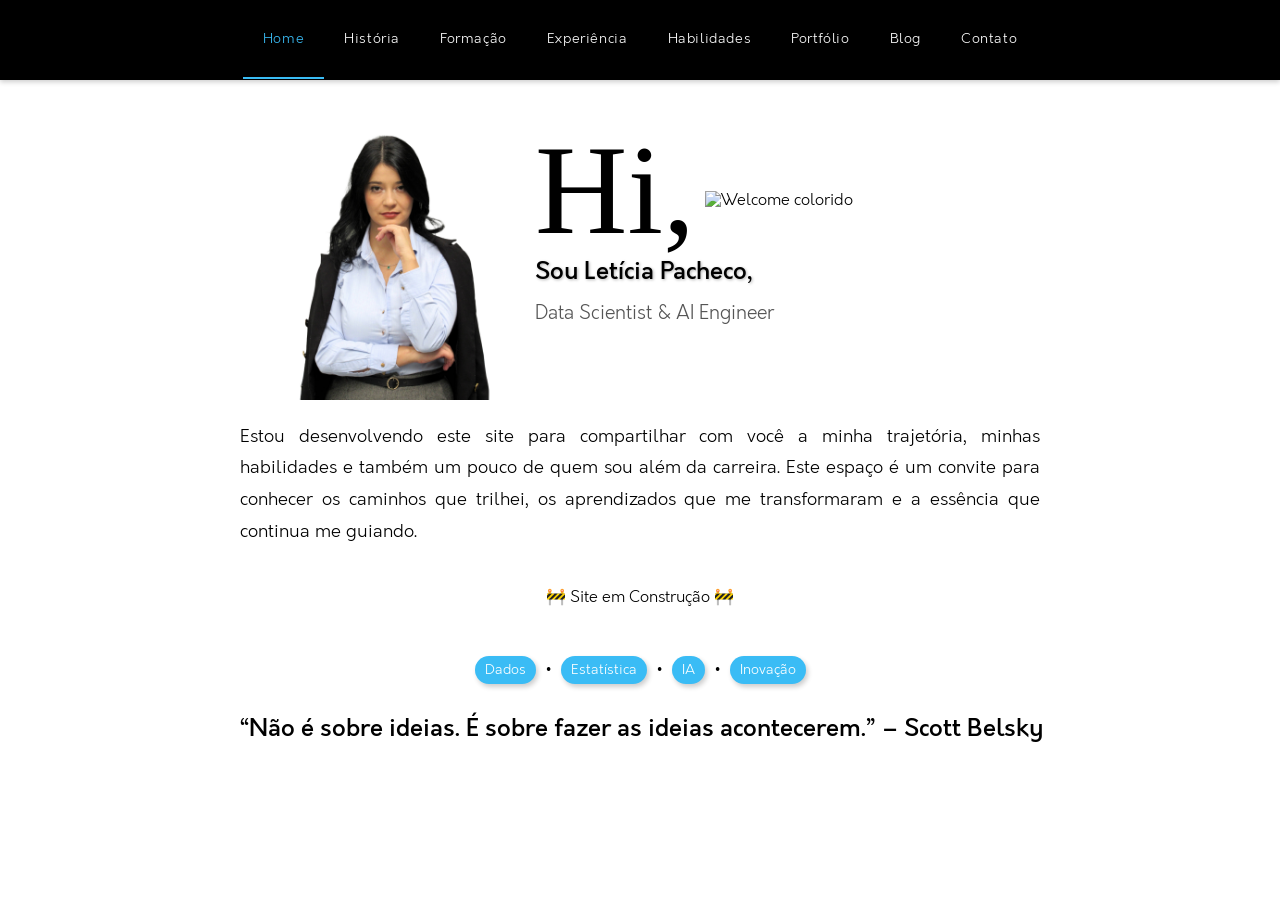
==== index.html @ 3ecb457d "Update index.html" ====
<!-- [base64]
        ESTRUTURAÇÃO DO SITE
[base64] -->

<!DOCTYPE html>
<html lang="pt-BR">

<head>
        
    <meta charset="UTF-8">
    <meta name="viewport" content="width=device-width, initial-scale=1.0">
    <title>Letícia Pacheco - lpdata.ai</title>
    <link rel="stylesheet" href="css/styles.css">
    <link rel="stylesheet" href="https://cdnjs.cloudflare.com/ajax/libs/font-awesome/6.0.0-beta3/css/all.min.css">
          
        <!-- Google tag (gtag.js) -->
    <script async src="https://www.googletagmanager.com/gtag/js?id=G-R2FP5EM13W"></script>
    <script>
          window.dataLayer = window.dataLayer || [];
          function gtag(){dataLayer.push(arguments);}
          gtag('js', new Date());
        
          gtag('config', 'G-R2FP5EM13W');
    </script>
        
</head>
    
<!-- [base64]
        ESTRUTURAÇÃO DAS ABAS
[base64] -->
    
<body>
    <main class="main-content-area">
        
        <header class="tab-nav">
            <nav>
                <ul role="tablist">
                    <li><a href="#inicio" role="tab" class="active-tab" data-tab="inicio">Home</a></li>
                    <li><a href="#historia" role="tab" data-tab="historia">História</a></li>
                    <li><a href="#formacao" role="tab" data-tab="formacao">Formação</a></li>
                    <li><a href="#trajetoria" role="tab" data-tab="trajetoria">Experiência</a></li>
                    <li><a href="#tech-stack" role="tab" data-tab="tech-stack">Habilidades</a></li>
                    <li><a href="#portfolio" role="tab" data-tab="portfolio">Portfólio</a></li>
                    <li><a href="#insights" role="tab" data-tab="insights">Blog</a></li>
                    <li><a href="#contato" role="tab" data-tab="contato">Contato</a></li>
                </ul>
            </nav>
        </header>

<!-- [base64]
        SEÇÃO HOME
[base64] -->
        
<section id="inicio" role="tabpanel" class="content-section active-content">
    <div class="section-inner">
        
        <div class="home-hero-layout">
            
            <div class="hero-left-col">
                <img src="images/homesemfundo.jpeg" alt="Letícia Pacheco" class="my-profile-pic">
            </div>

            <div class="hero-right-col">
                <div class="hero-main-greeting">
                    <h2 class="hero-title">Hi,</h2>
                    <img src="images/welcome.gif" alt="Welcome colorido" class="welcome-gif">
                </div>

                <p class="hero-subtitle">
                    Sou Letícia Pacheco,
                </p>
                <p class="hero-role">
                    Data Scientist & AI Engineer
                </p>
            </div>

        </div> 
            <p class="hero-description">
            Estou desenvolvendo este site para compartilhar com você a minha trajetória, minhas habilidades e também um pouco de quem sou além da carreira. 
            Este espaço é um convite para conhecer os caminhos que trilhei, os aprendizados que me transformaram e a essência que continua me guiando.
            </p>

            <P>🚧 Site em Construção 🚧</P>
        
        <div class="highlights">
            <span>Dados</span> • <span>Estatística</span> • <span>IA</span> • <span>Inovação</span>
            <h3 id="frase-do-dia">Carregando frase...</h3>
        </div>

    </div>
</section>
        
<!-- [base64]
        SEÇÃO HISTÓRIA
[base64] -->
        
        <section id="historia" role="tabpanel" class="content-section">
            <div class="section-inner">
                <div class="title-box">
                    <h2>História & Propósito</h2>                    
                </div>
                <div class="content-box">
                    <p>Nasci em uma realidade desafiadora, filha de mãe solteira que trabalhou a vida toda como operadora de caixa. Foi com ela que aprendi, desde cedo, o valor do esforço, da perseverança e da dignidade em cada conquista, por menor que fosse. Não havia atalhos, mas sempre havia coragem e determinação. Cresci entendendo que o caminho não seria fácil, mas que o conhecimento poderia ser a chave para abrir portas que antes pareciam inalcançáveis.</p>
                    <p>Minha primeira grande escolha foi a Engenharia Civil. Eu queria compreender as estruturas e construir o sonho das pessoas. Foram anos de muito esforço, de aprendizado intenso e de superação de limites que eu mesma não imaginava que existiriam e que eu conseguiria ultrapassar. Naquele período, descobri que a disciplina e a resiliência são tão importantes quanto o conhecimento técnico.</p>
                    <img src="images/historia1.jpg" alt="Desfile 7 de Setembro - 1999" class="image-floated img-float-left" id="foto-infancia">
                    <p>Mas a vida é feita de ciclos, e eu compreendi que aquela etapa, por mais significativa que fosse, não era meu ponto final. Dentro de mim crescia o desejo de explorar algo maior, algo que fosse além de cálculos e projetos físicos. Eu queria compreender o invisível, aquilo que não se vê a olho nu, mas que tem o poder de mover sociedades inteiras: os dados.</p>
                    <p>Foi assim que decidi recomeçar. Fiz a transição de carreira e depois de um tempo iniciei uma nova graduação em Estatística e Ciência de Dados, escolhendo trilhar um caminho ainda mais desafiador. Não foi uma decisão simple, exige humildade reconhecer que é hora de começar do zero, quando tantos já esperam que você se acomode ao que conquistou depois de tantos anos. Mas eu sabia que esse era o passo necessário para alinhar minha vida ao meu verdadeiro propósito.</p>
                    <p>Hoje, ao olhar para trás, vejo que minha história não é apenas sobre carreiras ou diplomas, mas sobre coragem. A coragem de assumir riscos, de acreditar na intuição e de não permitir que a voz dos outros abafasse a minha. Decidi diariamente investir em mim e me comprometer com o futuro que quero construir. Cada queda se transformou em aprendizado, cada dificuldade em combustível, cada escolha em uma nova chance de evolução.</p>
                    <p>Meu propósito é transformar dados e inteligência artificial em instrumentos de evolução contínua. Acredito que a tecnologia só faz sentido quando serve às pessoas, quando abre portas e gera impacto humano real. Quero que cada análise seja mais do que um número, que cada algoritmo seja mais do que uma equação: que sejam ferramentas capazes de mudar destinos.</p>
                    <img src="images/IMG_1171.JPG" alt="Oradora dos Formandos - 2020" class="image-floated img-float-right" id="foto-formatura">
                    <p>Minha visão de futuro é clara: viver em um mundo em que a ciência e a inovação estejam a serviço de algo maior, ajudando a construir sociedades mais justas, humanas e sustentáveis. Acredito que a IA não deve ser um privilégio de poucos, mas uma aliada da coletividade, capaz de reduzir desigualdades e criar novas possibilidades para todos.</p>
                    <p>Essa é a minha jornada até aqui: filha de uma mulher forte, formada pela disciplina da engenharia e guiada pela curiosidade infinita e o desejo de aprender todos os dias. Minha história é sobre não aceitar limites impostos, sobre acreditar que sempre é tempo de recomeçar e sobre sonhar com um futuro em que a tecnologia e o ser humano caminham lado a lado. E se há algo que desejo deixar registrado é: faça o que pode, com o que tem, onde estiver e NUNCA desista.</p>
                </div>     
            </div>
        </section>

<!-- [base64]
        SEÇÃO FORMAÇÃO
[base64] -->
        
        <section id="formacao" role="tabpanel" class="content-section">
            <div class="section-inner">
                <div class="job-history">
                    <h3 class="section-title">Linha do Tempo Acadêmica</h3>
                        <div class="timeline-container">
                            
                            <article class="expandable-item">
                                <div class="summary">
                                    <div class="logo-container">
                                        <img src="images/logoufpr.png" alt="Logo da UFPR">
                                    </div>
                                    <div class="info-container">
                                        <div>
                                            <h4>Bacharelado em Estatística e Ciência de Dados</h4>
                                            <p class="periodo">Universidade Federal do Paraná (UFPR) · 2025 – 2029 (previsão)</p>
                                            <P><strong>Status: </strong>em andamento</P>
                                        </div>
                                        <button class="expand-btn">+ Saiba mais</button>
                                    </div>
                                </div>
                                <div class="details">
                                    <div class="expanded-content">
                                        <h4>📚 Disciplinas de Destaque</h4>
                                        <ul>
                                            <li>Modelos de Regressão Linear</li>
                                            <li>Estatística Multivariada</li>
                                            <li>Séries Temporais e Modelos Dinâmicos</li>
                                            <li>Inferência Estatística</li>
                                            <li>Teoria da Probabilidade</li>
                                            <li>Visualização de Dados</li>
                                        </ul>
                                        <h4>🔬 Iniciação Científica e Pesquisas</h4> 
                                        <ul>
                                                <li class="text-justify">Modelo preditivo de evasão estudantil: Modelagem do risco de evasão com base em padrões de desempenho e engajamento estudantil.
                                                Resultados orientam políticas institucionais de permanência e apoio educacional.</li>
                                                <li class="text-justify">Modelo financeiro da inflação nos alimentos x pobreza mundial: Análise multirregional do impacto da inflação de alimentos sobre a pobreza.
                                                Modelos de regressão e séries temporais projetam tendências econômicas e desigualdades emergentes.</li>
                                                <li class="text-justify">Modelo preditivo de áreas de risco na Amazônia: Desenvolvimento de modelo estatístico e de machine learning para estimar o avanço do desmatamento ilegal.
                                                Integra dados ambientais, socioeconômicos e climáticos para prever zonas críticas de vulnerabilidade.</li>                                            
                                        </ul>
                                        <h4>🌍 Extensão Universitária</h4>
                                        <ul>
                                            <li>Liga Acadêmica - Liga de Data Science (LDS) 03/2025-atual</li>
                                            <li>Projeto Fórmula 03/2025-10/2025</li>
                                        </ul>
                                    </div>
                                </div>
                            </article>
                            <article class="expandable-item">
                                <div class="summary">
                                    <div class="logo-container">
                                        <img src="images/logoufpr.png" alt="Logo da UFPR">
                                    </div>
                                    <div class="info-container">
                                        <div>
                                            <h4>Machine Learning - Disciplina Isolada no Mestrado em Ciência de Dados</h4>
                                            <p class="periodo">Universidade Federal do Paraná (UFPR) · 2025 – 2025</p>
                                            <P><strong>Status: </strong>concluído</P>
                                            <p><i>Candidata ao ingresso no mestrado em 2026</i></p>
                                        </div>
                                        <button class="expand-btn">+ Saiba mais</button>
                                    </div>
                                </div>
                                <div class="details">
                                    <div class="expanded-content">
                                        <h4>🔬 Produção Ciêntifica em Desenvolvimento na Disciplina</h4>
                                        <p>Impacto da Inflação de Alimentos na Pobreza Global</p>
                                        <p class="text-justify">O estudo que investiga como a inflação de alimentos influencia o aumento da pobreza mundial nos últimos dez anos, utilizando dados do Banco Mundial.
                                                Serão aplicadas técnicas de aprendizado supervisionado, como Regressão Linear Múltipla, Regressão Logística, Árvore de Decisão e Random Forest,
                                                com validação cruzada e métricas de desempenho (R², RMSE, AUC e F1-score). O modelo permitirá estimar o impacto direto da inflação
                                                sobre a pobreza e prever a tendência global para o próximo ano, destacando países e regiões mais vulneráveis a choques de preços.</p>
                                    </div>
                                </div>
                            </article>
                            <article class="expandable-item">
                                <div class="summary">
                                    <div class="logo-container">
                                        <img src="images/logoharvard.png" alt="Logo da UFPR">
                                    </div>
                                    <div class="info-container">
                                        <div>
                                            <h4>Harvard Aspire Leaders Program</h4>
                                            <p class="periodo">Aspire Institute · 2025-2025</p>
                                            <P><strong>Status: </strong>concluído</P>
                                        </div>
                                        <button class="expand-btn">+ Saiba mais</button>
                                    </div>
                                </div>
                                <div class="details">
                                    <div class="expanded-content">
                                        <h4>🎓 Sobre o Programa</h4>
                                        <p class="text-justify">O programa é uma iniciativa global criada por ex-alunos de Harvard que reúne jovens de diferentes países com o propósito de desenvolver
                                                lideranças conscientes e inclusivas. Durante o programa, vivi uma imersão transformadora em autoconhecimento, inteligência emocional, comunicação
                                                e pensamento crítico, além de desenvolver habilidades de liderança colaborativa e networking internacional. As mentorias e os desafios propostos
                                                me ajudaram a compreender meu papel como agente de impacto social e a aprimorar minha capacidade de analisar problemas complexos,
                                                tomar decisões éticas e liderar com empatia. Também aprofundei meu inglês e ampliei minha visão sobre diversidade, equidade e propósito profissional.
                                                O Aspire me mostrou que liderança não é apenas sobre resultados, mas sobre inspirar, ouvir e transformar realidades por meio do conhecimento e da ação.</p>
                                    </div>
                                </div>
                            </article>
                            <article class="expandable-item">
                                <div class="summary">
                                    <div class="logo-container">
                                        <img src="images/logoipog.jpeg" alt="Logo da UFPR">
                                    </div>
                                    <div class="info-container">
                                        <div>
                                            <h4>MBA em Projeto, Desempenho e Construção de Estruturas e Fundações</h4>
                                            <p class="periodo">IPOG · 2021 – 2022</p>
                                            <P><strong>Status: </strong>concluído</P>
                                        </div>
                                        <button class="expand-btn">+ Saiba mais</button>
                                    </div>
                                </div>
                                <div class="details">
                                    <div class="expanded-content">
                                        <h4>🎓 Sobre o Programa</h4>
                                        <p class="text-justify">O MBA formou uma base sólida em análise estrutural,
                                                dimensionamento e modelagem computacional, com foco em desempenho técnico, eficiência e automação de processos construtivos.
                                                O curso integrou software de cálculo, compatibilização de projetos e controle tecnológico, fortalecendo a
                                                capacidade de análise, simulação e tomada de decisão baseada em dados técnicos.</p>  
                                    </div>
                                </div>
                            </article>
                            <article class="expandable-item">
                                <div class="summary">
                                    <div class="logo-container">
                                        <img src="images/logounesc.png" alt="Logo da UFPR">
                                    </div>
                                    <div class="info-container">
                                        <div>
                                            <h4>Bacharelado em Engenharia Civil</h4>
                                            <p class="periodo">Universidade do Extremo Sul Catarinense (UNESC) · 2014 – 2020</p>
                                            <P><strong>Status: </strong>concluído</P>
                                        </div>
                                        <button class="expand-btn">+ Saiba mais</button>
                                    </div>
                                </div>
                                <div class="details">
                                    <div class="expanded-content">
                                            
                                        <h4>📚 Disciplinas de Destaque</h4>
                                        <ul>
                                            <li>Empreendendorismo</li>
                                            <li>Matemática Financeira</li>
                                            <li>Pontes</li>
                                            <li>Planejamento e Controle de Obras</li>
                                        </ul>
                                            
                                <!--======================================================================================================
                                                                           PRODUÇÃO ACADÊMICA
                                ======================================================================================================== -->
                                            
                                        <h4>📝 Produção Acadêmica</h4>
                                        <ul>
                                 <!-- Produção 01  -->
                                                 <li class="text-justify">ROCHA, L. P. R.; WANDERLIND, A.; VITO, M.. Análise da Resistência em Dobras de Chapas de Aço Acima dos Limites da NBR14762:2010.
                                                        TCC - Trabalho de Conclusão de Curso. , 2020</li>                                               
                                 <!-- Produção 02  -->                                                
                                                <li class="text-justify"> SANGALETTI, J. L.; ROCHA, L. P. R.; CAUDURO, F.; MULLER, C. R.. Estudo comparativo de propriedades físicas e mecânicas
                                                        de amostras de solo coletadas em Criciúma/SC e Içara/SC. Revista Técnico-Científica de Engenharia Civil UNESC. v.1, p.34, 2019.</li>
                                 <!-- Produção 03  -->
                                                <li class="text-justify">MULLER, C. R.; KOPPE, J. C.; CAUDURO, F.; ROCHA, L. P. R.. Aspectos Relacionados à Segurança de Barragens de Rejeitos de Mineração: Uma Revisão Conceitual.
                                                        XIX Congresso Brasileiro de Mecânica dos Solos e Engenharia Geotécnica - COBRAMSEG 2018. , 2018</li>



                                                
                                        </ul>
                                            
                                        <h4>🔬 Iniciação Científica e Pesquisas</h4>
                                        <ul>
                                                <li class="text-justify">Bolsista de Iniciação Cientifica PIBIC - Nov. de 2015 a Jul. de 2016 – Planejamento e Gestão Territorial (Análise de Precipitação Pluvial)</li>
                                                <li class="text-justify"> Bolsista de Iniciação Cientifica PIC 170 - Mar de 2018 a Jul. 2019 – Estudo de Rupturas de Barragens de Rejeito de Mineração</li>
                                        </ul>
                                        <h4>🌍 Extensão Universitária</h4>
                                        <ul>
                                                <li>Bolsista do Programa de Extensão - Jun. 2018 a Jul. 2020 – Popularização Científica e Tecnológica</li>
                                                <li class="text-justify">Monitora das disciplinas de: Álgebra Linear, Fundamentos Matemáticos, Física I e II, Cálculo I e II, Cálculo Numérico,
                                                    Mecânica Geral I, Resistência dos Materiais I e II, Concreto Armado II e Estruturas Metálicas</li>
                                                <li>Liga Acadêmica de Empreendendorismo - LET's 2014 - 2015</li>
                                        </ul>
                                        <h4>🤝 Atividades Acadêmicas</h4>
                                        <ul>
                                                <li>Secretária do Centro Acadêmico de Engenharia Civil</li>
                                                <li>Secretária e Vice-Presidente do Diretório Central dos Estudantes</li>
                                                <li>Representante dos cursos de Ciências, Engenharias e Tecnologia na câmara de administração e finanças</li>
                                                <li>Representante do Curso de Engenharia Civil UNESC no CREA JR SC</li>
                                                <li>Fundadora e Secretária do SENGE Jovem SC</li>
                                        </ul> 
                                        <h4>🏆 Reconhecimentos & Destaques</h4>
                                        <ul>
                                                <li>Oradora dos Formandos de Engenharia 2020/01</li>
                                                <li>3º Lugar no concurso estadual de Pontes em Palito de Picolés UNIVALE 2015</li>
                                        </ul>
                                    </div>
                                </div>
                            </article>
                        </div>
                </div>
<div class="job-history publications">
    <h3 class="section-title">Produções Científicas & Publicações</h3>
                    <div class="timeline-container">
                        <!-- PUBLICAÇÃO 1 -->
                        <article class="expandable-item">
                            <div class="summary">
                                <div class="logo-container">
                                    <!-- Ícone (Font Awesome) no lugar de logo -->
                                    <i class="fa-solid fa-book-open logo-icon" aria-hidden="true"></i>
                                </div>
                                <div class="info-container">
                                    <div>
                                        <h4 class="peso-medio">Análise da Resistência em Dobras de Chapas de Aço Acima dos Limites da NBR14762:2010.</h4>
                                        <p class="texto-p">
                                            <strong>Autores:</strong> ROCHA, L. P. R.; WANDERLIND, A.; VITO, M.<br>
                                            <strong>Situação:</strong> Concluso (TCC - Trabalho de Conclusão de Curso.)<br>
                                            <strong>Ano:</strong> 2020
                                        </p>
                                    </div>
                                    <button class="expand-btn">+ Saiba mais</button>
                                </div>
                            </div>
                            <div class="details" aria-hidden="true">
                                <div class="expanded-content">
                                    <!-- Coloque aqui resumo/abstract, links, DOI, PDF, etc. -->
                                    <p>[Resumo/abstract da publicação ou link para o trabalho]</p>
                                </div>
                            </div>
                        </article>
                
                        <!-- PUBLICAÇÃO 2 -->
                        <article class="expandable-item">
                            <div class="summary">
                                <div class="logo-container">
                                    <i class="fa-solid fa-book-open logo-icon" aria-hidden="true"></i>
                                </div>
                                <div class="info-container">
                                    <div>
                                        <h4 class="peso-medio">Estudo comparativo de propriedades físicas e mecânicas de amostras de solo coletadas em Criciúma/SC e Içara/SC.</h4>
                                        <p class="texto-p">
                                            <strong>Autores:</strong> SANGALETTI, J. L.; ROCHA, L. P. R.; CAUDURO, F.; MULLER, C. R.<br>
                                            <strong>Situação:</strong> Publicado — Revista Técnico-Científica de Engenharia Civil UNESC, v.1, p.34.<br>
                                            <strong>Ano:</strong> 2019
                                        </p>
                                    </div>
                                    <button class="expand-btn">+ Saiba mais</button>
                                </div>
                            </div>
                            <div class="details" aria-hidden="true">
                                <div class="expanded-content">
                                    <p>[Resumo/abstract da publicação ou link para a revista]</p>
                                </div>
                            </div>
                        </article>
                    </div>
                </div>
            </div>
        </section>

<!-- [base64]
        SEÇÃO EXPERIÊNCIA
[base64] -->
        
        <section id="trajetoria" role="tabpanel" class="content-section">
          <div class="section-inner">
            <h2 class="section-title">Trajetória Profissional</h2>
        
            <div class="timeline-container">
        
              <!-- EXPERIÊNCIA 1 -->
              <article class="expandable-item">
                <div class="summary">
                  <div class="logo-container">
                    <img src="images/positivo_logo.png" alt="Logo Grupo Positivo">
                  </div>
                  <div class="info-container">
                    <div>
                      <h4>Cientista de Dados</h4>
                      <p class="periodo">Grupo Positivo · 06/2025 - Atual</p>
                    </div>
                    <button class="expand-btn">+ Saiba mais</button>
                  </div>
                </div>
                <div class="details">
                  <div class="expanded-content">
                    <p class="text-justify">No Grupo Positivo, atuo como Cientista de Dados liderando todo o ciclo de vida da informação, desde a estruturação de processos de coleta até a entrega de inteligência aplicada à tomada de decisão. Minha responsabilidade abrange o gerenciamento completo do ciclo de vida de modelos de machine learning, onde projeto fluxos de ingestão a partir de múltiplas fontes institucionais. Utilizo o GitLab para o versionamento de projetos e automação de pipelines de treinamento e deploy, garantindo padronização, rastreabilidade e governança de dados e modelos através do Unity Catalog.

                                                Minha rotina envolve a arquitetura de bases e a implementação de automações em todos os níveis, além de realizar processos rigorosos de limpeza, transformação e feature engineering. Na frente de modelagem, desenvolvo modelos preditivos de classificação (como árvores, ensembles e regressão logística), séries temporais e clustering. Para garantir a eficácia desses modelos, aplico técnicas para lidar com desbalanceamento extremo, como SMOTE, undersampling e oversampling, e realizo a otimização de hiperparâmetros via Grid Search, Random Search e Optuna, além da calibração de thresholds para alinhar as predições às necessidades do negócio.

                                        No dia a dia, utilizo o MLflow para o tracking e registro de experimentos, permitindo um versionamento de modelos baseado em uma análise criteriosa de métricas de avaliação como AUC, Precision, Recall, F1 e KS. Atuo diretamente no Model Serving para o deploy em produção, criando integrações via APIs e monitorando a performance contínua. Complemento essa atuação técnica com Business Intelligence em Qlik Sense, Power BI e Tableau, traduzindo resultados complexos em insights claros. 
                    📌 Projeto de destaque: idealizei e estou desenvolvendo o RetenX, modelo preditivo de evasão estudantil que integra estatística, ciência de dados e inteligência artificial. A solução gera scores explicáveis de risco individual, antecipando padrões de evasão e orientando ações de intervenção. O RetenX consolidou-se como um ecossistema que combina governança, explicabilidade e visualizações em tempo real, tornando-se um pilar estratégico institucional.</p>
                    <p><strong>Palavras-chave:</strong> modelagem preditiva, MLOps, arquitetura de dados, machine learning.</p>
                  </div>
                </div>
              </article>
        
              <!-- EXPERIÊNCIA 2 -->
              <article class="expandable-item">
                <div class="summary">
                  <div class="logo-container">
                    <img src="images/m3.png" alt="Logo Engenharia Malinowski">
                  </div>
                  <div class="info-container">
                    <div>
                      <h4>Consultora de Engenharia & Ciência de Dados</h4>
                      <p class="periodo">Engenharia Malinowski · 09/2019 - 05/2025</p>
                    </div>
                    <button class="expand-btn">+ Saiba mais</button>
                  </div>
                </div>
                <div class="details">
                  <div class="expanded-content">
                    <p class="text-justify">Minha trajetória como consultora terceirizada foi marcada por uma imersão profunda em diversos segmentos do mercado, desde o varejo e o setor industrial até áreas de tecnologia. Essa versatilidade me permitiu dominar o ciclo de dados de ponta a ponta em cenários extremamente heterogêneos. Atuei não apenas como técnica, mas como uma facilitadora estratégica, sendo responsável por conduzir projetos que transformavam ambientes de dados caóticos em arquiteturas escaláveis e prontas para a tomada de decisão. Desenvolvi e implementei pipelines de ingestão e transformação complexos utilizando Python, R, SQL e PySpark, garantindo que o fluxo da informação fosse fluido e confiável para sustentar modelos de larga escala.

Para lidar com essa diversidade de clientes, especializei-me em arquiteturas multi-cloud, entregando soluções sob medida em ambientes AWS, Azure e Google Cloud Platform. Em cada projeto, o desafio era diferente: em alguns contextos, utilizei ferramentas de virtualização de dados como Denodo para integrar silos de informação de forma ágil sem a necessidade de migrações custosas; em outros, o foco era a otimização de armazenamento e performance em Teradata, onde lidei com volumes massivos de dados históricos para grandes corporações. Meu trabalho envolvia desde a modelagem de data lakes e data warehouses até a garantia de que cada etapa do processo estivesse em conformidade com a LGPD e as melhores práticas de governança e rastreabilidade.

O que mais me motiva nessa atuação é a capacidade de elevar a maturidade analítica das empresas. Para isso, mergulhei em análises estatísticas avançadas e estudos de viabilidade que iam além do código, buscando entender a dor real do negócio. Trabalhei lado a lado com times de engenharia, marketing e experiência do cliente, traduzindo necessidades operacionais em camadas de consumo de dados eficientes. Além de estruturar toda a engenharia por trás do dado, finalizava o ciclo com a criação de dashboards executivos e operacionais em Power BI e Tableau, transformando dados brutos em ativos visuais que orientavam o conselho administrativo e as frentes de operação. Essa experiência consolidou minha visão de que a ciência de dados só é plena quando une rigor técnico, escalabilidade tecnológica e um profundo impacto nos resultados da organização..</p>
                    <p><strong>Palavras-chave:</strong> estatística, cloud computing, data lake & warehouses, governança de dados.</p>
                  </div>
                </div>
              </article>
        
              <!-- EXPERIÊNCIA 3 -->
              <article class="expandable-item">
                <div class="summary">
                  <div class="logo-container">
                    <img src="images/background.jpg" alt="Logo Engenharia Civil">
                  </div>
                  <div class="info-container">
                    <div>
                      <h4>Background (Carreira em Engenharia Civil)</h4>
                      <p class="periodo">Engenharia Civil · 2014 - 2024</p>
                    </div>
                    <button class="expand-btn">+ Saiba mais</button>
                  </div>
                </div>
                <div class="details">
                  <div class="expanded-content">
                    <p class="text-justify">Minha trajetória profissional começou cedo, passando por funções de garçonete a auxiliar contábil, que me ensinaram disciplina, responsabilidade e a importância do atendimento ao cliente. Essas vivências iniciais foram fundamentais para desenvolver maturidade profissional, resiliência e adaptabilidade, além de me proporcionarem diferentes visões de mercado e gestão de pessoas.
                    Na universidade, iniciei pesquisas e projetos acadêmicos que ampliaram minha capacidade técnica e analítica, ao mesmo tempo em que consolidava minha carreira na engenharia civil. Foram 10 anos de atuação contínua, nos quais evoluí de funções técnicas a posições de liderança, assumindo responsabilidades como gestora de área e líder direta de equipes.
                    Entre as experiências mais marcantes, destaco minha passagem pela Engenharia Castanhel, onde participei do fechamento de contratos de grande relevância, envolvendo obras de alto porte que exigiam precisão técnica, visão estratégica e habilidade de negociação. Posteriormente, na Pasqualotto & GT, atuei como engenheira de planejamento em alguns dos maiores edifícios residenciais da América Latina. Ao longo dessa trajetória, ultrapassei a marca de 1 milhão de m² em orçamento e planejamento de obras, consolidando experiência em projetos de grande escala que exigiam organização exemplar, controle rigoroso de prazos e custos, alinhamento de equipes multidisciplinares e aplicação de metodologias ágeis.
                    Essa vivência me proporcionou domínio em gestão de projetos e equipes, liderança estratégica, negociação, documentação técnica e tomada de decisão em cenários desafiadores. Carrego comigo uma visão sistêmica construída ao longo dessa trajetória e a capacidade de estruturar processos, coordenar equipes e transformar desafios em resultados de excelência.
                    Hoje aplico essa bagagem como diferencial na minha atuação na área de dados e IA, unindo disciplina técnica, clareza na comunicação e visão estratégica para gerar impacto real nos negócios.</p>
                    <p><strong>Palavras-chave:</strong> liderança multidisciplinar, metodologias ágeis, visão sistêmica, gestão de prazos e recursos.</p>
                  </div>
                </div>
              </article>
        
            </div>
        
            <!-- EXPERIÊNCIAS ACADÊMICAS -->
            <h2 class="section-title">Experiências Acadêmicas & Voluntariados</h2>
            <div class="timeline-container">
              <article class="expandable-item">
                <div class="summary">
                  <div class="logo-container">
                    <img src="images/extensao.JPG" alt="Logo UNESC">
                  </div>
                  <div class="info-container">
                    <div>
                      <h4>Bolsista de Extensão - Projeto de Popularização Científica e Tecnológica</h4>
                      <p class="periodo">UNESC · 2018 - 2020</p>
                    </div>
                  </div>
                </div>
              </article>
        
              <article class="expandable-item">
                <div class="summary">
                  <div class="logo-container">
                    <img src="images/cnpq.png" alt="Logo UNESC">
                  </div>
                  <div class="info-container">
                    <div>
                      <h4>Bolsista de Pesquisa Científica (CNPq) - Ruptura de Barragem de Rejeitos de Mineração</h4>
                      <p class="periodo">UNESC · 2017 - 2018</p>
                    </div>
                  </div>
                </div>
              </article>
        
              <article class="expandable-item">
                <div class="summary">
                  <div class="logo-container">
                    <img src="images/cnpq.png" alt="Logo UNESC">
                  </div>
                  <div class="info-container">
                    <div>
                      <h4>Bolsista de Pesquisa Científica (CNPq) - Pesquisa Planejamento e Gestão Territorial</h4>
                      <p class="periodo">UNESC · 2015 - 2016</p>
                    </div>
                  </div>
                </div>
              </article>
            </div>
        
            <!-- CLIENTES -->
            <h2 class="section-title">Conheça alguns dos meus clientes</h2>
            <div class="clients-grid">
              <img src="images/logo_castanhel.png" alt="Cliente 1">
              <img src="images/logo_apae.png" alt="Cliente 2">
              <img src="images/logo_ccl.png" alt="Cliente 3">
              <img src="images/logo_cocal.jpg" alt="Cliente 4">
              <img src="images/logo_hype.png" alt="Cliente 5">
              <img src="images/logo_madero.jpg" alt="Cliente 6">
              <img src="images/logo_mindset.png" alt="Cliente 7">
              <img src="images/logo_pgt.png" alt="Cliente 8">
              <img src="images/logo_unesc.png" alt="Cliente 9">
              <img src="images/logo_unicinco.jpg" alt="Cliente 10">
            </div>
          </div>
        </section>


<!-- [base64]
        SEÇÃO HABILIDADES
[base64] -->
        
        <section id="tech-stack" role="tabpanel" class="content-section">
          <div class="section-inner">
            <h2 class="section-title">Tech Stack</h2>
        
            <div class="tech-grid">
              <div class="tech-category">
                <h3>Linguagens</h3>
                <img src="images/linguagens_teste.png" alt="Gráfico de habilidades em linguagens" class="skill-image">
              </div>
        
              <div class="tech-category">
                <h3>Cloud & Infra</h3>
                <img src="images/linguagens_teste.png" alt="Gráfico de habilidades em Cloud e Infraestrutura" class="skill-image">
              </div>
        
              <div class="tech-category">
                <h3>Estatística & ML</h3>
                <img src="images/linguagens_teste.png" alt="Gráfico de habilidades em Estatística e Machine Learning" class="skill-image">
              </div>
        
              <div class="tech-category">
                <h3>Automação & Workflow</h3>
                <img src="images/linguagens_teste.png" alt="Gráfico de habilidades em Automação e Workflow" class="skill-image">
              </div>
        
              <div class="tech-category">
                <h3>Visualização de Dados</h3>
                <img src="images/linguagens_teste.png" alt="Gráfico de habilidades em Visualização de Dados" class="skill-image">
              </div>
        
              <div class="tech-category">
                <h3>Ferramentas Ágeis</h3>
                <img src="images/linguagens_teste.png" alt="Gráfico de habilidades em Ferramentas Ágeis" class="skill-image">
              </div>
        
              <div class="tech-category">
                <h3>Idiomas</h3>
                <img src="images/linguagens_teste.png" alt="Gráfico de habilidades em Idiomas" class="skill-image">
              </div>
        
              <div class="tech-category">
                <h3>Conhecimentos Diversos</h3>
                <img src="images/linguagens_teste.png" alt="Gráfico de habilidades em Conhecimentos Diversos" class="skill-image">
              </div>
            </div>
        
                <div class="certifications-content">
                  <h3 class="section-title">Certificações & Reconhecimentos</h3>
                
                  <div class="certification-container">
                    
                    <!-- CARD 1 -->
                    <div class="cert-card">
                      <img src="images/certificadoelasnaiaavancado.jpeg" alt="Certificado Elas na IA Avançado" class="cert-image">
                      <div class="cert-info">
                        <h3 class="cert-title">Programa de Mentoria Elas na IA Avançado</h3>
                        <h4 class="cert-institution">Microsoft + WoMakersCode</h4>
                        <p class="cert-description">
                          Mentoria intensiva em Inteligência Artificial aplicada, com foco em Azure AI, OpenAI e automações com IA generativa.  
                          Abordagem prática com criação de pipelines e integração de modelos de visão computacional e linguagem natural.
                        </p>
                      </div>
                    </div>
                
                    <!-- CARD 2 -->
                    <div class="cert-card">
                      <img src="images/certificadoelasnaiaavancado.jpeg" alt="Certificação Microsoft AI-102" class="cert-image">
                      <div class="cert-info">
                        <h3 class="cert-title">Microsoft Certified: AI-102</h3>
                        <h4 class="cert-institution">Microsoft Azure</h4>
                        <p class="cert-description">
                          Certificação de Engenharia de Inteligência Artificial que valida habilidades em design e deployment de soluções com Azure Cognitive Services, Azure Bot Service e Azure OpenAI.
                        </p>
                      </div>
                    </div>
                
                    <!-- CARD 3 -->
                    <div class="cert-card">
                      <img src="images/certificadoelasnaiaavancado.jpeg" alt="Certificação Microsoft AI-900" class="cert-image">
                      <div class="cert-info">
                        <h3 class="cert-title">Microsoft Certified: AI-900</h3>
                        <h4 class="cert-institution">Microsoft Azure</h4>
                        <p class="cert-description">
                          Fundamentos de Inteligência Artificial e Machine Learning com foco em conceitos, workloads e responsabilidades éticas em IA.
                        </p>
                      </div>
                    </div>

                  </div>
                </div>
 
          </div>
        </section>

<!-- [base64]
        SEÇÃO PORTFÓLIO
[base64] -->
        <section id="portfolio" role="tabpanel" class="content-section">
          <div class="section-inner">
            <h2 class="section-title">Projetos & Portfólio</h2>
        
            <div class="portfolio-list">
        
              <!-- RetenX -->
              <article class="portfolio-item">
                <div class="pi-logo"><i class="fa-solid fa-chart-line" aria-hidden="true"></i></div>
                <div class="pi-body">
                  <h3 class="pi-title">RetenX</h3>
                  <p class="pi-row"><strong>Problema:</strong> Alta evasão estudantil e pouca visibilidade preditiva de risco.</p>
                  <p class="pi-row"><strong>Solução:</strong> Modelo de ML com variáveis acadêmicas e comportamentais, dashboards explicativos e alertas automáticos.</p>
                  <p class="pi-row"><strong>Impacto:</strong> Redução de 32% na evasão em unidades-piloto e priorização eficiente de atendimentos.</p>
                  <p class="pi-row pi-tools"><strong>Ferramentas usadas:</strong> Python, SQL Server, Qlik Sense, Azure ML, Power Automate, Pandas, Scikit-Learn.</p>
                </div>
              </article>
        
              <!-- ReconeX -->
              <article class="portfolio-item">
                <div class="pi-logo"><i class="fa-solid fa-share-nodes" aria-hidden="true"></i></div>
                <div class="pi-body">
                  <h3 class="pi-title">ReconeX</h3>
                  <p class="pi-row"><strong>Problema:</strong> Registros de NPS sem rastreabilidade e retrabalhos em transferências.</p>
                  <p class="pi-row"><strong>Solução:</strong> Integração omnichannel com SharePoint Lists, automações e dashboards de SLA.</p>
                  <p class="pi-row"><strong>Impacto:</strong> −45% no tempo médio de resposta e aumento no índice de satisfação.</p>
                  <p class="pi-row pi-tools"><strong>Ferramentas usadas:</strong> Power Automate, Qlik Sense, SharePoint, Python, Excel Online.</p>
                </div>
              </article>
               
            </div>
          </div>
        </section>

<!-- [base64]
        SEÇÃO BLOG
[base64] -->
        
        <section id="insights" role="tabpanel" class="content-section">
          <div class="section-inner">
            <h2 class="section-title">Insights & Conteúdo</h2>
        
            <div class="content-posts">
        
              <!-- POST 1 (mídia à direita) -->
              <article class="blog-card">
                <div class="blog-text">
                  <h3 class="blog-title">Como a Inteligência Artificial está moldando o futuro do trabalho</h3>
                  <p class="blog-description">
                    A IA já está transformando setores inteiros — de finanças à educação — com automação, análise de dados e personalização em escala.
                    Nesta publicação, analiso os impactos da adoção massiva de IA nas profissões do futuro e como se preparar para esse novo cenário.
                  </p>
                  <a href="https://www.linkedin.com/in/leticia-pacheco-data-and-ai-engineer/" target="_blank" class="blog-link">Ler mais no LinkedIn →</a>
                </div>
                <div class="blog-media">
                  <img src="images/post_ai_trabalho.jpg" alt="IA e futuro do trabalho" class="blog-image">
                </div>
              </article>
        
              <!-- POST 2 (mídia à esquerda automaticamente por CSS) -->
              <article class="blog-card">
                <div class="blog-text">
                  <h3 class="blog-title">Modelos Preditivos na Prática: do Dataset ao Insight</h3>
                  <p class="blog-description">
                    Compartilho meu processo de construção de modelos preditivos reais — da coleta e limpeza de dados até a explicabilidade de resultados.
                    Exemplos práticos em Python e R, aplicados a cenários reais de negócios.
                  </p>
                  <a href="https://github.com/lpdata" target="_blank" class="blog-link">Ver projeto no GitHub →</a>
                </div>
                <div class="blog-media">
                  <img src="images/post_ml_modelos.jpg" alt="Machine Learning e Modelos Preditivos" class="blog-image">
                </div>
              </article>
        
              <!-- POST 3 (mídia à direita novamente) -->
              <article class="blog-card">
                <div class="blog-text">
                  <h3 class="blog-title">Visualização de Dados: contar histórias com clareza</h3>
                  <p class="blog-description">
                    Gráficos são mais que ilustrações — são ferramentas de comunicação. Princípios de design, percepção e storytelling
                    visual aplicados a dashboards de impacto.
                  </p>
                  <a href="https://lpdata.ai" target="_blank" class="blog-link">Explorar visualizações →</a>
                </div>
                <div class="blog-media">
                  <video class="blog-video" controls poster="images/post_viz_thumb.jpg">
                    <source src="videos/visualizacao_dados.mp4" type="video/mp4">
                    Seu navegador não suporta vídeo.
                  </video>
                </div>
              </article>
        
            </div>
          </div>
        </section>


<!-- [base64]
        SEÇÃO GALERIA
[base64] -->
            
        <section id="galeria" role="tabpanel" class="content-section">
            <div class="section-inner">
                <div class="under-construction">
                    <p>Esta seção está em construção. Volte em breve para novidades!</p>
                    <img src="images/pg_construção.gif" alt="Seção em construção" class="construction-gif">
                </div>
            </div>
        </section>

<!-- [base64]
        SEÇÃO ALÉM DA CARREIRA
[base64] -->
            
        <section id="hobbies" role="tabpanel" class="content-section">
            <div class="section-inner">
                <div class="under-construction">
                    <p>Esta seção está em construção. Volte em breve para novidades!</p>
                    <img src="images/pg_construção.gif" alt="Seção em construção" class="construction-gif">
                </div>
            </div>
        </section>

        <section id="contato" role="tabpanel" class="content-section">
            <div class="section-inner">
                <h2 class="section-title">Contato</h2>
                <p class="texto-g peso-medio">Estou aberta a novas oportunidades, projetos e colaborações. Sinta-se à vontade para entrar em contato através dos canais abaixo.</p>
                
                <div class="contact-grid">
                    <div class="contact-item">
                        <i class="fa-solid fa-envelope"></i>
                        <h4>E-mail</h4>
                        <a href="mailto:leticia.pacheco@ufpr.br">leticia.pacheco@ufpr.br</a>
                    </div>
                    <div class="contact-item">
                        <i class="fa-brands fa-whatsapp"></i>
                        <h4>WhatsApp</h4>
                        <a href="https://wa.me/5541997324694" target="_blank" rel="noopener noreferrer">+55 (41) 99732-4694</a>
                    </div>
                    <div class="contact-item">
                        <i class="fa-brands fa-linkedin"></i>
                        <h4>LinkedIn</h4>
                        <a href="https://www.linkedin.com/in/leticia-pacheco-data-and-ai-engineer/" target="_blank" rel="noopener noreferrer">/leticia-pacheco-data-and-ai-engineer</a>
                    </div>
                    <div class="contact-item">
                        <i class="fa-brands fa-github"></i>
                        <h4>GitHub</h4>
                        <a href="https://github.com/lpdata" target="_blank" rel="noopener noreferrer">/lpdata</a>
                    </div>
                </div>

                <div class="resume-download">
                    <h3>Currículo</h3>
                    <p>Para um resumo detalhado da minha trajetória profissional e acadêmica, faça o download do meu currículo completo.</p>
                    <a href="seu-curriculo.pdf" class="button-download" download>
                        <i class="fa-solid fa-download"></i>
                        Baixar Currículo (PDF)
                    </a>
                </div>
            </div>
        </section>
        
    </main>
    <script src="js/script.js"></script>
</body>
</html>
---- css/styles.css ----
/*===============================================================================================
  DECLARAÇÃO DA FONTE EXTERNA 'ORKNEY'
=================================================================================================*/

/* --- Variação: Normal (Peso 400) --- */
@font-face {
    font-family: 'Orkney'; /* Define o nome da família da fonte para ser usado no CSS. */
    src: url('../fonts/Orkney Regular.woff2') format('woff2'), /* Caminho para o arquivo da fonte no formato woff2 (mais moderno e comprimido). */
         url('../fonts/Orkney Regular.woff') format('woff'); /* Caminho para o arquivo da fonte no formato woff (maior compatibilidade). */
    font-weight: 400; /* Associa este arquivo de fonte ao peso 'normal'. */
    font-style: normal; /* Associa este arquivo ao estilo 'normal' (não itálico). */
}
/* --- Variação: Itálico (Peso 400) --- */
@font-face {
    font-family: 'Orkney'; /* Mesmo nome de família para agrupar as variações. */
    src: url('../fonts/Orkney Regular Italic.woff2') format('woff2'),
         url('../fonts/Orkney Regular Italic.woff') format('woff');
    font-weight: 400; /* Associa ao peso 'normal'. */
    font-style: italic; /* Associa ao estilo 'itálico'. */
}
/* --- Variação: Médio (Peso 500) --- */
@font-face {
    font-family: 'Orkney';
    src: url('../fonts/Orkney Medium.woff2') format('woff2'),
         url('../fonts/Orkney Medium.woff') format('woff');
    font-weight: 500; /* Associa ao peso 'médio'. */
    font-style: normal;
}
/* --- Variação: Médio Itálico (Peso 500) --- */
@font-face {
    font-family: 'Orkney';
    src: url('../fonts/Orkney Medium Italic.woff2') format('woff2'),
         url('../fonts/Orkney Medium Italic.woff') format('woff');
    font-weight: 500;
    font-style: italic;
}
/* --- Variação: Leve (Peso 300) --- */
@font-face {
    font-family: 'Orkney';
    src: url('../fonts/Orkney Light.woff2') format('woff2'),
         url('../fonts/Orkney Light.woff') format('woff');
    font-weight: 300; /* Associa ao peso 'leve' (light). */
    font-style: normal;
}
/* --- Variação: Leve Itálico (Peso 300) --- */
@font-face {
    font-family: 'Orkney';
    src: url('../fonts/Orkney Light Italic.woff2') format('woff2'),
         url('../fonts/Orkney Light Italic.woff') format('woff');
    font-weight: 300;
    font-style: italic;
}
/* --- Variação: Negrito (Peso 700) --- */
@font-face {
    font-family: 'Orkney';
    src: url('../fonts/Orkney Bold.woff2') format('woff2'),
         url('../fonts/Orkney Bold.woff') format('woff');
    font-weight: 700; /* Associa ao peso 'negrito' (bold). */
    font-style: normal;
}
/* --- Variação: Negrito Itálico (Peso 700) --- */
@font-face {
    font-family: 'Orkney';
    src: url('../fonts/Orkney Bold Italic.woff2') format('woff2'),
         url('../fonts/Orkney Bold Italic.woff') format('woff');
    font-weight: 700;
    font-style: italic;
}

/*===============================================================================================
  DEFINIÇÃO DAS VARIÁVEIS DE CORES 
=================================================================================================*/
:root { /* Seletor que representa a raiz do documento (o <html>), onde as variáveis globais são declaradas. */
    --color-stark: #FFFFFF; /* Define a variável '--color-stark' para a cor branca. */
    --color-void: #000000; /* Define a variável '--color-void' para a cor preta. */
    --color-azul-forte: #3abcf5; /* Define a variável '--color-azul-forte' para um tom de azul. */
    --color-azul-cyan: #3abcf5; /* Define a variável '--color-azul-cyan' para o mesmo tom de azul. */
    --color-jewl: #3abcf5; /* Define a variável '--color-jewl' para o mesmo tom de azul. */
    --color-cinza-escuro: #000000; /* Define a variável '--color-cinza-escuro' para a cor preta. */
}

/*===============================================================================================
  DEFINIÇÃO DE ESTILOS GERAIS E BODY
=================================================================================================*/
body {
    font-family: 'Orkney', sans-serif; /* Define 'Orkney' como a fonte principal e 'sans-serif' como alternativa. */
    font-weight: 300; /* Define o peso da fonte padrão como 'leve'. */
    margin: 0; /* Remove a margem padrão do navegador para o body. */
    padding: 0; /* Remove o preenchimento padrão do navegador para o body. */
    background-color: var(--color-stark); /* Usa a variável de cor branca para o fundo do site. */
    color: var(--color-void); /* Usa a variável de cor preta para o texto padrão do site. */
}

/* --- Estilo Padrão para Links --- */
a {
    color: var(--color-azul-cyan); /* Define a cor padrão de todos os links usando a variável azul. */
    text-decoration: none; /* Remove o sublinhado padrão dos links. */
    transition: color 0.3s ease; /* Adiciona uma transição suave de 0.3s para a mudança de cor. */
}

/* --- Estilo de Links ao Passar o Mouse (Hover) --- */
a:hover {
    color: var(--color-azul-forte); /* Altera a cor do link ao passar o mouse. */
}

/*===============================================================================================
  DEFINIÇÃO DO SISTEMA DE TIPOGRAFIA
=================================================================================================*/

/* --- Estilo para Parágrafos --- */
p {
    font-size: 1rem; /* Define o tamanho da fonte (1rem = tamanho da fonte raiz, geralmente 16px). */
    font-weight: 300; /* Define o peso da fonte como 'leve'. */
    line-height: 1.7; /* Define a altura da linha para 1.7 vezes o tamanho da fonte, melhorando a legibilidade. */
    margin-bottom: 20px; /* Adiciona um espaço de 20px abaixo de cada parágrafo. */
}

/* --- Estilos para Títulos --- */
h1 { font-size: 2.5rem;  font-weight: 400; line-height: 1.2; margin-bottom: 0.5rem; }
h2 { font-size: 2rem;    font-weight: 700; line-height: 1.3; margin-bottom: 1rem; }
h3 { font-size: 1.5rem;  font-weight: 500; line-height: 1.4; margin-bottom: 0.75rem; }
h4 { font-size: 1.25rem; font-weight: 500; line-height: 1.4; margin-bottom: 0.5rem; }
h5 { font-size: 1rem;    font-weight: 700; line-height: 1.5; margin-bottom: 0.25rem; text-transform: uppercase; letter-spacing: 0.5px; }
h6 { font-size: 0.9rem;  font-weight: 700; line-height: 1.5; margin-bottom: 0.25rem; color: #555; }

/* --- Classes Utilitárias de Tamanho de Texto --- */
.texto-gg { font-size: 3rem; line-height: 1.1; } /* Classe para texto extra-grande. */
.texto-g  { font-size: 1.25rem; } /* Classe para texto grande. */
.texto-p  { font-size: 0.9rem; } /* Classe para texto pequeno. */
.texto-pp { font-size: 0.8rem; } /* Classe para texto extra-pequeno. */

/* --- Classes Utilitárias de Peso de Fonte --- */
.peso-leve   { font-weight: 300; } /* Classe para forçar o peso leve. */
.peso-normal { font-weight: 400; } /* Classe para forçar o peso normal. */
.peso-medio  { font-weight: 500; } /* Classe para forçar o peso médio. */
.peso-negrito{ font-weight: 700; } /* Classe para forçar o peso negrito. */

/* --- Classes Utilitárias de Estilo de Texto --- */
.texto-italico { font-style: italic; } /* Classe para forçar o estilo itálico. */
.texto-maiusculo { text-transform: uppercase; letter-spacing: 1px; } /* Classe para transformar o texto em maiúsculas e adicionar espaçamento. */
.text-justify { text-align: justify; } /*classe para texto justificado. */

/*===============================================================================================
 LAYOUT DA PÁGINA ÚNICA
=================================================================================================*/
.main-content-area {
    flex-grow: 1; /* Permite que esta área cresça para ocupar o espaço disponível, útil em layouts flex. */
}

/*===============================================================================================
  CONFIGURAÇÃO DO SISTEMA DE NAVEGAÇÃO POR ABAS (MENU SUPERIOR)
=================================================================================================*/

/* --- Container da Barra de Navegação --- */
.tab-nav {
    background-color: var(--color-void); /* Define a cor de fundo preta para a barra. */
    position: sticky; /* Faz a barra de navegação "grudar" no topo da tela ao rolar a página. */
    top: 0; /* Define a posição 'grudenta' no topo da viewport. */
    width: 100%; /* Faz a barra ocupar toda a largura da tela. */
    z-index: 1000; /* Garante que a barra fique na frente de outros elementos da página. */
    box-shadow: 0 2px 5px rgba(0,0,0,0.2); /* Adiciona uma sombra sutil abaixo da barra. */
}

/* --- Lista de Itens do Menu --- */
.tab-nav ul {
    list-style: none; /* Remove os marcadores (bolinhas) da lista. */
    margin: 0; /* Remove a margem externa da lista. */
    padding: 0; /* Remove o preenchimento interno da lista. */
    display: flex; /* Transforma a lista em um container flex, alinhando os itens horizontalmente. */
    justify-content: center; /* Centraliza os itens do menu horizontalmente. */
    overflow-x: auto; /* Permite a rolagem horizontal caso os itens não caibam na tela (em telas pequenas). */
    white-space: nowrap; /* Impede que os itens do menu quebrem para a linha de baixo. */
}

/* --- Links Individuais do Menu --- */
.tab-nav ul li a {
    display: block; /* Transforma o link em um bloco para que o padding funcione corretamente. */
    padding: 30px 20px; /* Adiciona espaçamento interno (30px em cima/baixo, 20px nos lados). */
    color: var(--color-stark); /* Define a cor do texto como branca. */
    font-weight: 350; /* Define um peso de fonte entre leve e normal. */
    font-size: 0.88rem; /* Define um tamanho de fonte um pouco menor que o padrão. */
    letter-spacing: 0.6px; /* Adiciona um leve espaçamento entre as letras. */
    border-bottom: 3px solid transparent; /* Cria uma borda inferior transparente para a animação. */
    transition: background-color 0.3s, border-bottom 0.3s, color 0.3s; /* Animação suave para as mudanças de estilo. */
}

/* --- Efeito ao Passar o Mouse nos Links do Menu --- */
.tab-nav ul li a:hover {
    background-color: var(--color-cinza-escuro); /* Muda a cor de fundo ao passar o mouse. */
    color: var(--color-azul-cyan); /* Muda a cor do texto para azul ao passar o mouse. */
}

/* --- Estilo do Link da Aba Ativa --- */
.tab-nav ul li a.active-tab {
    background-color: transparent; /* Garante que o fundo da aba ativa seja transparente. */
    border-bottom: 2.5px solid var(--color-azul-cyan); /* Adiciona uma linha azul sólida na parte inferior. */
    color: var(--color-azul-cyan); /* Muda a cor do texto da aba ativa para azul. */
}

/*===============================================================================================
   SEÇÕES DE CONTEÚDO E COMPONENTES
=================================================================================================*/

/* --- Estilo Base das Seções de Conteúdo --- */
.content-section {
    display: none; /* Esconde todas as seções por padrão. */
    background-color: transparent; /* Fundo transparente. */
    padding: 15px 40px; /* Espaçamento interno (15px em cima/baixo, 40px nos lados). */
}

/* --- Estilo da Seção de Conteúdo Ativa --- */
.content-section.active-content {
    display: block; /* Mostra a seção que tem a classe 'active-content'. */
}

/* --- Container Interno das Seções --- */
.section-inner {
    max-width: 900px; /* Limita a largura máxima do conteúdo a 900px. */
    margin: 0 auto; /* Centraliza o container horizontalmente na página. */
}

/* --- Estilo dos Títulos Principais de Seção --- */
.section-title {
    font-family: 'Orkney'; /* Define a fonte. */
    font-weight: 600; /* Define um peso de fonte semi-negrito. */
    font-size: 2rem; /* Define o tamanho da fonte. */
    color: var(--color-void); /* Define a cor do texto como preta. */
    background-color: transparent; /* Garante um fundo transparente. */
    text-align: left; /* Alinha o texto à esquerda. */
    display: block; /* Garante que o elemento ocupe toda a largura disponível. */
    margin-bottom: 30px; /* Adiciona um espaço abaixo do título. */
    text-shadow: 2px 2px 5px rgba(0, 0, 0, 0.15); /* Adiciona uma sombra sutil ao texto. */
}

/* --- Estilo para Títulos Internos (Sub-títulos) --- */
.internal-title {
    background-color: transparent; /* Fundo transparente. */
    padding: 0; /* Remove o preenchimento. */
    margin-top: 1em; /* Adiciona um espaço acima do título. */
}

/* --- Estilo para as Tags de Destaque (Highlights) --- */
.highlights span {
    display: inline-block; /* Permite aplicar padding e margin corretamente. */
    background-color: var(--color-cinza-escuro); /* Cor de fundo preta. */
    color: var(--color-stark); /* Cor do texto branca. */
    padding: 5px 10px; /* Espaçamento interno. */
    border-radius: 20px; /* Deixa as bordas completamente arredondadas (formato de pílula). */
    margin: 5px; /* Espaço externo entre as tags. */
    font-size: 0.9em; /* Tamanho da fonte um pouco menor. */
}

/* --- Estilo Comum para Caixas de Conteúdo (Cards) --- */
.job-history article, .tech-block, .project-card, .certification-item, .expandable-item {
    padding: 15px; /* Espaçamento interno. */
    border-radius: 8px; /* Cantos arredondados. */
    margin-bottom: 20px; /* Espaço abaixo de cada card. */
}

/* --- Estilo Específico para Cards de Histórico e Itens Expansíveis --- */
.job-history article, .expandable-item {
    background-color: #FFFFFF; /* Fundo branco para criar o efeito de "caixa". */
    border: 1px solid #e0e0e0; /* Borda cinza sutil. */
    border-radius: 8px; /* Mantém os cantos arredondados. */
    padding: 15px; /* Espaçamento interno. */
    margin-bottom: 25px; /* Espaço abaixo dos cards. */
    box-shadow: 0 6px 12px rgba(0, 0, 0, 0.1); /* Sombra para dar profundidade e efeito 3D. */
    transition: box-shadow 0.3s ease, transform 0.3s ease; /* Animação suave para a sombra e a transformação. */
}

/* --- Efeito Hover para os Cards --- */
.job-history article:hover, .expandable-item:hover {
    transform: translateY(-3px); /* Move o card 3 pixels para cima ao passar o mouse. */
    box-shadow: 0 6px 15px rgba(0, 0, 0, 0.12); /* Aumenta a sombra para um efeito de "elevação". */
}

/* --- Estilo para Cards de Projeto --- */
.project-card {
    border-left: 4px solid var(--color-azul-cyan); /* Adiciona uma borda azul à esquerda para destaque. */
}

/* --- Estilo para o Texto de Período/Data --- */
.periodo {
    color: var(--color-void); /* Cor do texto preta. */
    font-style: italic; /* Estilo de fonte itálico. */
    margin-top: -10px; /* Margem superior negativa para aproximar do título acima. */
}

/* --- Botão "Saiba Mais" / "Fechar" --- */
.expand-btn {
    background-color: var(--color-azul-forte); /* Cor de fundo azul. */
    color: var(--color-stark); /* Cor do texto branca. */
    border: none; /* Remove a borda padrão. */
    padding: 10px 15px; /* Espaçamento interno. */
    border-radius: 5px; /* Cantos levemente arredondados. */
    cursor: pointer; /* Muda o cursor para uma "mãozinha" para indicar que é clicável. */
    font-size: 0.9em; /* Tamanho da fonte. */
    transition: background-color 0.3s; /* Animação suave na mudança de cor de fundo. */
    margin-top: 10px; /* Espaço acima do botão. */
}

/* --- Efeito Hover para o Botão "Saiba Mais" --- */
.expand-btn:hover {
    background-color: var(--color-azul-cyan); /* Escurece a cor de fundo ao passar o mouse. */
}

/* --- Container dos Detalhes Expansíveis --- */
.details {
    overflow: hidden; /* Esconde o conteúdo que transborda a altura do elemento. */
    max-height: 0; /* Define a altura máxima como 0, escondendo o conteúdo. */
    transition: max-height 0.5s ease-out, padding 0.5s ease-out; /* Animação suave para a altura e o padding. */
}

/* --- Classe para Mostrar os Detalhes --- */
.details.visible {
    max-height: 1000px; /* Define uma altura máxima grande o suficiente para revelar todo o conteúdo. */
    padding-top: 15px; /* Adiciona um espaçamento no topo quando o conteúdo está visível. */
}

/*===============================================================================================
   ESTILOS PARA A SEÇÃO HOME
=================================================================================================*/

/* --- Importação de Fonte para o Título Principal "Hi," --- */
@import url('https://fonts.googleapis.com/css2?family=Playfair+Display:wght@400&display=swap');

/* --- Layout Principal da Seção Home (Foto + Texto) --- */
.home-hero-layout {
    display: flex; /* Ativa o layout flexbox, colocando os itens lado a lado. */
    align-items: center; /* Alinha a foto e o texto verticalmente ao centro. */
    gap: 40px; /* Cria um espaço de 40px entre a foto e o bloco de texto. */
    margin-bottom: 30px; /* Adiciona um espaço abaixo do layout principal. */
}

/* --- Coluna da Esquerda (Foto) --- */
.hero-left-col {
    flex-shrink: 0; /* Impede que a coluna da foto encolha. */
    width: 200px; /* Define uma largura fixa para a coluna da foto. */
    text-align: center; /* Centraliza o conteúdo (a foto). */
    position: relative; /* Ativa o posicionamento relativo para mover a foto. */
    top: 38px; /* Empurra a coluna da foto 38px para baixo. */
}

/* --- Foto de Perfil --- */
.my-profile-pic {
    width: 100%; /* Faz a imagem ocupar 100% da largura do seu container (.hero-left-col). */
    height: auto; /* Mantém a proporção da imagem. */
    display: block; /* Remove espaços extras abaixo da imagem. */
    margin-left: auto; /* Centraliza horizontalmente. */
    margin-right: auto; /* Centraliza horizontalmente. */
}

/* --- Coluna da Direita (Texto) --- */
.hero-right-col {
    flex-grow: 1; /* Permite que a coluna de texto cresça para ocupar o espaço restante. */
    display: flex; /* Ativa o flexbox para os itens dentro desta coluna. */
    flex-direction: column; /* Empilha os itens verticalmente. */
    justify-content: center; /* Centraliza os itens verticalmente. */
}

/* --- Container da Saudação Principal ("Hi," + GIF) --- */
.hero-main-greeting {
    display: flex; /* Alinha o "Hi," e o GIF lado a lado. */
    align-items: center; /* Alinha verticalmente ao centro. */
    gap: 10px; /* Espaço entre o "Hi," e o GIF. */
    margin-bottom: -2px; /* Margem negativa para aproximar o subtítulo. */
}

/* --- Título "Hi," --- */
.hero-title {
    font-family: 'Playfair Display', serif; /* Usa a fonte serifada importada. */
    font-size: 8rem; /* Tamanho de fonte bem grande. */
    font-weight: 400; /* Peso normal. */
    margin: 0; /* Remove todas as margens. */
    line-height: 1; /* Altura de linha compacta. */
    color: var(--color-void); /* Cor preta. */
    padding: 0; /* Remove todo o preenchimento. */
}

/* --- GIF "Welcome" --- */
.welcome-gif {
    width: 280px; /* Largura do GIF. */
    height: auto; /* Altura automática para manter proporção. */
    position: relative; /* Ativa o posicionamento relativo. */
    top: 10px; /* Desloca o GIF 10px para baixo. */
    left: 0; /* Posição horizontal inicial. */
}

/* --- Subtítulo (Nome) --- */
.hero-subtitle {
    font-family: 'Orkney', sans-serif; /* Fonte padrão. */
    font-size: 1.5rem; /* Tamanho da fonte. */
    font-weight: 500; /* Peso médio. */
    margin: 0; /* Remove margens. */
    color: var(--color-void); /* Cor preta. */
    text-shadow: 1px 1px 3px rgba(0, 0, 0, 0.3); /* Sombra suave no texto. */
}

/* --- Cargo (Data Scientist & AI Engineer) --- */
.hero-role {
    font-family: 'Orkney', sans-serif; /* Fonte padrão. */
    font-size: 1.2rem; /* Tamanho da fonte. */
    font-weight: 300; /* Peso leve. */
    margin: 5px 0 0 0; /* Adiciona uma pequena margem no topo. */
    color: #555; /* Cor cinza escuro. */
}

/* --- Parágrafo de Descrição na Home --- */
.hero-description {
    font-family: 'Orkney', sans-serif; /* Fonte padrão. */
    font-size: 1.1rem; /* Tamanho da fonte. */
    font-weight: 300; /* Peso leve. */
    line-height: 1.8; /* Altura da linha aumentada para melhor legibilidade. */
    margin-top: 30px; /* Espaço acima do parágrafo. */
    max-width: 800px; /* Largura máxima do parágrafo. */
    margin-left: 0; /* Remove margem à esquerda. */
    text-align: justify; /* Alinha o texto nas duas margens (esquerda e direita). */
}

/* --- Container das Tags de Destaque --- */
.highlights {
    text-align: center; /* Centraliza o conteúdo (as tags). */
    margin-top: 20px; /* Espaço acima do container. */
}

/* --- Estilo das Tags de Destaque --- */
.highlights span {
    display: inline-block; /* Permite aplicar estilos de bloco. */
    background-color: var(--color-azul-forte); /* Fundo azul. */
    color: var(--color-stark); /* Texto branco. */
    padding: 5px 10px; /* Espaçamento interno. */
    border-radius: 20px; /* Bordas arredondadas. */
    margin: 5px; /* Espaçamento externo. */
    font-size: 0.9em; /* Tamanho da fonte. */
    font-weight: 350; /* Peso de fonte. */
    box-shadow: 2px 3px 5px rgba(0, 0, 0, 0.2); /* Sombra para dar volume. */
}

/* --- Correção de Espaçamento no Topo da Seção Home --- */
#inicio.content-section {
    padding-top: 15px; /* Reduz o espaçamento superior padrão para esta seção específica. */
}

/* --- Força a Centralização do Conteúdo na Home --- */
#inicio .section-inner {
    display: flex; /* Ativa o flexbox. */
    flex-direction: column; /* Empilha os itens verticalmente. */
    align-items: center; /* Centraliza todos os itens filhos horizontalmente. */
}

/* --- Ajuste no Parágrafo de Descrição --- */
.hero-description {
    text-align: justify; /* Mantém o alinhamento justificado. */
}

/*===============================================================================================
   ESTILOS PARA A SEÇÃO HISTÓRIA
=================================================================================================*/

/* --- Estilo Comum para as Caixas de Título e Conteúdo --- */
.content-box {
    background-color: #ffffff; /* Fundo branco. */
    border-radius: 8px; /* Cantos arredondados. */
    box-shadow: 0 8px 20px rgba(0, 0, 0, 0.1); /* Sombra para dar profundidade. */
}

/* --- Caixa do Conteúdo --- */
.content-box {
    padding: 15px; /* Espaçamento interno. */
    color: #000000; /* Cor do texto preta. */
    justify-content: justify; /* Justifica o conteúdo (não é uma propriedade válida aqui, mas a intenção é clara). */
}

/*--formatação especifica de texto para seção história*/

#historia .content-box {
    text-align: justify;
}

/* --- Correção para Layouts com "Float" (Clearfix) --- */
.content-box::after {
    content: ""; /* Adiciona um pseudo-elemento vazio. */
    display: table; /* Cria um novo contexto de formatação. */
    clear: both; /* Limpa os elementos flutuantes (float) anteriores. */
}

/* --- Estilo Base para Imagens Flutuantes --- */
.image-floated {
    border: 5px solid white; /* Borda branca grossa. */
    box-shadow: 0 4px 12px rgba(0, 0, 0, 0.25); /* Sombra para destacar a imagem. */
    border-radius: 6px; /* Cantos levemente arredondados. */
}

/* --- Tamanho da Foto da Infância --- */
#foto-infancia {
    max-width: 145px; /* Largura máxima da imagem. */
}

/* --- Tamanho da Foto da Formatura --- */
#foto-formatura {
    max-width: 250px; /* Largura máxima da imagem. */
}

/* --- Classe para Flutuar Imagem à Esquerda --- */
.img-float-left {
    float: left; /* Faz a imagem flutuar à esquerda do texto. */
    margin: 5px 20px 10px 0; /* Define as margens (topo, direita, baixo, esquerda). */
}

/* --- Classe para Flutuar Imagem à Direita --- */
.img-float-right {
    float: right; /* Faz a imagem flutuar à direita do texto. */
    margin: 5px 0 10px 20px; /* Define as margens. */
}

/* --- Correção Clearfix para a Seção História --- */
#historia .section-inner::after {
    content: "";
    display: table;
    clear: both;
}

/*===============================================================================================
   ESTILOS PARA A SEÇÃO FORMAÇÃO 
=================================================================================================*/

/* --- Container da Linha do Tempo --- */
#formacao .timeline-container {
    position: relative; /* Ativa o posicionamento relativo para a linha vertical. */
    padding-left: 30px; /* Cria espaço à esquerda para a linha e o ícone. */
}

/* --- Linha Vertical da Timeline --- */
#formacao .timeline-container::before {
    content: ''; /* Adiciona um pseudo-elemento vazio. */
    position: absolute; /* Posiciona a linha em relação ao .timeline-container. */
    left: 5px;   /* Distância da borda esquerda. */
    top: 0;      /* Começa no topo do container. */
    bottom: 0;   /* Termina no final do container. */
    width: 2px; /* Espessura da linha. */
    background-color: var(--color-azul-forte); /* Cor da linha. */
    border-radius: 1px; /* Arredonda as pontas da linha. */
}

/* --- Layout Flex para o Resumo da Formação (Logo + Texto) --- */
#formacao .summary {
    display: flex; /* Ativa o layout flexbox. */
    align-items: center; /* Alinha o logo e o texto verticalmente. */
    gap: 20px; /* Espaço entre o logo e o texto. */
}

/* --- Container do Logo --- */
.logo-container {
    flex-shrink: 0; /* Impede que o container do logo encolha. */
}

/* --- Imagem do Logo --- */
.logo-container img {
    width: 60px; /* Largura fixa para os logos. */
    height: auto; /* Mantém a proporção da imagem. */
    display: block; /* Remove espaços extras. */
}

/* --- Container de Informações (Texto + Botão) --- */
.info-container {
    flex-grow: 1; /* Permite que este container cresça. */
    display: flex; /* Ativa o flexbox. */
    justify-content: space-between; /* Empurra o texto para a esquerda e o botão para a direita. */
    align-items: center; /* Alinha verticalmente ao centro. */
    gap: 20px; /* Espaço mínimo entre o texto e o botão. */
}

/* --- Estilo do Botão "Saiba Mais" na Seção Formação --- */
#formacao .expand-btn {
    background-color: var(--color-azul-forte); /* Fundo azul. */
    color: #ffffff; /* Texto branco. */
    border: none; /* Sem borda. */
    padding: 10px 15px; /* Espaçamento interno. */
    border-radius: 5px; /* Cantos arredondados. */
    cursor: pointer; /* Cursor de mão. */
    font-size: 0.9em; /* Tamanho da fonte. */
    font-weight: 500; /* Peso médio. */
    white-space: nowrap; /* Impede que o texto do botão quebre linha. */
    margin: 0; /* Remove margens. */
    box-shadow: 0 5px 10px rgba(0, 0, 0, 0.20); /* Sombra para profundidade. */
    transition: all 0.2s ease-in-out; /* Animação suave para todas as propriedades. */
}

/* --- Efeito Hover para o Botão "Saiba Mais" --- */
#formacao .expand-btn:hover {
    background-color: var(--color-azul-cyan); /* Muda a cor de fundo. */
    transform: translateY(-2px); /* Efeito de elevação. */
    box-shadow: 0 8px 16px rgba(0, 0, 0, 0.4); /* Aumenta a sombra. */
}

/* Modificações para atender área de publicações */

.publications .timeline-container {
    position: relative;
    padding-left: 30px;
}

.publications .timeline-container::before {
    content: '';
    position: absolute;
    left: 5px;
    top: 0;
    bottom: 0;
    width: 2px;
    background-color: var(--color-azul-forte);
    border-radius: 1px;
}

.publications .summary {
    display: flex;
    align-items: center;
    gap: 20px;
}

.publications .logo-container {
    flex-shrink: 0;
    display: grid;
    place-items: center;
    width: 60px;
    height: 60px;
    border: 1px solid #e0e0e0;
    border-radius: 50%;
    background: #fff;
    box-shadow: 0 4px 10px rgba(0,0,0,0.08);
}

.publications .logo-icon {
    font-size: 26px;
    line-height: 1;
    color: var(--color-azul-forte);
}

.publications .info-container {
    flex-grow: 1;
    display: flex;
    justify-content: space-between;
    align-items: center;
    gap: 20px;
}

.publications .expand-btn {
    background-color: var(--color-azul-forte);
    color: #ffffff;
    border: none;
    padding: 10px 15px;
    border-radius: 5px;
    cursor: pointer;
    font-size: 0.9em;
    font-weight: 500;
    white-space: nowrap;
    margin: 0;
    box-shadow: 0 5px 10px rgba(0, 0, 0, 0.20);
    transition: all 0.2s ease-in-out;
}

.publications .expand-btn:hover {
    background-color: var(--color-azul-cyan);
    transform: translateY(-2px);
    box-shadow: 0 8px 16px rgba(0,0,0,0.4);
}

/* Responsivo */
@media (max-width: 800px) {
    .publications .info-container {
        flex-direction: column;
        align-items: flex-start;
        gap: 10px;
    }
}

/* ===============================================================================================
   EXPERIÊNCIA 
=================================================================================================*/

#trajetoria .timeline-container {
  position: relative;
  padding-left: 30px;
}

#trajetoria .timeline-container::before {
  content: '';
  position: absolute;
  left: 5px;
  top: 0;
  bottom: 0;
  width: 2px;
  background-color: var(--color-azul-forte);
  border-radius: 1px;
}

#trajetoria .summary {
  display: flex;
  align-items: center;
  gap: 20px;
}

#trajetoria .logo-container {
  flex-shrink: 0;
}

#trajetoria .logo-container img {
  width: 60px;
  height: auto;
  display: block;
}

#trajetoria .info-container {
  flex-grow: 1;
  display: flex;
  justify-content: space-between;
  align-items: center;
  gap: 20px;
}

#trajetoria .expand-btn {
  background-color: var(--color-azul-forte);
  color: #fff;
  border: none;
  padding: 10px 15px;
  border-radius: 5px;
  cursor: pointer;
  font-size: 0.9em;
  font-weight: 500;
  box-shadow: 0 5px 10px rgba(0,0,0,0.2);
  transition: all 0.2s ease-in-out;
}

#trajetoria .expand-btn:hover {
  background-color: var(--color-azul-cyan);
  transform: translateY(-2px);
}

/* CLIENTES — grid de logos */
.clients-grid {
  display: grid;
  grid-template-columns: repeat(5, 1fr);
  gap: 25px;
  justify-items: center;
  margin-top: 40px;
}

.clients-grid img {
  max-width: 120px;
  height: auto;
  opacity: 0.9;
  transition: transform 0.3s, opacity 0.3s;
}

.clients-grid img:hover {
  transform: scale(1.08);
  opacity: 1;
}

/* ===============================================================================================
   SEÇÃO HABILIDADES 
=================================================================================================*/

.tech-grid {
  display: grid;
  grid-template-columns: repeat(2, 1fr); /* duas colunas fixas */
  gap: 50px 60px; /* espaço entre linhas e colunas */
  margin-top: 40px;
  align-items: start;
}

.tech-category {
  text-align: center;
  background-color: #ffffff;
  border-radius: 12px;
  box-shadow: 0 6px 12px rgba(0,0,0,0.1);
  padding: 25px;
  transition: transform 0.3s ease, box-shadow 0.3s ease;
}

.tech-category:hover {
  transform: translateY(-4px);
  box-shadow: 0 10px 20px rgba(0,0,0,0.12);
}

.tech-category h3 {
  font-weight: 600;
  font-size: 1.25rem;
  color: var(--color-void);
  margin-bottom: 15px;
}

.skill-image {
  width: 100%;
  max-width: 400px; /* evita que estoure */
  height: auto;
  border-radius: 10px;
  box-shadow: 0 4px 8px rgba(0,0,0,0.15);
  transition: transform 0.2s ease;
}

.skill-image:hover {
  transform: scale(1.03);
}

/* CERTIFICAÇÕES & RECONHECIMENTOS */

.certification-container {
  display: flex;
  flex-direction: column;
  gap: 30px;
  margin-top: 30px;
}

/* --- Card principal --- */
.cert-card {
  display: flex;
  align-items: center;
  gap: 30px;
  background-color: #ffffff;
  border-radius: 12px;
  box-shadow: 0 6px 12px rgba(0,0,0,0.1);
  padding: 25px;
  transition: transform 0.3s ease, box-shadow 0.3s ease;
}

.cert-card:hover {
  transform: translateY(-4px);
  box-shadow: 0 10px 20px rgba(0,0,0,0.15);
}

/* --- Imagem do certificado --- */
.cert-image {
  width: 45%;
  border-radius: 10px;
  box-shadow: 0 3px 8px rgba(0,0,0,0.1);
  transition: transform 0.2s ease;
}

.cert-image:hover {
  transform: scale(1.02);
}

/* --- Bloco de texto à direita --- */
.cert-info {
  flex: 1;
  display: flex;
  flex-direction: column;
  justify-content: center;
  text-align: left;
}

.cert-title {
  font-size: 1.25rem;
  font-weight: 700;
  color: #e91e63; /* rosa forte */
  margin-bottom: 8px;
}

.cert-institution {
  font-size: 1rem;
  font-weight: 500;
  color: #26a69a; /* verde suave */
  margin-bottom: 12px;
}

.cert-description {
  font-size: 1rem;
  font-weight: 400;
  line-height: 1.6;
  color: #333;
  border-left: 4px solid #3abcf5; /* linha azul lateral */
  padding-left: 15px;
  text-align: justify;
}

/* ===============================================================================================
   PORTFÓLIO 
=================================================================================================*/
/* ===================== PORTFÓLIO (tab oficial #portfolio) ===================== */

/* lista em 1 coluna */
#portfolio .portfolio-list{
  display:flex;
  flex-direction:column;
  gap:24px;
  margin-top:16px;
}

/* card único, limpo (um retângulo só) */
#portfolio .portfolio-item{
  display:flex;
  align-items:flex-start;
  gap:18px;
  background:#fff;
  border-radius:12px;
  box-shadow:0 6px 12px rgba(0,0,0,.10);
  border:1px solid rgba(226,232,240,.6);
  padding:20px 22px;
  transition:transform .25s ease, box-shadow .25s ease;
}
#portfolio .portfolio-item:hover{
  transform:translateY(-3px);
  box-shadow:0 10px 20px rgba(0,0,0,.14);
}

/* ícone circular centralizado */
#portfolio .pi-logo{
  width:60px;height:60px;border-radius:50%;
  display:flex;align-items:center;justify-content:center;
  background:#f5f9ff;border:1px solid #e2e8f0;
  flex-shrink:0;
}
#portfolio .pi-logo i{font-size:22px;color:var(--color-azul-forte,#1976d2);}

/* corpo do card */
#portfolio .pi-body{flex:1;}

/* título do projeto em AZUL */
#portfolio .pi-title{
  margin:0 0 6px 0;
  font-size:1.15rem;
  font-weight:800;
  color:var(--color-azul-forte,#1976d2);
  letter-spacing:.2px;
}

/* badge ao lado do título (neutro) */
#portfolio .pi-badge{
  margin-left:6px;
  font-size:.92rem;
  font-weight:600;
  color:#616161;
  opacity:.95;
}

/* linhas de texto */
#portfolio .pi-row{
  margin:.35rem 0;
  font-size:1rem;
  color:#333;
  text-align:justify;
  line-height:1.65;
}
#portfolio .pi-row strong{font-weight:800;color:#111;}
#portfolio .pi-tools{opacity:.97;margin-top:6px;}

/* responsivo */
@media (max-width:900px){
  #portfolio .portfolio-item{padding:18px;}
  #portfolio .pi-logo{width:54px;height:54px;}
  #portfolio .pi-title{font-size:1.08rem;}
}
@media (max-width:520px){
  #portfolio .portfolio-item{gap:14px;}
  #portfolio .pi-logo{width:50px;height:50px;}
  #portfolio .pi-title{font-size:1.04rem;}
  #portfolio .pi-badge{font-size:.88rem;}
}

/* ===============================================================================================
   SEÇÃO DE CONTEUDO BLOG 
=================================================================================================*/

.content-posts {
  display: flex;
  flex-direction: column;
  gap: 40px;
  margin-top: 30px;
}

.blog-card {
  display: flex;
  align-items: center;
  justify-content: space-between;
  gap: 30px;
  background-color: #ffffff;
  border-radius: 12px;
  box-shadow: 0 6px 12px rgba(0,0,0,0.1);
  padding: 30px;
  transition: transform 0.3s ease, box-shadow 0.3s ease;
}

.blog-card:hover {
  transform: translateY(-4px);
  box-shadow: 0 10px 20px rgba(0,0,0,0.15);
}

/* --- zigue-zague: cards pares invertem a direção --- */
.content-posts .blog-card:nth-child(even) {
  flex-direction: row-reverse;
}

/* --- texto --- */
.blog-text {
  flex: 1;
  text-align: left;
}

.blog-title {
  font-size: 1.3rem;
  font-weight: 700;
  color: #f7b801; /* amarelo */
  margin-bottom: 12px;
}

.blog-description {
  font-size: 1rem;
  color: #333;
  line-height: 1.7;
  margin-bottom: 20px;
  text-align: justify;
}

/* --- link (laranja) --- */
.blog-link {
  display: inline-block;
  font-weight: 600;
  color: #ff6f00;
  text-decoration: none;
  transition: color 0.2s ease;
}
.blog-link:hover { color: #e65100; text-decoration: underline; }

/* --- mídia (imagem/vídeo) --- */
.blog-media {
  width: 40%;
  flex-shrink: 0;
  display: flex;
  justify-content: center;
  align-items: center;
}
.blog-image, .blog-video {
  width: 100%;
  border-radius: 10px;
  box-shadow: 0 3px 10px rgba(0,0,0,0.15);
}

/*===============================================================================================
   ESTILOS PARA SEÇÃO DE CONTATO
=================================================================================================*/

/* --- Grid de Contatos --- */
.contact-grid {
    display: grid; /* Ativa o layout de grid. */
    grid-template-columns: repeat(auto-fit, minmax(250px, 1fr)); /* Cria colunas responsivas: cada uma terá no mínimo 250px e elas se ajustarão automaticamente. */
    gap: 30px; /* Espaço de 30px entre os itens do grid. */
    margin-top: 40px; /* Espaço acima do grid. */
    text-align: center; /* Centraliza o texto dentro de cada item. */
}

/* --- Item Individual de Contato --- */
.contact-item {
    background-color: rgba(255, 255, 255, 0.5); /* Fundo branco semi-transparente. */
    padding: 25px; /* Espaçamento interno. */
    border-radius: 8px; /* Cantos arredondados. */
    border: 1px solid #ddd; /* Borda cinza clara. */
    transition: transform 0.3s ease, box-shadow 0.3s ease; /* Animação suave para elevação e sombra. */
}

/* --- Efeito Hover no Item de Contato --- */
.contact-item:hover {
    transform: translateY(-5px); /* Efeito de elevação ao passar o mouse. */
    box-shadow: 0 4px 15px rgba(0,0,0,0.1); /* Sombra mais pronunciada no hover. */
}

/* --- Ícone do Item de Contato --- */
.contact-item i {
    font-size: 2.5rem; /* Tamanho grande para o ícone. */
    color: var(--color-azul-forte); /* Cor azul para o ícone. */
    margin-bottom: 15px; /* Espaço abaixo do ícone. */
}

/* --- Título (h4) do Item de Contato --- */
.contact-item h4 {
    margin-bottom: 5px; /* Espaço abaixo do título. */
}

/* --- Link do Item de Contato --- */
.contact-item a {
    font-weight: 500; /* Peso de fonte médio para o link. */
}

/* --- Seção de Download do Currículo --- */
.resume-download {
    text-align: center; /* Centraliza o conteúdo. */
    margin-top: 60px; /* Espaço acima da seção. */
    padding-top: 30px; /* Espaçamento interno no topo. */
    border-top: 1px solid #ccc; /* Linha cinza para separar a seção. */
}

/* --- Botão de Download --- */
.button-download {
    display: inline-block; /* Permite aplicar padding e margin. */
    background-color: var(--color-azul-forte); /* Fundo azul. */
    color: var(--color-stark); /* Texto branco. */
    padding: 12px 25px; /* Espaçamento interno. */
    border-radius: 5px; /* Cantos arredondados. */
    text-decoration: none; /* Remove sublinhado. */
    font-weight: 700; /* Texto em negrito. */
    margin-top: 10px; /* Espaço acima do botão. */
    transition: background-color 0.3s ease, transform 0.2s ease; /* Animação suave. */
}

/* --- Efeito Hover no Botão de Download --- */
.button-download:hover {
    background-color: var(--color-void); /* Muda o fundo para preto. */
    transform: translateY(-2px); /* Efeito de elevação. */
}

/* --- Ícone dentro do Botão de Download --- */
.button-download i {
    margin-right: 8px; /* Adiciona espaço à direita do ícone. */
}

/*=====================================
  MEDIA QUERIES PARA RESPONSIVIDADE (MOBILE)
=====================================*/
@media (max-width: 800px) {
    /* --- Ajuste no Padding das Seções --- */
    .content-section {
        padding: 40px 20px; /* Aumenta o padding vertical e diminui o horizontal. */
    }
    /* --- Ajuste na Barra de Navegação --- */
    .tab-nav ul {
        justify-content: flex-start; /* Alinha os itens do menu à esquerda. */
        padding-left: 10px; /* Adiciona um pequeno padding à esquerda. */
    }
    /* --- Ajuste nos Links do Menu --- */
    .tab-nav ul li a {
        padding: 12px 15px; /* Diminui o padding para os links caberem melhor. */
        font-size: 0.9em; /* Diminui o tamanho da fonte. */
    }
    /* --- Layout da Seção Home para Mobile --- */
    .home-hero-layout {
        flex-direction: column; /* Empilha a foto e o texto verticalmente. */
        align-items: center; /* Centraliza os itens. */
        text-align: center; /* Centraliza todo o texto. */
        gap: 30px; /* Define o espaço entre a foto e o texto. */
    }
    /* --- Ajuste na Coluna da Foto --- */
    .hero-left-col {
        width: 80px; /* Diminui o tamanho da foto. */
    }
    /* --- Ajuste na Coluna de Texto --- */
    .hero-right-col {
        align-items: center; /* Centraliza o conteúdo. */
    }
    /* --- Ajuste na Saudação Principal --- */
    .hero-main-greeting {
        flex-direction: row; /* Mantém "Hi" e o GIF lado a lado. */
        flex-wrap: wrap; /* Permite que quebre a linha se não couber. */
        justify-content: center; /* Centraliza. */
        gap: 8px; /* Diminui o espaço. */
    }
    /* --- Ajuste no Título "Hi," --- */
    .hero-title {
        font-size: 4.5rem; /* Diminui o tamanho da fonte. */
    }
    /* --- Ajuste no GIF "Welcome" --- */
    .welcome-gif {
        width: 180px; /* Diminui o tamanho do GIF. */
        top: 0; /* Reseta o posicionamento. */
        left: 0; /* Reseta o posicionamento. */
    }
    /* --- Ajuste no Subtítulo e Cargo --- */
    .hero-subtitle, .hero-role {
        font-size: 1.2rem; /* Ajusta o tamanho da fonte. */
        text-align: center; /* Centraliza o texto. */
    }
    /* --- Ajuste no Parágrafo de Descrição --- */
    .hero-description {
        font-size: 1.05rem; /* Diminui o tamanho da fonte. */
        text-align: center; /* Centraliza o texto. */
    }
    /* --- Ajuste nas Imagens Flutuantes da História --- */
    .image-floated {
        float: none; /* Remove a flutuação da imagem. */
        display: block; /* Transforma a imagem em um bloco. */
        margin: 20px auto; /* Centraliza a imagem horizontalmente e adiciona espaço vertical. */
        max-width: 80%; /* Limita a largura da imagem. */
    }
    /* --- Ajuste na Seção Formação --- */
    #formacao .summary {
        gap: 15px; /* Diminui o espaço entre o logo e o texto. */
    }
    
    .logo-container img {
        width: 50px; /* Diminui o tamanho dos logos. */
    }

  @media (max-width: 900px) {
    .cert-card {
      flex-direction: column;
      align-items: center;
      text-align: center;
      padding: 20px;
    }
  
    .cert-image {
      width: 100%;
      max-width: 500px;
    }
  
    .cert-info {
      text-align: center;
    }
  
    .cert-description {
      border-left: none;
      border-top: 3px solid #3abcf5;
      padding-top: 10px;
    }
  
  @media (max-width: 900px) {
    .tech-grid {
      grid-template-columns: 1fr;
      gap: 35px;
    }
 
  @media (max-width: 900px) {
    .blog-card,
    .content-posts .blog-card:nth-child(even) {
      flex-direction: column; /* no mobile vira coluna para todos */
    }
    .blog-media { width: 100%; }
    .blog-text { text-align: center; }
  }

  @media (max-width: 900px) {
    .clients-grid {
      grid-template-columns: repeat(3, 1fr);
    }
  
    #trajetoria .info-container {
      flex-direction: column;
      align-items: flex-start;
    }
  

}
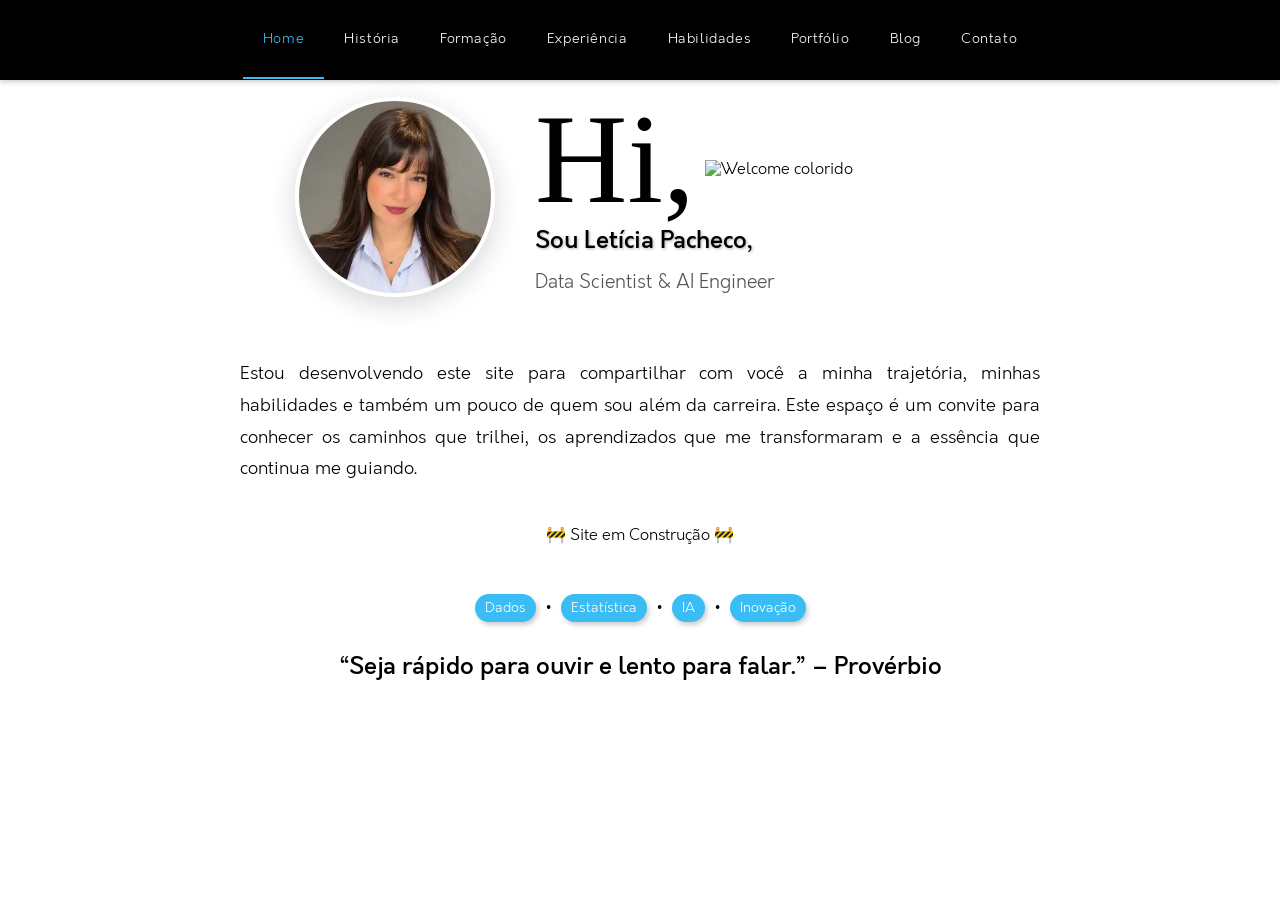
==== commit 9b0fc0cf: "Atualiza foto profissional da Home com avatar circular responsivo" ====
--- a/index.html
+++ b/index.html
@@ -57,7 +57,7 @@
         <div class="home-hero-layout">
             
             <div class="hero-left-col">
-                <img src="images/homesemfundo.jpeg" alt="Letícia Pacheco" class="my-profile-pic">
+                <img src="images/foto-profissional-2026.webp" alt="Foto profissional de Letícia Pacheco" class="my-profile-pic" width="320" height="320" fetchpriority="high">
             </div>
 
             <div class="hero-right-col">
--- a/css/styles.css
+++ b/css/styles.css
@@ -334,20 +334,27 @@
 
 /* --- Coluna da Esquerda (Foto) --- */
 .hero-left-col {
-    flex-shrink: 0; /* Impede que a coluna da foto encolha. */
-    width: 200px; /* Define uma largura fixa para a coluna da foto. */
-    text-align: center; /* Centraliza o conteúdo (a foto). */
-    position: relative; /* Ativa o posicionamento relativo para mover a foto. */
-    top: 38px; /* Empurra a coluna da foto 38px para baixo. */
-}
-
-/* --- Foto de Perfil --- */
+    flex-shrink: 0;
+    width: 200px;
+    text-align: center;
+    position: relative;
+    top: 0;
+}
+
+/* --- Foto de Perfil (recorte circular estilo LinkedIn) --- */
 .my-profile-pic {
-    width: 100%; /* Faz a imagem ocupar 100% da largura do seu container (.hero-left-col). */
-    height: auto; /* Mantém a proporção da imagem. */
-    display: block; /* Remove espaços extras abaixo da imagem. */
-    margin-left: auto; /* Centraliza horizontalmente. */
-    margin-right: auto; /* Centraliza horizontalmente. */
+    display: block;
+    width: 100%;
+    height: auto;
+    aspect-ratio: 1 / 1;
+    object-fit: cover;
+    object-position: center 35%;
+    border-radius: 50%;
+    box-sizing: border-box;
+    border: 4px solid #ffffff;
+    box-shadow: 0 8px 28px rgba(0, 0, 0, 0.16);
+    margin-left: auto;
+    margin-right: auto;
 }
 
 /* --- Coluna da Direita (Texto) --- */
@@ -1139,7 +1146,7 @@
     }
     /* --- Ajuste na Coluna da Foto --- */
     .hero-left-col {
-        width: 80px; /* Diminui o tamanho da foto. */
+        width: 150px; /* Mantém o retrato legível em telas menores. */
     }
     /* --- Ajuste na Coluna de Texto --- */
     .hero-right-col {
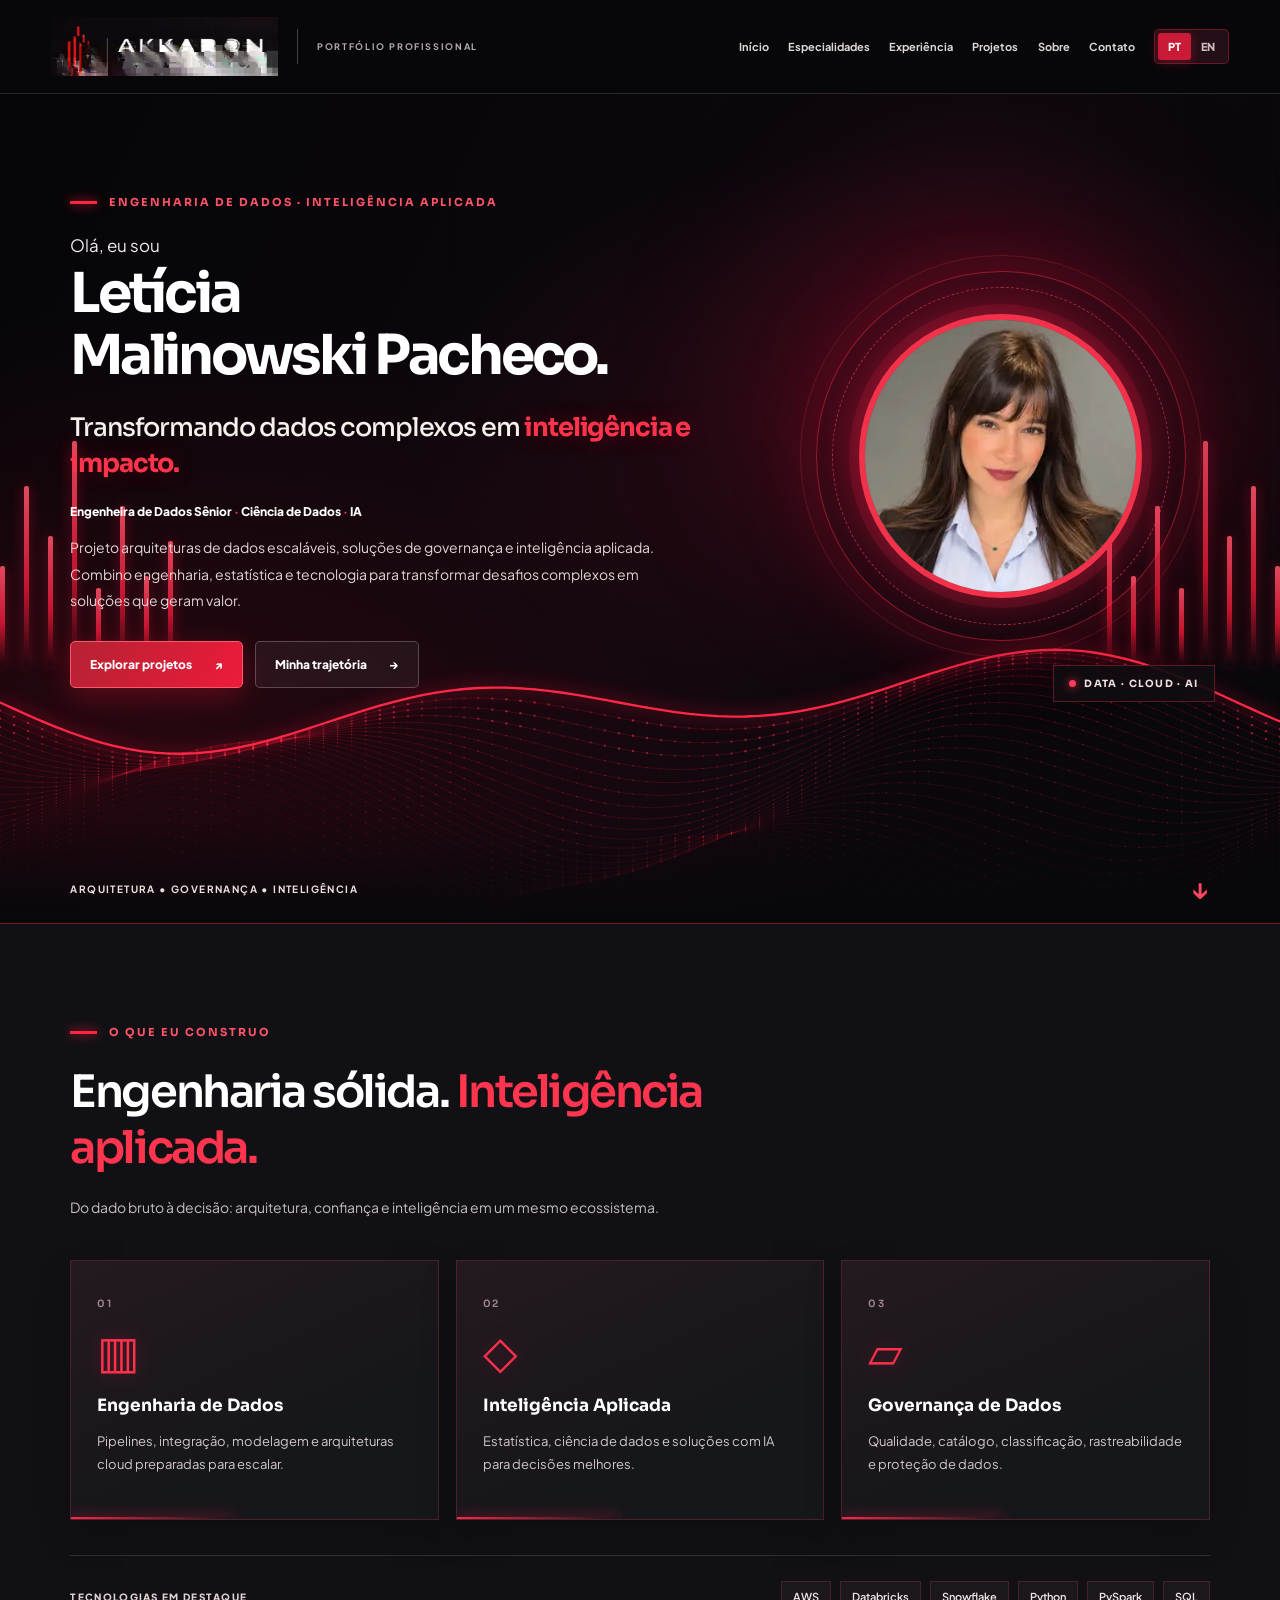
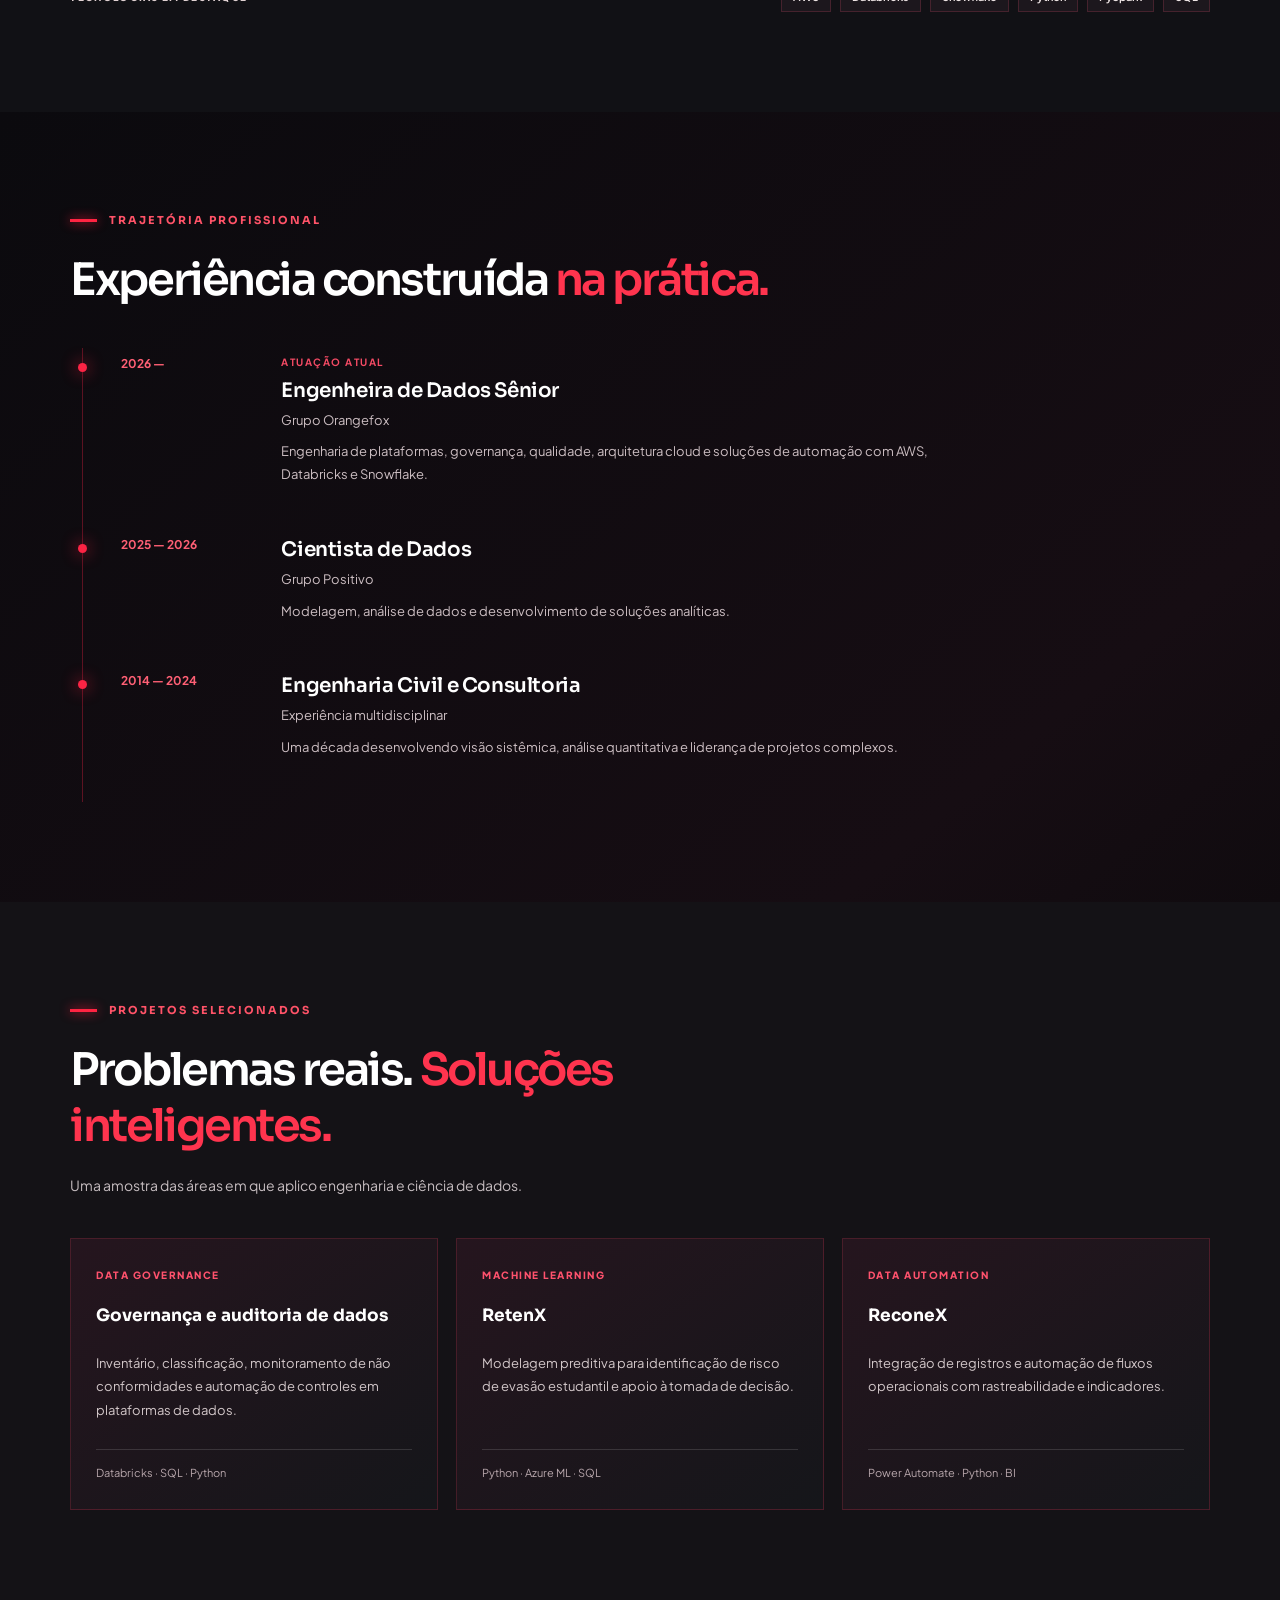
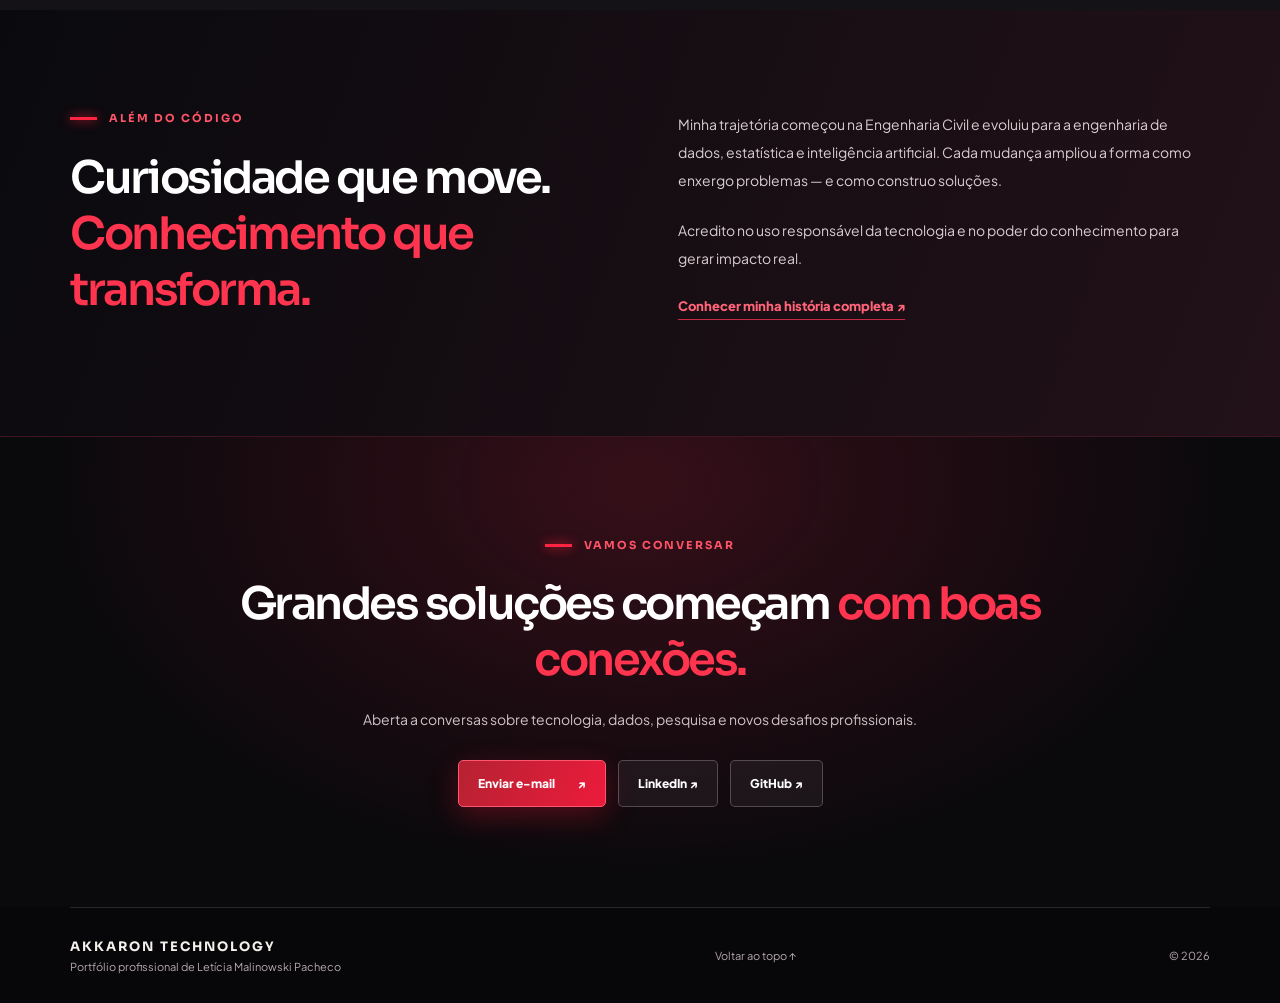
==== commit 00cdd912: "Nova Home Akkaron PT EN" ====
--- a/index.html
+++ b/index.html
@@ -1,801 +1,70 @@
-<!-- [base64]
-        ESTRUTURAÇÃO DO SITE
-[base64] -->
-
-<!DOCTYPE html>
+<!doctype html>
 <html lang="pt-BR">
-
 <head>
-        
-    <meta charset="UTF-8">
-    <meta name="viewport" content="width=device-width, initial-scale=1.0">
-    <title>Letícia Pacheco - lpdata.ai</title>
-    <link rel="stylesheet" href="css/styles.css">
-    <link rel="stylesheet" href="https://cdnjs.cloudflare.com/ajax/libs/font-awesome/6.0.0-beta3/css/all.min.css">
-          
-        <!-- Google tag (gtag.js) -->
-    <script async src="https://www.googletagmanager.com/gtag/js?id=G-R2FP5EM13W"></script>
-    <script>
-          window.dataLayer = window.dataLayer || [];
-          function gtag(){dataLayer.push(arguments);}
-          gtag('js', new Date());
-        
-          gtag('config', 'G-R2FP5EM13W');
-    </script>
-        
+<meta charset="UTF-8">
+<meta name="viewport" content="width=device-width,initial-scale=1">
+<meta name="theme-color" content="#09090d">
+<meta name="description" content="Letícia Malinowski Pacheco — Engenharia de Dados Sênior, arquiteturas cloud, governança e inteligência aplicada.">
+<meta property="og:type" content="website"><meta property="og:title" content="Letícia Malinowski Pacheco | Akkaron Technology">
+<meta property="og:description" content="Engenharia de Dados. Inteligência Aplicada.">
+<meta property="og:image" content="https://lpdata.github.io/images/foto-profissional-2026.webp">
+<title>Letícia Malinowski Pacheco | Akkaron Technology</title>
+<link rel="preconnect" href="https://fonts.googleapis.com"><link rel="preconnect" href="https://fonts.gstatic.com" crossorigin>
+<link href="https://fonts.googleapis.com/css2?family=Sora:wght@400;500;600;700;800&family=Plus+Jakarta+Sans:wght@400;500;600;700;800&display=swap" rel="stylesheet">
+<link rel="stylesheet" href="css/akkaron.css">
+<script defer src="js/akkaron.js"></script>
 </head>
-    
-<!-- [base64]
-        ESTRUTURAÇÃO DAS ABAS
-[base64] -->
-    
 <body>
-    <main class="main-content-area">
-        
-        <header class="tab-nav">
-            <nav>
-                <ul role="tablist">
-                    <li><a href="#inicio" role="tab" class="active-tab" data-tab="inicio">Home</a></li>
-                    <li><a href="#historia" role="tab" data-tab="historia">História</a></li>
-                    <li><a href="#formacao" role="tab" data-tab="formacao">Formação</a></li>
-                    <li><a href="#trajetoria" role="tab" data-tab="trajetoria">Experiência</a></li>
-                    <li><a href="#tech-stack" role="tab" data-tab="tech-stack">Habilidades</a></li>
-                    <li><a href="#portfolio" role="tab" data-tab="portfolio">Portfólio</a></li>
-                    <li><a href="#insights" role="tab" data-tab="insights">Blog</a></li>
-                    <li><a href="#contato" role="tab" data-tab="contato">Contato</a></li>
-                </ul>
-            </nav>
-        </header>
-
-<!-- [base64]
-        SEÇÃO HOME
-[base64] -->
-        
-<section id="inicio" role="tabpanel" class="content-section active-content">
-    <div class="section-inner">
-        
-        <div class="home-hero-layout">
-            
-            <div class="hero-left-col">
-                <img src="images/foto-profissional-2026.webp" alt="Foto profissional de Letícia Pacheco" class="my-profile-pic" width="320" height="320" fetchpriority="high">
-            </div>
-
-            <div class="hero-right-col">
-                <div class="hero-main-greeting">
-                    <h2 class="hero-title">Hi,</h2>
-                    <img src="images/welcome.gif" alt="Welcome colorido" class="welcome-gif">
-                </div>
-
-                <p class="hero-subtitle">
-                    Sou Letícia Pacheco,
-                </p>
-                <p class="hero-role">
-                    Data Scientist & AI Engineer
-                </p>
-            </div>
-
-        </div> 
-            <p class="hero-description">
-            Estou desenvolvendo este site para compartilhar com você a minha trajetória, minhas habilidades e também um pouco de quem sou além da carreira. 
-            Este espaço é um convite para conhecer os caminhos que trilhei, os aprendizados que me transformaram e a essência que continua me guiando.
-            </p>
-
-            <P>🚧 Site em Construção 🚧</P>
-        
-        <div class="highlights">
-            <span>Dados</span> • <span>Estatística</span> • <span>IA</span> • <span>Inovação</span>
-            <h3 id="frase-do-dia">Carregando frase...</h3>
-        </div>
-
+<a class="skip-link" href="#main" data-pt="Ir para o conteúdo" data-en="Skip to content">Ir para o conteúdo</a>
+<header class="site-header" id="topo">
+  <a class="official-logo" href="#inicio" aria-label="Akkaron Technology — Home"><img src="images/akkaron-logo-oficial.webp" alt="AKKARON TECHNOLOGY" width="640" height="168"></a>
+  <span class="brand-divider" aria-hidden="true"></span><span class="brand-context" data-pt="PORTFÓLIO PROFISSIONAL" data-en="PROFESSIONAL PORTFOLIO">PORTFÓLIO PROFISSIONAL</span>
+  <nav class="main-nav" id="mainNav" aria-label="Navegação principal">
+    <a href="#inicio" data-pt="Início" data-en="Home">Início</a>
+    <a href="#especialidades" data-pt="Especialidades" data-en="Expertise">Especialidades</a>
+    <a href="#experiencia" data-pt="Experiência" data-en="Experience">Experiência</a>
+    <a href="#projetos" data-pt="Projetos" data-en="Projects">Projetos</a>
+    <a href="#sobre" data-pt="Sobre" data-en="About">Sobre</a>
+    <a href="#contato" data-pt="Contato" data-en="Contact">Contato</a>
+  </nav>
+  <div class="header-tools"><div class="language-selector" role="group" aria-label="Language / Idioma"><button class="lang-option active" type="button" data-lang="pt" aria-pressed="true">PT</button><button class="lang-option" type="button" data-lang="en" aria-pressed="false">EN</button></div><button class="menu-toggle" id="menuToggle" type="button" aria-controls="mainNav" aria-expanded="false" aria-label="Abrir menu"><span></span><span></span><span></span></button></div>
+</header>
+<main id="main">
+<section class="hero" id="inicio" aria-labelledby="hero-title">
+  <div class="hero-glow"></div><div class="bars bars-left" aria-hidden="true"><i></i><i></i><i></i><i></i><i></i><i></i><i></i><i></i></div><div class="bars bars-right" aria-hidden="true"><i></i><i></i><i></i><i></i><i></i><i></i><i></i><i></i></div>
+  <div class="hero-inner container">
+    <div class="hero-copy">
+      <p class="eyebrow" data-pt="ENGENHARIA DE DADOS · INTELIGÊNCIA APLICADA" data-en="DATA ENGINEERING · APPLIED INTELLIGENCE">ENGENHARIA DE DADOS · INTELIGÊNCIA APLICADA</p>
+      <p class="hero-intro" data-pt="Olá, eu sou" data-en="Hello, I'm">Olá, eu sou</p>
+      <h1 id="hero-title">Letícia <span>Malinowski Pacheco.</span></h1>
+      <p class="hero-tagline" data-pt="Transformando dados complexos em <strong>inteligência e impacto.</strong>" data-en="Turning complex data into <strong>intelligence and impact.</strong>">Transformando dados complexos em <strong>inteligência e impacto.</strong></p>
+      <p class="hero-role" data-pt="Engenheira de Dados Sênior <span>·</span> Ciência de Dados <span>·</span> IA" data-en="Senior Data Engineer <span>·</span> Data Science <span>·</span> AI">Engenheira de Dados Sênior <span>·</span> Ciência de Dados <span>·</span> IA</p>
+      <p class="hero-description" data-pt="Projeto arquiteturas de dados escaláveis, soluções de governança e inteligência aplicada. Combino engenharia, estatística e tecnologia para transformar desafios complexos em soluções que geram valor." data-en="I design scalable data architectures, governance solutions and applied intelligence. I combine engineering, statistics and technology to turn complex challenges into solutions that deliver value.">Projeto arquiteturas de dados escaláveis, soluções de governança e inteligência aplicada. Combino engenharia, estatística e tecnologia para transformar desafios complexos em soluções que geram valor.</p>
+      <div class="hero-actions"><a class="button button-primary" href="#projetos"><span data-pt="Explorar projetos" data-en="Explore projects">Explorar projetos</span><span aria-hidden="true">↗</span></a><a class="button button-outline" href="#experiencia"><span data-pt="Minha trajetória" data-en="My experience">Minha trajetória</span><span aria-hidden="true">→</span></a></div>
     </div>
+    <div class="hero-portrait"><div class="portrait-rings"><div class="portrait-frame"><img src="images/foto-profissional-2026.webp" alt="Letícia Malinowski Pacheco" width="320" height="320" fetchpriority="high"></div></div><div class="portrait-caption"><span class="status-dot"></span>DATA · CLOUD · AI</div></div>
+  </div>
+  <canvas id="dataWave" class="data-wave" aria-hidden="true"></canvas><div class="wave-edge"></div>
+  <div class="hero-bottom container"><span data-pt="ARQUITETURA • GOVERNANÇA • INTELIGÊNCIA" data-en="ARCHITECTURE • GOVERNANCE • INTELLIGENCE">ARQUITETURA • GOVERNANÇA • INTELIGÊNCIA</span><a href="#especialidades" aria-label="Scroll down">↓</a></div>
 </section>
-        
-<!-- [base64]
-        SEÇÃO HISTÓRIA
-[base64] -->
-        
-        <section id="historia" role="tabpanel" class="content-section">
-            <div class="section-inner">
-                <div class="title-box">
-                    <h2>História & Propósito</h2>                    
-                </div>
-                <div class="content-box">
-                    <p>Nasci em uma realidade desafiadora, filha de mãe solteira que trabalhou a vida toda como operadora de caixa. Foi com ela que aprendi, desde cedo, o valor do esforço, da perseverança e da dignidade em cada conquista, por menor que fosse. Não havia atalhos, mas sempre havia coragem e determinação. Cresci entendendo que o caminho não seria fácil, mas que o conhecimento poderia ser a chave para abrir portas que antes pareciam inalcançáveis.</p>
-                    <p>Minha primeira grande escolha foi a Engenharia Civil. Eu queria compreender as estruturas e construir o sonho das pessoas. Foram anos de muito esforço, de aprendizado intenso e de superação de limites que eu mesma não imaginava que existiriam e que eu conseguiria ultrapassar. Naquele período, descobri que a disciplina e a resiliência são tão importantes quanto o conhecimento técnico.</p>
-                    <img src="images/historia1.jpg" alt="Desfile 7 de Setembro - 1999" class="image-floated img-float-left" id="foto-infancia">
-                    <p>Mas a vida é feita de ciclos, e eu compreendi que aquela etapa, por mais significativa que fosse, não era meu ponto final. Dentro de mim crescia o desejo de explorar algo maior, algo que fosse além de cálculos e projetos físicos. Eu queria compreender o invisível, aquilo que não se vê a olho nu, mas que tem o poder de mover sociedades inteiras: os dados.</p>
-                    <p>Foi assim que decidi recomeçar. Fiz a transição de carreira e depois de um tempo iniciei uma nova graduação em Estatística e Ciência de Dados, escolhendo trilhar um caminho ainda mais desafiador. Não foi uma decisão simple, exige humildade reconhecer que é hora de começar do zero, quando tantos já esperam que você se acomode ao que conquistou depois de tantos anos. Mas eu sabia que esse era o passo necessário para alinhar minha vida ao meu verdadeiro propósito.</p>
-                    <p>Hoje, ao olhar para trás, vejo que minha história não é apenas sobre carreiras ou diplomas, mas sobre coragem. A coragem de assumir riscos, de acreditar na intuição e de não permitir que a voz dos outros abafasse a minha. Decidi diariamente investir em mim e me comprometer com o futuro que quero construir. Cada queda se transformou em aprendizado, cada dificuldade em combustível, cada escolha em uma nova chance de evolução.</p>
-                    <p>Meu propósito é transformar dados e inteligência artificial em instrumentos de evolução contínua. Acredito que a tecnologia só faz sentido quando serve às pessoas, quando abre portas e gera impacto humano real. Quero que cada análise seja mais do que um número, que cada algoritmo seja mais do que uma equação: que sejam ferramentas capazes de mudar destinos.</p>
-                    <img src="images/IMG_1171.JPG" alt="Oradora dos Formandos - 2020" class="image-floated img-float-right" id="foto-formatura">
-                    <p>Minha visão de futuro é clara: viver em um mundo em que a ciência e a inovação estejam a serviço de algo maior, ajudando a construir sociedades mais justas, humanas e sustentáveis. Acredito que a IA não deve ser um privilégio de poucos, mas uma aliada da coletividade, capaz de reduzir desigualdades e criar novas possibilidades para todos.</p>
-                    <p>Essa é a minha jornada até aqui: filha de uma mulher forte, formada pela disciplina da engenharia e guiada pela curiosidade infinita e o desejo de aprender todos os dias. Minha história é sobre não aceitar limites impostos, sobre acreditar que sempre é tempo de recomeçar e sobre sonhar com um futuro em que a tecnologia e o ser humano caminham lado a lado. E se há algo que desejo deixar registrado é: faça o que pode, com o que tem, onde estiver e NUNCA desista.</p>
-                </div>     
-            </div>
-        </section>
-
-<!-- [base64]
-        SEÇÃO FORMAÇÃO
-[base64] -->
-        
-        <section id="formacao" role="tabpanel" class="content-section">
-            <div class="section-inner">
-                <div class="job-history">
-                    <h3 class="section-title">Linha do Tempo Acadêmica</h3>
-                        <div class="timeline-container">
-                            
-                            <article class="expandable-item">
-                                <div class="summary">
-                                    <div class="logo-container">
-                                        <img src="images/logoufpr.png" alt="Logo da UFPR">
-                                    </div>
-                                    <div class="info-container">
-                                        <div>
-                                            <h4>Bacharelado em Estatística e Ciência de Dados</h4>
-                                            <p class="periodo">Universidade Federal do Paraná (UFPR) · 2025 – 2029 (previsão)</p>
-                                            <P><strong>Status: </strong>em andamento</P>
-                                        </div>
-                                        <button class="expand-btn">+ Saiba mais</button>
-                                    </div>
-                                </div>
-                                <div class="details">
-                                    <div class="expanded-content">
-                                        <h4>📚 Disciplinas de Destaque</h4>
-                                        <ul>
-                                            <li>Modelos de Regressão Linear</li>
-                                            <li>Estatística Multivariada</li>
-                                            <li>Séries Temporais e Modelos Dinâmicos</li>
-                                            <li>Inferência Estatística</li>
-                                            <li>Teoria da Probabilidade</li>
-                                            <li>Visualização de Dados</li>
-                                        </ul>
-                                        <h4>🔬 Iniciação Científica e Pesquisas</h4> 
-                                        <ul>
-                                                <li class="text-justify">Modelo preditivo de evasão estudantil: Modelagem do risco de evasão com base em padrões de desempenho e engajamento estudantil.
-                                                Resultados orientam políticas institucionais de permanência e apoio educacional.</li>
-                                                <li class="text-justify">Modelo financeiro da inflação nos alimentos x pobreza mundial: Análise multirregional do impacto da inflação de alimentos sobre a pobreza.
-                                                Modelos de regressão e séries temporais projetam tendências econômicas e desigualdades emergentes.</li>
-                                                <li class="text-justify">Modelo preditivo de áreas de risco na Amazônia: Desenvolvimento de modelo estatístico e de machine learning para estimar o avanço do desmatamento ilegal.
-                                                Integra dados ambientais, socioeconômicos e climáticos para prever zonas críticas de vulnerabilidade.</li>                                            
-                                        </ul>
-                                        <h4>🌍 Extensão Universitária</h4>
-                                        <ul>
-                                            <li>Liga Acadêmica - Liga de Data Science (LDS) 03/2025-atual</li>
-                                            <li>Projeto Fórmula 03/2025-10/2025</li>
-                                        </ul>
-                                    </div>
-                                </div>
-                            </article>
-                            <article class="expandable-item">
-                                <div class="summary">
-                                    <div class="logo-container">
-                                        <img src="images/logoufpr.png" alt="Logo da UFPR">
-                                    </div>
-                                    <div class="info-container">
-                                        <div>
-                                            <h4>Machine Learning - Disciplina Isolada no Mestrado em Ciência de Dados</h4>
-                                            <p class="periodo">Universidade Federal do Paraná (UFPR) · 2025 – 2025</p>
-                                            <P><strong>Status: </strong>concluído</P>
-                                            <p><i>Candidata ao ingresso no mestrado em 2026</i></p>
-                                        </div>
-                                        <button class="expand-btn">+ Saiba mais</button>
-                                    </div>
-                                </div>
-                                <div class="details">
-                                    <div class="expanded-content">
-                                        <h4>🔬 Produção Ciêntifica em Desenvolvimento na Disciplina</h4>
-                                        <p>Impacto da Inflação de Alimentos na Pobreza Global</p>
-                                        <p class="text-justify">O estudo que investiga como a inflação de alimentos influencia o aumento da pobreza mundial nos últimos dez anos, utilizando dados do Banco Mundial.
-                                                Serão aplicadas técnicas de aprendizado supervisionado, como Regressão Linear Múltipla, Regressão Logística, Árvore de Decisão e Random Forest,
-                                                com validação cruzada e métricas de desempenho (R², RMSE, AUC e F1-score). O modelo permitirá estimar o impacto direto da inflação
-                                                sobre a pobreza e prever a tendência global para o próximo ano, destacando países e regiões mais vulneráveis a choques de preços.</p>
-                                    </div>
-                                </div>
-                            </article>
-                            <article class="expandable-item">
-                                <div class="summary">
-                                    <div class="logo-container">
-                                        <img src="images/logoharvard.png" alt="Logo da UFPR">
-                                    </div>
-                                    <div class="info-container">
-                                        <div>
-                                            <h4>Harvard Aspire Leaders Program</h4>
-                                            <p class="periodo">Aspire Institute · 2025-2025</p>
-                                            <P><strong>Status: </strong>concluído</P>
-                                        </div>
-                                        <button class="expand-btn">+ Saiba mais</button>
-                                    </div>
-                                </div>
-                                <div class="details">
-                                    <div class="expanded-content">
-                                        <h4>🎓 Sobre o Programa</h4>
-                                        <p class="text-justify">O programa é uma iniciativa global criada por ex-alunos de Harvard que reúne jovens de diferentes países com o propósito de desenvolver
-                                                lideranças conscientes e inclusivas. Durante o programa, vivi uma imersão transformadora em autoconhecimento, inteligência emocional, comunicação
-                                                e pensamento crítico, além de desenvolver habilidades de liderança colaborativa e networking internacional. As mentorias e os desafios propostos
-                                                me ajudaram a compreender meu papel como agente de impacto social e a aprimorar minha capacidade de analisar problemas complexos,
-                                                tomar decisões éticas e liderar com empatia. Também aprofundei meu inglês e ampliei minha visão sobre diversidade, equidade e propósito profissional.
-                                                O Aspire me mostrou que liderança não é apenas sobre resultados, mas sobre inspirar, ouvir e transformar realidades por meio do conhecimento e da ação.</p>
-                                    </div>
-                                </div>
-                            </article>
-                            <article class="expandable-item">
-                                <div class="summary">
-                                    <div class="logo-container">
-                                        <img src="images/logoipog.jpeg" alt="Logo da UFPR">
-                                    </div>
-                                    <div class="info-container">
-                                        <div>
-                                            <h4>MBA em Projeto, Desempenho e Construção de Estruturas e Fundações</h4>
-                                            <p class="periodo">IPOG · 2021 – 2022</p>
-                                            <P><strong>Status: </strong>concluído</P>
-                                        </div>
-                                        <button class="expand-btn">+ Saiba mais</button>
-                                    </div>
-                                </div>
-                                <div class="details">
-                                    <div class="expanded-content">
-                                        <h4>🎓 Sobre o Programa</h4>
-                                        <p class="text-justify">O MBA formou uma base sólida em análise estrutural,
-                                                dimensionamento e modelagem computacional, com foco em desempenho técnico, eficiência e automação de processos construtivos.
-                                                O curso integrou software de cálculo, compatibilização de projetos e controle tecnológico, fortalecendo a
-                                                capacidade de análise, simulação e tomada de decisão baseada em dados técnicos.</p>  
-                                    </div>
-                                </div>
-                            </article>
-                            <article class="expandable-item">
-                                <div class="summary">
-                                    <div class="logo-container">
-                                        <img src="images/logounesc.png" alt="Logo da UFPR">
-                                    </div>
-                                    <div class="info-container">
-                                        <div>
-                                            <h4>Bacharelado em Engenharia Civil</h4>
-                                            <p class="periodo">Universidade do Extremo Sul Catarinense (UNESC) · 2014 – 2020</p>
-                                            <P><strong>Status: </strong>concluído</P>
-                                        </div>
-                                        <button class="expand-btn">+ Saiba mais</button>
-                                    </div>
-                                </div>
-                                <div class="details">
-                                    <div class="expanded-content">
-                                            
-                                        <h4>📚 Disciplinas de Destaque</h4>
-                                        <ul>
-                                            <li>Empreendendorismo</li>
-                                            <li>Matemática Financeira</li>
-                                            <li>Pontes</li>
-                                            <li>Planejamento e Controle de Obras</li>
-                                        </ul>
-                                            
-                                <!--======================================================================================================
-                                                                           PRODUÇÃO ACADÊMICA
-                                ======================================================================================================== -->
-                                            
-                                        <h4>📝 Produção Acadêmica</h4>
-                                        <ul>
-                                 <!-- Produção 01  -->
-                                                 <li class="text-justify">ROCHA, L. P. R.; WANDERLIND, A.; VITO, M.. Análise da Resistência em Dobras de Chapas de Aço Acima dos Limites da NBR14762:2010.
-                                                        TCC - Trabalho de Conclusão de Curso. , 2020</li>                                               
-                                 <!-- Produção 02  -->                                                
-                                                <li class="text-justify"> SANGALETTI, J. L.; ROCHA, L. P. R.; CAUDURO, F.; MULLER, C. R.. Estudo comparativo de propriedades físicas e mecânicas
-                                                        de amostras de solo coletadas em Criciúma/SC e Içara/SC. Revista Técnico-Científica de Engenharia Civil UNESC. v.1, p.34, 2019.</li>
-                                 <!-- Produção 03  -->
-                                                <li class="text-justify">MULLER, C. R.; KOPPE, J. C.; CAUDURO, F.; ROCHA, L. P. R.. Aspectos Relacionados à Segurança de Barragens de Rejeitos de Mineração: Uma Revisão Conceitual.
-                                                        XIX Congresso Brasileiro de Mecânica dos Solos e Engenharia Geotécnica - COBRAMSEG 2018. , 2018</li>
-
-
-
-                                                
-                                        </ul>
-                                            
-                                        <h4>🔬 Iniciação Científica e Pesquisas</h4>
-                                        <ul>
-                                                <li class="text-justify">Bolsista de Iniciação Cientifica PIBIC - Nov. de 2015 a Jul. de 2016 – Planejamento e Gestão Territorial (Análise de Precipitação Pluvial)</li>
-                                                <li class="text-justify"> Bolsista de Iniciação Cientifica PIC 170 - Mar de 2018 a Jul. 2019 – Estudo de Rupturas de Barragens de Rejeito de Mineração</li>
-                                        </ul>
-                                        <h4>🌍 Extensão Universitária</h4>
-                                        <ul>
-                                                <li>Bolsista do Programa de Extensão - Jun. 2018 a Jul. 2020 – Popularização Científica e Tecnológica</li>
-                                                <li class="text-justify">Monitora das disciplinas de: Álgebra Linear, Fundamentos Matemáticos, Física I e II, Cálculo I e II, Cálculo Numérico,
-                                                    Mecânica Geral I, Resistência dos Materiais I e II, Concreto Armado II e Estruturas Metálicas</li>
-                                                <li>Liga Acadêmica de Empreendendorismo - LET's 2014 - 2015</li>
-                                        </ul>
-                                        <h4>🤝 Atividades Acadêmicas</h4>
-                                        <ul>
-                                                <li>Secretária do Centro Acadêmico de Engenharia Civil</li>
-                                                <li>Secretária e Vice-Presidente do Diretório Central dos Estudantes</li>
-                                                <li>Representante dos cursos de Ciências, Engenharias e Tecnologia na câmara de administração e finanças</li>
-                                                <li>Representante do Curso de Engenharia Civil UNESC no CREA JR SC</li>
-                                                <li>Fundadora e Secretária do SENGE Jovem SC</li>
-                                        </ul> 
-                                        <h4>🏆 Reconhecimentos & Destaques</h4>
-                                        <ul>
-                                                <li>Oradora dos Formandos de Engenharia 2020/01</li>
-                                                <li>3º Lugar no concurso estadual de Pontes em Palito de Picolés UNIVALE 2015</li>
-                                        </ul>
-                                    </div>
-                                </div>
-                            </article>
-                        </div>
-                </div>
-<div class="job-history publications">
-    <h3 class="section-title">Produções Científicas & Publicações</h3>
-                    <div class="timeline-container">
-                        <!-- PUBLICAÇÃO 1 -->
-                        <article class="expandable-item">
-                            <div class="summary">
-                                <div class="logo-container">
-                                    <!-- Ícone (Font Awesome) no lugar de logo -->
-                                    <i class="fa-solid fa-book-open logo-icon" aria-hidden="true"></i>
-                                </div>
-                                <div class="info-container">
-                                    <div>
-                                        <h4 class="peso-medio">Análise da Resistência em Dobras de Chapas de Aço Acima dos Limites da NBR14762:2010.</h4>
-                                        <p class="texto-p">
-                                            <strong>Autores:</strong> ROCHA, L. P. R.; WANDERLIND, A.; VITO, M.<br>
-                                            <strong>Situação:</strong> Concluso (TCC - Trabalho de Conclusão de Curso.)<br>
-                                            <strong>Ano:</strong> 2020
-                                        </p>
-                                    </div>
-                                    <button class="expand-btn">+ Saiba mais</button>
-                                </div>
-                            </div>
-                            <div class="details" aria-hidden="true">
-                                <div class="expanded-content">
-                                    <!-- Coloque aqui resumo/abstract, links, DOI, PDF, etc. -->
-                                    <p>[Resumo/abstract da publicação ou link para o trabalho]</p>
-                                </div>
-                            </div>
-                        </article>
-                
-                        <!-- PUBLICAÇÃO 2 -->
-                        <article class="expandable-item">
-                            <div class="summary">
-                                <div class="logo-container">
-                                    <i class="fa-solid fa-book-open logo-icon" aria-hidden="true"></i>
-                                </div>
-                                <div class="info-container">
-                                    <div>
-                                        <h4 class="peso-medio">Estudo comparativo de propriedades físicas e mecânicas de amostras de solo coletadas em Criciúma/SC e Içara/SC.</h4>
-                                        <p class="texto-p">
-                                            <strong>Autores:</strong> SANGALETTI, J. L.; ROCHA, L. P. R.; CAUDURO, F.; MULLER, C. R.<br>
-                                            <strong>Situação:</strong> Publicado — Revista Técnico-Científica de Engenharia Civil UNESC, v.1, p.34.<br>
-                                            <strong>Ano:</strong> 2019
-                                        </p>
-                                    </div>
-                                    <button class="expand-btn">+ Saiba mais</button>
-                                </div>
-                            </div>
-                            <div class="details" aria-hidden="true">
-                                <div class="expanded-content">
-                                    <p>[Resumo/abstract da publicação ou link para a revista]</p>
-                                </div>
-                            </div>
-                        </article>
-                    </div>
-                </div>
-            </div>
-        </section>
-
-<!-- [base64]
-        SEÇÃO EXPERIÊNCIA
-[base64] -->
-        
-        <section id="trajetoria" role="tabpanel" class="content-section">
-          <div class="section-inner">
-            <h2 class="section-title">Trajetória Profissional</h2>
-        
-            <div class="timeline-container">
-        
-              <!-- EXPERIÊNCIA 1 -->
-              <article class="expandable-item">
-                <div class="summary">
-                  <div class="logo-container">
-                    <img src="images/positivo_logo.png" alt="Logo Grupo Positivo">
-                  </div>
-                  <div class="info-container">
-                    <div>
-                      <h4>Cientista de Dados</h4>
-                      <p class="periodo">Grupo Positivo · 06/2025 - Atual</p>
-                    </div>
-                    <button class="expand-btn">+ Saiba mais</button>
-                  </div>
-                </div>
-                <div class="details">
-                  <div class="expanded-content">
-                    <p class="text-justify">No Grupo Positivo, atuo como Cientista de Dados liderando todo o ciclo de vida da informação, desde a estruturação de processos de coleta até a entrega de inteligência aplicada à tomada de decisão. Minha responsabilidade abrange o gerenciamento completo do ciclo de vida de modelos de machine learning, onde projeto fluxos de ingestão a partir de múltiplas fontes institucionais. Utilizo o GitLab para o versionamento de projetos e automação de pipelines de treinamento e deploy, garantindo padronização, rastreabilidade e governança de dados e modelos através do Unity Catalog.
-
-                                                Minha rotina envolve a arquitetura de bases e a implementação de automações em todos os níveis, além de realizar processos rigorosos de limpeza, transformação e feature engineering. Na frente de modelagem, desenvolvo modelos preditivos de classificação (como árvores, ensembles e regressão logística), séries temporais e clustering. Para garantir a eficácia desses modelos, aplico técnicas para lidar com desbalanceamento extremo, como SMOTE, undersampling e oversampling, e realizo a otimização de hiperparâmetros via Grid Search, Random Search e Optuna, além da calibração de thresholds para alinhar as predições às necessidades do negócio.
-
-                                        No dia a dia, utilizo o MLflow para o tracking e registro de experimentos, permitindo um versionamento de modelos baseado em uma análise criteriosa de métricas de avaliação como AUC, Precision, Recall, F1 e KS. Atuo diretamente no Model Serving para o deploy em produção, criando integrações via APIs e monitorando a performance contínua. Complemento essa atuação técnica com Business Intelligence em Qlik Sense, Power BI e Tableau, traduzindo resultados complexos em insights claros. 
-                    📌 Projeto de destaque: idealizei e estou desenvolvendo o RetenX, modelo preditivo de evasão estudantil que integra estatística, ciência de dados e inteligência artificial. A solução gera scores explicáveis de risco individual, antecipando padrões de evasão e orientando ações de intervenção. O RetenX consolidou-se como um ecossistema que combina governança, explicabilidade e visualizações em tempo real, tornando-se um pilar estratégico institucional.</p>
-                    <p><strong>Palavras-chave:</strong> modelagem preditiva, MLOps, arquitetura de dados, machine learning.</p>
-                  </div>
-                </div>
-              </article>
-        
-              <!-- EXPERIÊNCIA 2 -->
-              <article class="expandable-item">
-                <div class="summary">
-                  <div class="logo-container">
-                    <img src="images/m3.png" alt="Logo Engenharia Malinowski">
-                  </div>
-                  <div class="info-container">
-                    <div>
-                      <h4>Consultora de Engenharia & Ciência de Dados</h4>
-                      <p class="periodo">Engenharia Malinowski · 09/2019 - 05/2025</p>
-                    </div>
-                    <button class="expand-btn">+ Saiba mais</button>
-                  </div>
-                </div>
-                <div class="details">
-                  <div class="expanded-content">
-                    <p class="text-justify">Minha trajetória como consultora terceirizada foi marcada por uma imersão profunda em diversos segmentos do mercado, desde o varejo e o setor industrial até áreas de tecnologia. Essa versatilidade me permitiu dominar o ciclo de dados de ponta a ponta em cenários extremamente heterogêneos. Atuei não apenas como técnica, mas como uma facilitadora estratégica, sendo responsável por conduzir projetos que transformavam ambientes de dados caóticos em arquiteturas escaláveis e prontas para a tomada de decisão. Desenvolvi e implementei pipelines de ingestão e transformação complexos utilizando Python, R, SQL e PySpark, garantindo que o fluxo da informação fosse fluido e confiável para sustentar modelos de larga escala.
-
-Para lidar com essa diversidade de clientes, especializei-me em arquiteturas multi-cloud, entregando soluções sob medida em ambientes AWS, Azure e Google Cloud Platform. Em cada projeto, o desafio era diferente: em alguns contextos, utilizei ferramentas de virtualização de dados como Denodo para integrar silos de informação de forma ágil sem a necessidade de migrações custosas; em outros, o foco era a otimização de armazenamento e performance em Teradata, onde lidei com volumes massivos de dados históricos para grandes corporações. Meu trabalho envolvia desde a modelagem de data lakes e data warehouses até a garantia de que cada etapa do processo estivesse em conformidade com a LGPD e as melhores práticas de governança e rastreabilidade.
-
-O que mais me motiva nessa atuação é a capacidade de elevar a maturidade analítica das empresas. Para isso, mergulhei em análises estatísticas avançadas e estudos de viabilidade que iam além do código, buscando entender a dor real do negócio. Trabalhei lado a lado com times de engenharia, marketing e experiência do cliente, traduzindo necessidades operacionais em camadas de consumo de dados eficientes. Além de estruturar toda a engenharia por trás do dado, finalizava o ciclo com a criação de dashboards executivos e operacionais em Power BI e Tableau, transformando dados brutos em ativos visuais que orientavam o conselho administrativo e as frentes de operação. Essa experiência consolidou minha visão de que a ciência de dados só é plena quando une rigor técnico, escalabilidade tecnológica e um profundo impacto nos resultados da organização..</p>
-                    <p><strong>Palavras-chave:</strong> estatística, cloud computing, data lake & warehouses, governança de dados.</p>
-                  </div>
-                </div>
-              </article>
-        
-              <!-- EXPERIÊNCIA 3 -->
-              <article class="expandable-item">
-                <div class="summary">
-                  <div class="logo-container">
-                    <img src="images/background.jpg" alt="Logo Engenharia Civil">
-                  </div>
-                  <div class="info-container">
-                    <div>
-                      <h4>Background (Carreira em Engenharia Civil)</h4>
-                      <p class="periodo">Engenharia Civil · 2014 - 2024</p>
-                    </div>
-                    <button class="expand-btn">+ Saiba mais</button>
-                  </div>
-                </div>
-                <div class="details">
-                  <div class="expanded-content">
-                    <p class="text-justify">Minha trajetória profissional começou cedo, passando por funções de garçonete a auxiliar contábil, que me ensinaram disciplina, responsabilidade e a importância do atendimento ao cliente. Essas vivências iniciais foram fundamentais para desenvolver maturidade profissional, resiliência e adaptabilidade, além de me proporcionarem diferentes visões de mercado e gestão de pessoas.
-                    Na universidade, iniciei pesquisas e projetos acadêmicos que ampliaram minha capacidade técnica e analítica, ao mesmo tempo em que consolidava minha carreira na engenharia civil. Foram 10 anos de atuação contínua, nos quais evoluí de funções técnicas a posições de liderança, assumindo responsabilidades como gestora de área e líder direta de equipes.
-                    Entre as experiências mais marcantes, destaco minha passagem pela Engenharia Castanhel, onde participei do fechamento de contratos de grande relevância, envolvendo obras de alto porte que exigiam precisão técnica, visão estratégica e habilidade de negociação. Posteriormente, na Pasqualotto & GT, atuei como engenheira de planejamento em alguns dos maiores edifícios residenciais da América Latina. Ao longo dessa trajetória, ultrapassei a marca de 1 milhão de m² em orçamento e planejamento de obras, consolidando experiência em projetos de grande escala que exigiam organização exemplar, controle rigoroso de prazos e custos, alinhamento de equipes multidisciplinares e aplicação de metodologias ágeis.
-                    Essa vivência me proporcionou domínio em gestão de projetos e equipes, liderança estratégica, negociação, documentação técnica e tomada de decisão em cenários desafiadores. Carrego comigo uma visão sistêmica construída ao longo dessa trajetória e a capacidade de estruturar processos, coordenar equipes e transformar desafios em resultados de excelência.
-                    Hoje aplico essa bagagem como diferencial na minha atuação na área de dados e IA, unindo disciplina técnica, clareza na comunicação e visão estratégica para gerar impacto real nos negócios.</p>
-                    <p><strong>Palavras-chave:</strong> liderança multidisciplinar, metodologias ágeis, visão sistêmica, gestão de prazos e recursos.</p>
-                  </div>
-                </div>
-              </article>
-        
-            </div>
-        
-            <!-- EXPERIÊNCIAS ACADÊMICAS -->
-            <h2 class="section-title">Experiências Acadêmicas & Voluntariados</h2>
-            <div class="timeline-container">
-              <article class="expandable-item">
-                <div class="summary">
-                  <div class="logo-container">
-                    <img src="images/extensao.JPG" alt="Logo UNESC">
-                  </div>
-                  <div class="info-container">
-                    <div>
-                      <h4>Bolsista de Extensão - Projeto de Popularização Científica e Tecnológica</h4>
-                      <p class="periodo">UNESC · 2018 - 2020</p>
-                    </div>
-                  </div>
-                </div>
-              </article>
-        
-              <article class="expandable-item">
-                <div class="summary">
-                  <div class="logo-container">
-                    <img src="images/cnpq.png" alt="Logo UNESC">
-                  </div>
-                  <div class="info-container">
-                    <div>
-                      <h4>Bolsista de Pesquisa Científica (CNPq) - Ruptura de Barragem de Rejeitos de Mineração</h4>
-                      <p class="periodo">UNESC · 2017 - 2018</p>
-                    </div>
-                  </div>
-                </div>
-              </article>
-        
-              <article class="expandable-item">
-                <div class="summary">
-                  <div class="logo-container">
-                    <img src="images/cnpq.png" alt="Logo UNESC">
-                  </div>
-                  <div class="info-container">
-                    <div>
-                      <h4>Bolsista de Pesquisa Científica (CNPq) - Pesquisa Planejamento e Gestão Territorial</h4>
-                      <p class="periodo">UNESC · 2015 - 2016</p>
-                    </div>
-                  </div>
-                </div>
-              </article>
-            </div>
-        
-            <!-- CLIENTES -->
-            <h2 class="section-title">Conheça alguns dos meus clientes</h2>
-            <div class="clients-grid">
-              <img src="images/logo_castanhel.png" alt="Cliente 1">
-              <img src="images/logo_apae.png" alt="Cliente 2">
-              <img src="images/logo_ccl.png" alt="Cliente 3">
-              <img src="images/logo_cocal.jpg" alt="Cliente 4">
-              <img src="images/logo_hype.png" alt="Cliente 5">
-              <img src="images/logo_madero.jpg" alt="Cliente 6">
-              <img src="images/logo_mindset.png" alt="Cliente 7">
-              <img src="images/logo_pgt.png" alt="Cliente 8">
-              <img src="images/logo_unesc.png" alt="Cliente 9">
-              <img src="images/logo_unicinco.jpg" alt="Cliente 10">
-            </div>
-          </div>
-        </section>
-
-
-<!-- [base64]
-        SEÇÃO HABILIDADES
-[base64] -->
-        
-        <section id="tech-stack" role="tabpanel" class="content-section">
-          <div class="section-inner">
-            <h2 class="section-title">Tech Stack</h2>
-        
-            <div class="tech-grid">
-              <div class="tech-category">
-                <h3>Linguagens</h3>
-                <img src="images/linguagens_teste.png" alt="Gráfico de habilidades em linguagens" class="skill-image">
-              </div>
-        
-              <div class="tech-category">
-                <h3>Cloud & Infra</h3>
-                <img src="images/linguagens_teste.png" alt="Gráfico de habilidades em Cloud e Infraestrutura" class="skill-image">
-              </div>
-        
-              <div class="tech-category">
-                <h3>Estatística & ML</h3>
-                <img src="images/linguagens_teste.png" alt="Gráfico de habilidades em Estatística e Machine Learning" class="skill-image">
-              </div>
-        
-              <div class="tech-category">
-                <h3>Automação & Workflow</h3>
-                <img src="images/linguagens_teste.png" alt="Gráfico de habilidades em Automação e Workflow" class="skill-image">
-              </div>
-        
-              <div class="tech-category">
-                <h3>Visualização de Dados</h3>
-                <img src="images/linguagens_teste.png" alt="Gráfico de habilidades em Visualização de Dados" class="skill-image">
-              </div>
-        
-              <div class="tech-category">
-                <h3>Ferramentas Ágeis</h3>
-                <img src="images/linguagens_teste.png" alt="Gráfico de habilidades em Ferramentas Ágeis" class="skill-image">
-              </div>
-        
-              <div class="tech-category">
-                <h3>Idiomas</h3>
-                <img src="images/linguagens_teste.png" alt="Gráfico de habilidades em Idiomas" class="skill-image">
-              </div>
-        
-              <div class="tech-category">
-                <h3>Conhecimentos Diversos</h3>
-                <img src="images/linguagens_teste.png" alt="Gráfico de habilidades em Conhecimentos Diversos" class="skill-image">
-              </div>
-            </div>
-        
-                <div class="certifications-content">
-                  <h3 class="section-title">Certificações & Reconhecimentos</h3>
-                
-                  <div class="certification-container">
-                    
-                    <!-- CARD 1 -->
-                    <div class="cert-card">
-                      <img src="images/certificadoelasnaiaavancado.jpeg" alt="Certificado Elas na IA Avançado" class="cert-image">
-                      <div class="cert-info">
-                        <h3 class="cert-title">Programa de Mentoria Elas na IA Avançado</h3>
-                        <h4 class="cert-institution">Microsoft + WoMakersCode</h4>
-                        <p class="cert-description">
-                          Mentoria intensiva em Inteligência Artificial aplicada, com foco em Azure AI, OpenAI e automações com IA generativa.  
-                          Abordagem prática com criação de pipelines e integração de modelos de visão computacional e linguagem natural.
-                        </p>
-                      </div>
-                    </div>
-                
-                    <!-- CARD 2 -->
-                    <div class="cert-card">
-                      <img src="images/certificadoelasnaiaavancado.jpeg" alt="Certificação Microsoft AI-102" class="cert-image">
-                      <div class="cert-info">
-                        <h3 class="cert-title">Microsoft Certified: AI-102</h3>
-                        <h4 class="cert-institution">Microsoft Azure</h4>
-                        <p class="cert-description">
-                          Certificação de Engenharia de Inteligência Artificial que valida habilidades em design e deployment de soluções com Azure Cognitive Services, Azure Bot Service e Azure OpenAI.
-                        </p>
-                      </div>
-                    </div>
-                
-                    <!-- CARD 3 -->
-                    <div class="cert-card">
-                      <img src="images/certificadoelasnaiaavancado.jpeg" alt="Certificação Microsoft AI-900" class="cert-image">
-                      <div class="cert-info">
-                        <h3 class="cert-title">Microsoft Certified: AI-900</h3>
-                        <h4 class="cert-institution">Microsoft Azure</h4>
-                        <p class="cert-description">
-                          Fundamentos de Inteligência Artificial e Machine Learning com foco em conceitos, workloads e responsabilidades éticas em IA.
-                        </p>
-                      </div>
-                    </div>
-
-                  </div>
-                </div>
- 
-          </div>
-        </section>
-
-<!-- [base64]
-        SEÇÃO PORTFÓLIO
-[base64] -->
-        <section id="portfolio" role="tabpanel" class="content-section">
-          <div class="section-inner">
-            <h2 class="section-title">Projetos & Portfólio</h2>
-        
-            <div class="portfolio-list">
-        
-              <!-- RetenX -->
-              <article class="portfolio-item">
-                <div class="pi-logo"><i class="fa-solid fa-chart-line" aria-hidden="true"></i></div>
-                <div class="pi-body">
-                  <h3 class="pi-title">RetenX</h3>
-                  <p class="pi-row"><strong>Problema:</strong> Alta evasão estudantil e pouca visibilidade preditiva de risco.</p>
-                  <p class="pi-row"><strong>Solução:</strong> Modelo de ML com variáveis acadêmicas e comportamentais, dashboards explicativos e alertas automáticos.</p>
-                  <p class="pi-row"><strong>Impacto:</strong> Redução de 32% na evasão em unidades-piloto e priorização eficiente de atendimentos.</p>
-                  <p class="pi-row pi-tools"><strong>Ferramentas usadas:</strong> Python, SQL Server, Qlik Sense, Azure ML, Power Automate, Pandas, Scikit-Learn.</p>
-                </div>
-              </article>
-        
-              <!-- ReconeX -->
-              <article class="portfolio-item">
-                <div class="pi-logo"><i class="fa-solid fa-share-nodes" aria-hidden="true"></i></div>
-                <div class="pi-body">
-                  <h3 class="pi-title">ReconeX</h3>
-                  <p class="pi-row"><strong>Problema:</strong> Registros de NPS sem rastreabilidade e retrabalhos em transferências.</p>
-                  <p class="pi-row"><strong>Solução:</strong> Integração omnichannel com SharePoint Lists, automações e dashboards de SLA.</p>
-                  <p class="pi-row"><strong>Impacto:</strong> −45% no tempo médio de resposta e aumento no índice de satisfação.</p>
-                  <p class="pi-row pi-tools"><strong>Ferramentas usadas:</strong> Power Automate, Qlik Sense, SharePoint, Python, Excel Online.</p>
-                </div>
-              </article>
-               
-            </div>
-          </div>
-        </section>
-
-<!-- [base64]
-        SEÇÃO BLOG
-[base64] -->
-        
-        <section id="insights" role="tabpanel" class="content-section">
-          <div class="section-inner">
-            <h2 class="section-title">Insights & Conteúdo</h2>
-        
-            <div class="content-posts">
-        
-              <!-- POST 1 (mídia à direita) -->
-              <article class="blog-card">
-                <div class="blog-text">
-                  <h3 class="blog-title">Como a Inteligência Artificial está moldando o futuro do trabalho</h3>
-                  <p class="blog-description">
-                    A IA já está transformando setores inteiros — de finanças à educação — com automação, análise de dados e personalização em escala.
-                    Nesta publicação, analiso os impactos da adoção massiva de IA nas profissões do futuro e como se preparar para esse novo cenário.
-                  </p>
-                  <a href="https://www.linkedin.com/in/leticia-pacheco-data-and-ai-engineer/" target="_blank" class="blog-link">Ler mais no LinkedIn →</a>
-                </div>
-                <div class="blog-media">
-                  <img src="images/post_ai_trabalho.jpg" alt="IA e futuro do trabalho" class="blog-image">
-                </div>
-              </article>
-        
-              <!-- POST 2 (mídia à esquerda automaticamente por CSS) -->
-              <article class="blog-card">
-                <div class="blog-text">
-                  <h3 class="blog-title">Modelos Preditivos na Prática: do Dataset ao Insight</h3>
-                  <p class="blog-description">
-                    Compartilho meu processo de construção de modelos preditivos reais — da coleta e limpeza de dados até a explicabilidade de resultados.
-                    Exemplos práticos em Python e R, aplicados a cenários reais de negócios.
-                  </p>
-                  <a href="https://github.com/lpdata" target="_blank" class="blog-link">Ver projeto no GitHub →</a>
-                </div>
-                <div class="blog-media">
-                  <img src="images/post_ml_modelos.jpg" alt="Machine Learning e Modelos Preditivos" class="blog-image">
-                </div>
-              </article>
-        
-              <!-- POST 3 (mídia à direita novamente) -->
-              <article class="blog-card">
-                <div class="blog-text">
-                  <h3 class="blog-title">Visualização de Dados: contar histórias com clareza</h3>
-                  <p class="blog-description">
-                    Gráficos são mais que ilustrações — são ferramentas de comunicação. Princípios de design, percepção e storytelling
-                    visual aplicados a dashboards de impacto.
-                  </p>
-                  <a href="https://lpdata.ai" target="_blank" class="blog-link">Explorar visualizações →</a>
-                </div>
-                <div class="blog-media">
-                  <video class="blog-video" controls poster="images/post_viz_thumb.jpg">
-                    <source src="videos/visualizacao_dados.mp4" type="video/mp4">
-                    Seu navegador não suporta vídeo.
-                  </video>
-                </div>
-              </article>
-        
-            </div>
-          </div>
-        </section>
-
-
-<!-- [base64]
-        SEÇÃO GALERIA
-[base64] -->
-            
-        <section id="galeria" role="tabpanel" class="content-section">
-            <div class="section-inner">
-                <div class="under-construction">
-                    <p>Esta seção está em construção. Volte em breve para novidades!</p>
-                    <img src="images/pg_construção.gif" alt="Seção em construção" class="construction-gif">
-                </div>
-            </div>
-        </section>
-
-<!-- [base64]
-        SEÇÃO ALÉM DA CARREIRA
-[base64] -->
-            
-        <section id="hobbies" role="tabpanel" class="content-section">
-            <div class="section-inner">
-                <div class="under-construction">
-                    <p>Esta seção está em construção. Volte em breve para novidades!</p>
-                    <img src="images/pg_construção.gif" alt="Seção em construção" class="construction-gif">
-                </div>
-            </div>
-        </section>
-
-        <section id="contato" role="tabpanel" class="content-section">
-            <div class="section-inner">
-                <h2 class="section-title">Contato</h2>
-                <p class="texto-g peso-medio">Estou aberta a novas oportunidades, projetos e colaborações. Sinta-se à vontade para entrar em contato através dos canais abaixo.</p>
-                
-                <div class="contact-grid">
-                    <div class="contact-item">
-                        <i class="fa-solid fa-envelope"></i>
-                        <h4>E-mail</h4>
-                        <a href="mailto:leticia.pacheco@ufpr.br">leticia.pacheco@ufpr.br</a>
-                    </div>
-                    <div class="contact-item">
-                        <i class="fa-brands fa-whatsapp"></i>
-                        <h4>WhatsApp</h4>
-                        <a href="https://wa.me/5541997324694" target="_blank" rel="noopener noreferrer">+55 (41) 99732-4694</a>
-                    </div>
-                    <div class="contact-item">
-                        <i class="fa-brands fa-linkedin"></i>
-                        <h4>LinkedIn</h4>
-                        <a href="https://www.linkedin.com/in/leticia-pacheco-data-and-ai-engineer/" target="_blank" rel="noopener noreferrer">/leticia-pacheco-data-and-ai-engineer</a>
-                    </div>
-                    <div class="contact-item">
-                        <i class="fa-brands fa-github"></i>
-                        <h4>GitHub</h4>
-                        <a href="https://github.com/lpdata" target="_blank" rel="noopener noreferrer">/lpdata</a>
-                    </div>
-                </div>
-
-                <div class="resume-download">
-                    <h3>Currículo</h3>
-                    <p>Para um resumo detalhado da minha trajetória profissional e acadêmica, faça o download do meu currículo completo.</p>
-                    <a href="seu-curriculo.pdf" class="button-download" download>
-                        <i class="fa-solid fa-download"></i>
-                        Baixar Currículo (PDF)
-                    </a>
-                </div>
-            </div>
-        </section>
-        
-    </main>
-    <script src="js/script.js"></script>
-</body>
-</html>
+<section class="section expertise-section" id="especialidades">
+  <div class="container"><div class="section-heading"><p class="eyebrow" data-pt="O QUE EU CONSTRUO" data-en="WHAT I BUILD">O QUE EU CONSTRUO</p><h2 data-pt="Engenharia sólida. <em>Inteligência aplicada.</em>" data-en="Robust engineering. <em>Applied intelligence.</em>">Engenharia sólida. <em>Inteligência aplicada.</em></h2><p class="section-lead" data-pt="Do dado bruto à decisão: arquitetura, confiança e inteligência em um mesmo ecossistema." data-en="From raw data to decisions: architecture, trust and intelligence in one ecosystem.">Do dado bruto à decisão: arquitetura, confiança e inteligência em um mesmo ecossistema.</p></div>
+  <div class="expertise-grid">
+    <article class="expertise-card"><span class="card-number">01</span><div class="card-symbol">▥</div><h3 data-pt="Engenharia de Dados" data-en="Data Engineering">Engenharia de Dados</h3><p data-pt="Pipelines, integração, modelagem e arquiteturas cloud preparadas para escalar." data-en="Pipelines, integration, modeling and cloud architectures built for scale.">Pipelines, integração, modelagem e arquiteturas cloud preparadas para escalar.</p><div class="card-line"></div></article>
+    <article class="expertise-card"><span class="card-number">02</span><div class="card-symbol">◇</div><h3 data-pt="Inteligência Aplicada" data-en="Applied Intelligence">Inteligência Aplicada</h3><p data-pt="Estatística, ciência de dados e soluções com IA para decisões melhores." data-en="Statistics, data science and AI solutions for better decision-making.">Estatística, ciência de dados e soluções com IA para decisões melhores.</p><div class="card-line"></div></article>
+    <article class="expertise-card"><span class="card-number">03</span><div class="card-symbol">▱</div><h3 data-pt="Governança de Dados" data-en="Data Governance">Governança de Dados</h3><p data-pt="Qualidade, catálogo, classificação, rastreabilidade e proteção de dados." data-en="Quality, cataloging, classification, traceability and data protection.">Qualidade, catálogo, classificação, rastreabilidade e proteção de dados.</p><div class="card-line"></div></article>
+  </div><div class="tech-strip"><span data-pt="TECNOLOGIAS EM DESTAQUE" data-en="SELECTED TECHNOLOGIES">TECNOLOGIAS EM DESTAQUE</span><div><b>AWS</b><b>Databricks</b><b>Snowflake</b><b>Python</b><b>PySpark</b><b>SQL</b></div></div></div>
+</section>
+<section class="section experience-section" id="experiencia"><div class="container"><div class="section-heading"><p class="eyebrow" data-pt="TRAJETÓRIA PROFISSIONAL" data-en="PROFESSIONAL JOURNEY">TRAJETÓRIA PROFISSIONAL</p><h2 data-pt="Experiência construída <em>na prática.</em>" data-en="Experience built <em>in practice.</em>">Experiência construída <em>na prática.</em></h2></div>
+<div class="timeline"><article class="timeline-item"><time>2026 —</time><div><span class="mini-label" data-pt="ATUAÇÃO ATUAL" data-en="CURRENT ROLE">ATUAÇÃO ATUAL</span><h3 data-pt="Engenheira de Dados Sênior" data-en="Senior Data Engineer">Engenheira de Dados Sênior</h3><p>Grupo Orangefox</p><p data-pt="Engenharia de plataformas, governança, qualidade, arquitetura cloud e soluções de automação com AWS, Databricks e Snowflake." data-en="Data platform engineering, governance, quality, cloud architecture and automation solutions with AWS, Databricks and Snowflake.">Engenharia de plataformas, governança, qualidade, arquitetura cloud e soluções de automação com AWS, Databricks e Snowflake.</p></div></article>
+<article class="timeline-item"><time>2025 — 2026</time><div><h3 data-pt="Cientista de Dados" data-en="Data Scientist">Cientista de Dados</h3><p>Grupo Positivo</p><p data-pt="Modelagem, análise de dados e desenvolvimento de soluções analíticas." data-en="Modeling, data analysis and development of analytical solutions.">Modelagem, análise de dados e desenvolvimento de soluções analíticas.</p></div></article>
+<article class="timeline-item"><time>2014 — 2024</time><div><h3 data-pt="Engenharia Civil e Consultoria" data-en="Civil Engineering and Consulting">Engenharia Civil e Consultoria</h3><p data-pt="Experiência multidisciplinar" data-en="Multidisciplinary experience">Experiência multidisciplinar</p><p data-pt="Uma década desenvolvendo visão sistêmica, análise quantitativa e liderança de projetos complexos." data-en="A decade building systems thinking, quantitative analysis and leadership in complex projects.">Uma década desenvolvendo visão sistêmica, análise quantitativa e liderança de projetos complexos.</p></div></article></div></div></section>
+<section class="section projects-section" id="projetos"><div class="container"><div class="section-heading"><p class="eyebrow" data-pt="PROJETOS SELECIONADOS" data-en="SELECTED PROJECTS">PROJETOS SELECIONADOS</p><h2 data-pt="Problemas reais. <em>Soluções inteligentes.</em>" data-en="Real problems. <em>Intelligent solutions.</em>">Problemas reais. <em>Soluções inteligentes.</em></h2><p class="section-lead" data-pt="Uma amostra das áreas em que aplico engenharia e ciência de dados." data-en="A selection of areas where I apply data engineering and data science.">Uma amostra das áreas em que aplico engenharia e ciência de dados.</p></div>
+<div class="project-grid"><article class="project-card"><span class="project-type">DATA GOVERNANCE</span><h3 data-pt="Governança e auditoria de dados" data-en="Data governance and auditing">Governança e auditoria de dados</h3><p data-pt="Inventário, classificação, monitoramento de não conformidades e automação de controles em plataformas de dados." data-en="Inventory, classification, noncompliance monitoring and automated controls across data platforms.">Inventário, classificação, monitoramento de não conformidades e automação de controles em plataformas de dados.</p><span class="tech-label">Databricks · SQL · Python</span></article>
+<article class="project-card"><span class="project-type">MACHINE LEARNING</span><h3>RetenX</h3><p data-pt="Modelagem preditiva para identificação de risco de evasão estudantil e apoio à tomada de decisão." data-en="Predictive modeling to identify student attrition risk and support decision-making.">Modelagem preditiva para identificação de risco de evasão estudantil e apoio à tomada de decisão.</p><span class="tech-label">Python · Azure ML · SQL</span></article>
+<article class="project-card"><span class="project-type">DATA AUTOMATION</span><h3>ReconeX</h3><p data-pt="Integração de registros e automação de fluxos operacionais com rastreabilidade e indicadores." data-en="Record integration and automated operational workflows with traceability and performance indicators.">Integração de registros e automação de fluxos operacionais com rastreabilidade e indicadores.</p><span class="tech-label">Power Automate · Python · BI</span></article></div></div></section>
+<section class="section about-section" id="sobre"><div class="container about-grid"><div><p class="eyebrow" data-pt="ALÉM DO CÓDIGO" data-en="BEYOND THE CODE">ALÉM DO CÓDIGO</p><h2 data-pt="Curiosidade que move. <em>Conhecimento que transforma.</em>" data-en="Driven by curiosity. <em>Transformed by knowledge.</em>">Curiosidade que move. <em>Conhecimento que transforma.</em></h2></div><div><p data-pt="Minha trajetória começou na Engenharia Civil e evoluiu para a engenharia de dados, estatística e inteligência artificial. Cada mudança ampliou a forma como enxergo problemas — e como construo soluções." data-en="My journey began in Civil Engineering and evolved toward data engineering, statistics and artificial intelligence. Each transition broadened how I understand problems — and how I build solutions.">Minha trajetória começou na Engenharia Civil e evoluiu para a engenharia de dados, estatística e inteligência artificial. Cada mudança ampliou a forma como enxergo problemas — e como construo soluções.</p><p data-pt="Acredito no uso responsável da tecnologia e no poder do conhecimento para gerar impacto real." data-en="I believe in responsible technology and the power of knowledge to create meaningful impact.">Acredito no uso responsável da tecnologia e no poder do conhecimento para gerar impacto real.</p><a href="portfolio-2025.html#historia" class="text-link"><span data-pt="Conhecer minha história completa" data-en="Read my full story (Portuguese)">Conhecer minha história completa</span> ↗</a></div></div></section>
+<section class="section contact-section" id="contato"><div class="container contact-inner"><p class="eyebrow" data-pt="VAMOS CONVERSAR" data-en="LET'S CONNECT">VAMOS CONVERSAR</p><h2 data-pt="Grandes soluções começam <em>com boas conexões.</em>" data-en="Great solutions start <em>with meaningful connections.</em>">Grandes soluções começam <em>com boas conexões.</em></h2><p data-pt="Aberta a conversas sobre tecnologia, dados, pesquisa e novos desafios profissionais." data-en="Open to conversations about technology, data, research and new professional opportunities.">Aberta a conversas sobre tecnologia, dados, pesquisa e novos desafios profissionais.</p><div class="hero-actions center"><a class="button button-primary" href="mailto:leticia.pacheco@ufpr.br"><span data-pt="Enviar e-mail" data-en="Send an email">Enviar e-mail</span> ↗</a><a class="button button-outline" href="https://www.linkedin.com/in/leticia-pacheco-data-and-ai-engineer/" target="_blank" rel="noopener noreferrer">LinkedIn ↗</a><a class="button button-outline" href="https://github.com/lpdata" target="_blank" rel="noopener noreferrer">GitHub ↗</a></div></div></section>
+</main>
+<footer class="site-footer container"><div><strong>AKKARON TECHNOLOGY</strong><span data-pt="Portfólio profissional de Letícia Malinowski Pacheco" data-en="Professional portfolio of Letícia Malinowski Pacheco">Portfólio profissional de Letícia Malinowski Pacheco</span></div><a href="#topo" data-pt="Voltar ao topo ↑" data-en="Back to top ↑">Voltar ao topo ↑</a><small>© 2026</small></footer>
+</body></html>
--- a/css/akkaron.css
+++ b/css/akkaron.css
@@ -0,0 +1,5 @@
+:root{--bg:#070709;--panel:#151519;--graphite:#17191d;--wine:#711c2a;--red:#b52232;--hot:#ff2442;--ivory:#f5f2ed;--gray:#aaa5a3;--muted:#c7bfc0}*{box-sizing:border-box}html{scroll-behavior:smooth;scroll-padding-top:94px}body{margin:0;min-width:320px;background:var(--bg);color:var(--ivory);font-family:'Plus Jakarta Sans',Arial,sans-serif}a{color:inherit;text-decoration:none}button{font:inherit;cursor:pointer}button:focus-visible,a:focus-visible{outline:3px solid #ff687d;outline-offset:4px}.skip-link{position:absolute;top:-70px;left:12px;padding:12px;background:#fff;color:#111;z-index:100}.skip-link:focus{top:10px}.container{width:min(1220px,89%);margin-inline:auto}.site-header{height:94px;background:#08080bcc;border-bottom:1px solid #ffffff21;display:flex;align-items:center;gap:19px;padding:8px 4%;position:relative;z-index:10;backdrop-filter:blur(14px)}.official-logo{width:227px;flex:0 0 227px;display:block}.official-logo img{display:block;width:100%;height:auto;mix-blend-mode:screen}.brand-divider{height:35px;width:1px;background:#a9a1a466}.brand-context{font-size:9px;letter-spacing:.18em;color:#b9aeb0;white-space:nowrap;font-weight:700}.main-nav{display:flex;align-items:center;gap:clamp(10px,1.5vw,24px);margin-left:auto}.main-nav a{font-size:11px;font-weight:700;white-space:nowrap;color:#ddd6d7;transition:color .2s}.main-nav a:hover,.main-nav a:focus-visible{color:#ff3a56}.header-tools{display:flex;align-items:center;gap:10px}.language-selector{display:flex;border:1px solid #b5223280;padding:3px;background:#230f17;border-radius:5px}.lang-option{padding:7px 10px;border:0;background:transparent;color:#d2b9bd;font-size:11px;font-weight:800;border-radius:3px}.lang-option.active{background:#c91b35;color:#fff;box-shadow:0 2px 12px #fa163b50}.menu-toggle{display:none;border:1px solid #ffffff44;background:#1b1217;border-radius:5px;width:40px;height:38px;padding:9px}.menu-toggle span{display:block;width:20px;height:2px;background:#fff;margin:4px auto}.hero{min-height:770px;position:relative;isolation:isolate;overflow:hidden;background:radial-gradient(ellipse at 74% 40%,#630c2069,transparent 40%),radial-gradient(ellipse at 10% 75%,#60091a55,transparent 46%),linear-gradient(115deg,#050508,#0d080e 60%,#07070a)}.hero:before{content:"";position:absolute;inset:0;z-index:-1;background:repeating-linear-gradient(90deg,transparent 0 89px,#ffffff05 90px,transparent 91px);mask-image:linear-gradient(90deg,transparent 15%,black);pointer-events:none}.hero-glow{position:absolute;width:380px;height:380px;border-radius:50%;background:#bb123b3e;filter:blur(85px);right:9%;top:12%;pointer-events:none}.hero-inner{display:grid;grid-template-columns:minmax(0,1.25fr) minmax(280px,.75fr);gap:25px;align-items:center;position:relative;z-index:3;padding-top:100px}.hero-copy{padding-bottom:235px}.eyebrow{font-family:Sora,Arial,sans-serif;color:#ff5368;font-size:11px;letter-spacing:.18em;font-weight:700;line-height:1.6;display:flex;align-items:center;gap:12px;margin:0 0 22px}.eyebrow:before{content:"";width:27px;flex:0 0 27px;height:3px;background:#ff2442;box-shadow:0 0 11px #ff1a3a}.hero-intro{color:#f3e9e9;font-size:17px;margin:0 0 7px}.hero h1{font-family:Sora,Arial,sans-serif;font-size:clamp(37px,4.3vw,67px);line-height:1.13;letter-spacing:-.06em;color:white;margin:0 0 23px;font-weight:700}.hero h1 span{display:block;color:#fff}.hero-tagline{font-family:Sora,Arial,sans-serif;font-size:clamp(20px,2vw,30px);letter-spacing:-.045em;font-weight:500;line-height:1.4;margin:0 0 19px;color:#f5f2ed}.hero-tagline strong{color:#ff344c;font-weight:700;text-shadow:0 0 25px #ff173a46}.hero-role{font-size:12px;font-weight:800;color:white;line-height:1.8;margin:0 0 12px}.hero-role span{color:#ff3851}.hero-description{font-size:14px;line-height:1.9;color:#e0d5d5;max-width:605px;margin:0}.hero-actions{display:flex;flex-wrap:wrap;gap:12px;margin-top:27px}.button{border-radius:5px;min-height:47px;padding:13px 19px;display:inline-flex;align-items:center;justify-content:space-between;gap:22px;font-size:12px;font-weight:800;transition:transform .2s,box-shadow .2s,border-color .2s}.button:hover{transform:translateY(-3px)}.button-primary{background:linear-gradient(120deg,#b52232,#ed1b3b);border:1px solid #ff5670;color:white;box-shadow:0 9px 29px #d6143455}.button-primary:hover{box-shadow:0 9px 39px #fa204866}.button-outline{background:#ffffff0d;border:1px solid #b2a3a65e;color:#fff}.button-outline:hover{border-color:#ff6075}.hero-portrait{position:relative;display:flex;align-items:center;justify-content:center;padding-bottom:205px}.portrait-rings{width:min(100%,370px);aspect-ratio:1;border:1px solid #f62d4a7d;border-radius:50%;display:grid;place-items:center;position:relative;background:radial-gradient(circle,#a013292f,transparent 70%);box-shadow:0 0 55px #ae0e2a40,0 0 95px #5e031a33}.portrait-rings:before{content:"";inset:15px;position:absolute;border:1px dashed #fa496a8f;border-radius:50%}.portrait-rings:after{content:"";inset:-17px;position:absolute;border:1px solid #bc263d52;border-radius:50%}.portrait-frame{width:77%;aspect-ratio:1;border-radius:50%;border:6px solid #f1324a;overflow:hidden;z-index:1;box-shadow:0 0 0 10px #fa295522,0 0 45px #fa173a5b;background:#555}.portrait-frame img{width:100%;height:100%;display:block;object-fit:cover;object-position:center 38%}.portrait-caption{position:absolute;bottom:25%;right:-5px;background:#100d11e8;border:1px solid #d32c4666;padding:11px 15px;font:700 10px Sora,Arial,sans-serif;letter-spacing:.13em;color:#f3dfe1;z-index:3}.status-dot{display:inline-block;width:7px;height:7px;border-radius:50%;background:#ff3d5b;box-shadow:0 0 10px #ff3555;margin-right:8px}.data-wave{position:absolute;left:0;bottom:0;width:100%;height:335px;z-index:2;pointer-events:none}.wave-edge{position:absolute;bottom:0;left:0;right:0;height:100px;pointer-events:none;background:linear-gradient(0deg,#08080b,transparent);z-index:2}.hero-bottom{position:absolute;bottom:18px;left:50%;transform:translateX(-50%);display:flex;align-items:center;justify-content:space-between;z-index:4;color:#eee0e0;font-size:10px;font-weight:700;letter-spacing:.14em}.hero-bottom a{font-size:25px;color:#ff4560}.bars{position:absolute;z-index:1;display:flex;align-items:flex-end;gap:19px;bottom:31%;height:230px;opacity:.88;pointer-events:none}.bars-left{left:0}.bars-right{right:0;transform:scaleX(-1)}.bars i{display:block;width:5px;background:linear-gradient(0deg,transparent,#e01634 43%,#ff526a);box-shadow:0 0 14px #ec173b88;border-radius:2px}.bars i:nth-child(1){height:100px}.bars i:nth-child(2){height:180px}.bars i:nth-child(3){height:130px}.bars i:nth-child(4){height:225px}.bars i:nth-child(5){height:78px}.bars i:nth-child(6){height:160px}.bars i:nth-child(7){height:90px}.bars i:nth-child(8){height:125px}.section{padding:100px 0}.expertise-section{background:#111115;border-top:1px solid #711c2a}.section-heading{max-width:730px;margin-bottom:40px}.section h2{font-family:Sora,Arial,sans-serif;font-size:clamp(28px,3.5vw,47px);font-weight:600;line-height:1.25;letter-spacing:-.055em;margin:0 0 18px;color:#fff}.section h2 em{font-style:normal;color:#ff344e}.section-lead{color:#c6bdc0;font-size:14px;line-height:1.9;max-width:650px;margin:0}.expertise-grid{display:grid;grid-template-columns:repeat(3,minmax(0,1fr));gap:17px}.expertise-card{position:relative;padding:29px 26px 26px;min-height:260px;border:1px solid #ad334b55;background:linear-gradient(155deg,#241920 0%,#16171b 65%);box-shadow:0 16px 35px #0003;overflow:hidden;transition:transform .25s,border-color .25s}.expertise-card:hover,.project-card:hover{transform:translateY(-4px);border-color:#f22b4d}.card-number{font:600 10px Sora;letter-spacing:.15em;color:#9f888c}.card-symbol{font-family:Sora,Arial,sans-serif;color:#ff304c;font-size:45px;line-height:1.1;margin:17px 0;text-shadow:0 0 20px #f1224455}.expertise-card h3,.project-card h3{font-family:Sora,Arial,sans-serif;font-size:17px;color:white;line-height:1.35;margin:0 0 12px}.expertise-card p,.project-card p{color:#d2c7c9;font-size:13px;line-height:1.8;margin:0}.card-line{position:absolute;height:2px;width:44%;bottom:0;left:0;background:linear-gradient(90deg,#ff2547,transparent);box-shadow:0 0 14px #fb1c40}.tech-strip{margin-top:35px;display:flex;align-items:center;justify-content:space-between;gap:22px;border-top:1px solid #ffffff21;padding-top:25px}.tech-strip>span{font-size:10px;color:#e1d2d3;letter-spacing:.13em;font-weight:800}.tech-strip>div{display:flex;flex-wrap:wrap;gap:9px}.tech-strip b{font-size:11px;color:#eee5e5;font-weight:600;padding:8px 11px;border:1px solid #a03b5050;background:#1c171d}.experience-section{background:linear-gradient(140deg,#0b0a0e,#160d13 80%,#100b0f)}.timeline{border-left:1px solid #c31d3a6d;margin-left:12px;max-width:900px}.timeline-item{display:grid;grid-template-columns:140px 1fr;gap:20px;position:relative;padding:8px 0 34px 38px}.timeline-item:before{content:"";position:absolute;top:15px;left:-5px;width:9px;height:9px;background:#fb2444;border-radius:50%;box-shadow:0 0 16px #e11d3c}.timeline-item time{color:#ff6075;font-size:12px;font-weight:700}.timeline-item h3{color:white;font:600 20px Sora;letter-spacing:-.02em;margin:0 0 6px}.timeline-item p{color:#ccbec2;font-size:13px;line-height:1.75;margin:0 0 9px}.mini-label{font-size:10px;color:#f64b65;letter-spacing:.15em;font-weight:700;display:block;margin-bottom:10px}.projects-section{background:#141216}.project-grid{display:grid;grid-template-columns:repeat(3,minmax(0,1fr));gap:18px}.project-card{display:flex;flex-direction:column;min-height:272px;gap:12px;border:1px solid #ae31474d;padding:30px 25px;background:linear-gradient(145deg,#25151e,#15161a);transition:transform .25s,border-color .25s}.project-type{font-size:10px;color:#ff526d;letter-spacing:.15em;font-weight:800;margin-bottom:12px}.project-card p{flex:1}.tech-label{font-size:11px;color:#b7a6ab;border-top:1px solid #ffffff22;padding-top:16px}.about-section{background:linear-gradient(110deg,#0a0a0e,#221118)}.about-grid{display:grid;grid-template-columns:1fr 1fr;gap:75px}.about-grid p:not(.eyebrow){font-size:14px;line-height:2;color:#dacdd0;margin:0 0 22px}.text-link{color:#ff6478;font-size:13px;font-weight:800;border-bottom:1px solid #c52b45;padding-bottom:5px}.contact-section{text-align:center;background:radial-gradient(ellipse at 50% 10%,#77172c66,transparent 65%),#0a090c;border-top:1px solid #a22b4259}.contact-inner{max-width:900px}.contact-inner .eyebrow{justify-content:center}.contact-inner h2{max-width:810px;margin-inline:auto}.contact-inner>p:not(.eyebrow){color:#d0c3c6;font-size:14px;line-height:1.9}.center{justify-content:center}.site-footer{padding-block:30px;display:flex;justify-content:space-between;align-items:center;gap:18px;border-top:1px solid #ffffff21}.site-footer>div{display:flex;flex-direction:column;gap:5px}.site-footer strong{font:700 13px Sora;letter-spacing:.15em}.site-footer span,.site-footer a,.site-footer small{font-size:11px;color:#b6a9ad}.site-footer a:hover{color:#ff526b}
+@media(max-width:1100px){.site-header{gap:12px}.official-logo{width:190px;flex-basis:190px}.brand-context{display:none}.brand-divider{display:none}.main-nav{gap:12px}.main-nav a{font-size:10px}.hero-inner{padding-top:80px}.hero-copy{padding-bottom:215px}}
+@media(max-width:800px){html{scroll-padding-top:76px}.site-header{height:76px;padding:8px 5%}.official-logo{width:185px;flex-basis:185px}.menu-toggle{display:block}.main-nav{display:none;position:absolute;top:76px;left:0;right:0;margin:0;padding:20px 6% 25px;background:#151015;border-bottom:1px solid #f2395270;flex-direction:column;align-items:stretch;gap:0;box-shadow:0 15px 35px #0008}.main-nav.open{display:flex}.main-nav a{padding:12px;font-size:13px}.header-tools{margin-left:auto}.hero{min-height:unset}.hero-inner{grid-template-columns:1fr;gap:28px;padding-top:58px}.hero-copy{padding-bottom:0}.hero-portrait{padding-bottom:235px}.portrait-rings{width:min(68vw,300px)}.hero h1{font-size:clamp(36px,7vw,60px)}.bars{bottom:25%;opacity:.53}.bars i{width:3px}.data-wave{height:240px}.expertise-grid,.project-grid{grid-template-columns:1fr}.expertise-card,.project-card{min-height:unset}.tech-strip{flex-direction:column;align-items:flex-start}.section{padding:76px 0}.about-grid{grid-template-columns:1fr;gap:14px}.hero-bottom{bottom:10px}.timeline-item{grid-template-columns:100px 1fr}.site-footer{flex-wrap:wrap}}
+@media(max-width:460px){.official-logo{width:150px;flex-basis:150px}.lang-option{padding:7px 8px}.site-header{gap:7px}.header-tools{gap:7px}.hero-inner{padding-top:43px}.eyebrow{font-size:9px;letter-spacing:.12em}.hero-intro{font-size:14px}.hero h1{font-size:37px}.hero-tagline{font-size:20px}.hero-role{font-size:11px}.hero-description{font-size:12px}.portrait-rings{width:230px}.hero-portrait{padding-bottom:220px}.portrait-caption{right:0;bottom:38%}.bars{gap:12px;opacity:.35}.hero-bottom{font-size:8px}.timeline-item{grid-template-columns:1fr;gap:10px;padding-left:24px}.timeline-item h3{font-size:17px}.section h2{font-size:29px}.expertise-card{padding:23px}.site-footer strong{font-size:11px}}
+@media(prefers-reduced-motion:reduce){html{scroll-behavior:auto}*,*:before,*:after{animation:none!important;transition:none!important}}
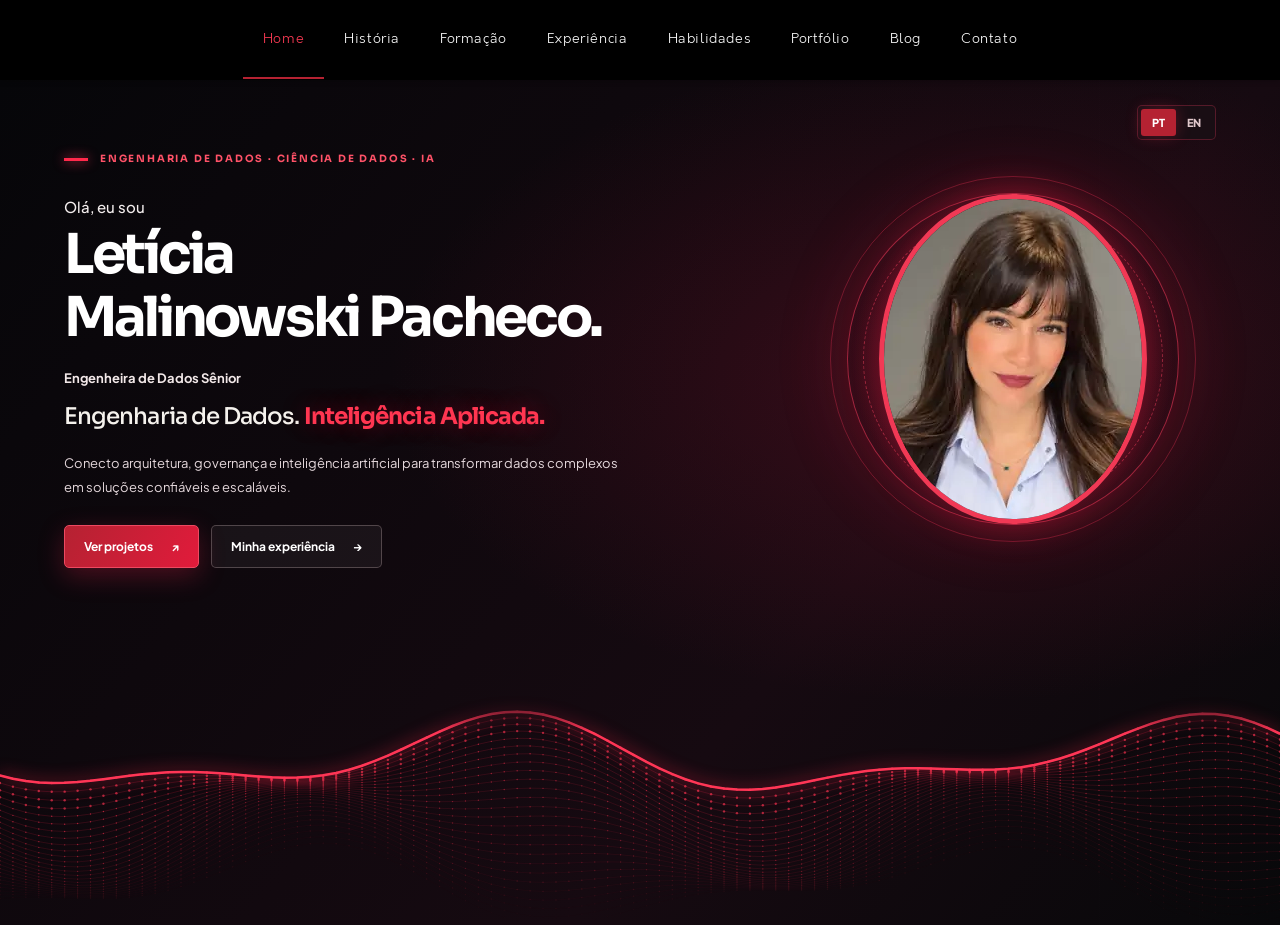
==== commit b9f711a6: "Restaura navegação por abas e mantém redesign apenas na Home sem logo corporativa" ====
--- a/index.html
+++ b/index.html
@@ -1,70 +1,793 @@
-<!doctype html>
+<!-- [base64]
+        ESTRUTURAÇÃO DO SITE
+[base64] -->
+
+<!DOCTYPE html>
 <html lang="pt-BR">
+
 <head>
-<meta charset="UTF-8">
-<meta name="viewport" content="width=device-width,initial-scale=1">
-<meta name="theme-color" content="#09090d">
-<meta name="description" content="Letícia Malinowski Pacheco — Engenharia de Dados Sênior, arquiteturas cloud, governança e inteligência aplicada.">
-<meta property="og:type" content="website"><meta property="og:title" content="Letícia Malinowski Pacheco | Akkaron Technology">
-<meta property="og:description" content="Engenharia de Dados. Inteligência Aplicada.">
-<meta property="og:image" content="https://lpdata.github.io/images/foto-profissional-2026.webp">
-<title>Letícia Malinowski Pacheco | Akkaron Technology</title>
-<link rel="preconnect" href="https://fonts.googleapis.com"><link rel="preconnect" href="https://fonts.gstatic.com" crossorigin>
-<link href="https://fonts.googleapis.com/css2?family=Sora:wght@400;500;600;700;800&family=Plus+Jakarta+Sans:wght@400;500;600;700;800&display=swap" rel="stylesheet">
-<link rel="stylesheet" href="css/akkaron.css">
-<script defer src="js/akkaron.js"></script>
+        
+    <meta charset="UTF-8">
+    <meta name="viewport" content="width=device-width, initial-scale=1.0">
+    <title>Letícia Malinowski Pacheco | Engenharia de Dados</title>
+    <meta name="description" content="Portfólio profissional de Letícia Malinowski Pacheco, Engenheira de Dados Sênior. Cloud, governança, dados e inteligência artificial.">
+    <link rel="preconnect" href="https://fonts.googleapis.com"><link rel="preconnect" href="https://fonts.gstatic.com" crossorigin>
+    <link rel="stylesheet" href="css/styles.css">
+    <link rel="stylesheet" href="https://cdnjs.cloudflare.com/ajax/libs/font-awesome/6.0.0-beta3/css/all.min.css">
+          
+        <!-- Google tag (gtag.js) -->
+    <script async src="https://www.googletagmanager.com/gtag/js?id=G-R2FP5EM13W"></script>
+    <script>
+          window.dataLayer = window.dataLayer || [];
+          function gtag(){dataLayer.push(arguments);}
+          gtag('js', new Date());
+        
+          gtag('config', 'G-R2FP5EM13W');
+    </script>
+        
 </head>
+    
+<!-- [base64]
+        ESTRUTURAÇÃO DAS ABAS
+[base64] -->
+    
 <body>
-<a class="skip-link" href="#main" data-pt="Ir para o conteúdo" data-en="Skip to content">Ir para o conteúdo</a>
-<header class="site-header" id="topo">
-  <a class="official-logo" href="#inicio" aria-label="Akkaron Technology — Home"><img src="images/akkaron-logo-oficial.webp" alt="AKKARON TECHNOLOGY" width="640" height="168"></a>
-  <span class="brand-divider" aria-hidden="true"></span><span class="brand-context" data-pt="PORTFÓLIO PROFISSIONAL" data-en="PROFESSIONAL PORTFOLIO">PORTFÓLIO PROFISSIONAL</span>
-  <nav class="main-nav" id="mainNav" aria-label="Navegação principal">
-    <a href="#inicio" data-pt="Início" data-en="Home">Início</a>
-    <a href="#especialidades" data-pt="Especialidades" data-en="Expertise">Especialidades</a>
-    <a href="#experiencia" data-pt="Experiência" data-en="Experience">Experiência</a>
-    <a href="#projetos" data-pt="Projetos" data-en="Projects">Projetos</a>
-    <a href="#sobre" data-pt="Sobre" data-en="About">Sobre</a>
-    <a href="#contato" data-pt="Contato" data-en="Contact">Contato</a>
-  </nav>
-  <div class="header-tools"><div class="language-selector" role="group" aria-label="Language / Idioma"><button class="lang-option active" type="button" data-lang="pt" aria-pressed="true">PT</button><button class="lang-option" type="button" data-lang="en" aria-pressed="false">EN</button></div><button class="menu-toggle" id="menuToggle" type="button" aria-controls="mainNav" aria-expanded="false" aria-label="Abrir menu"><span></span><span></span><span></span></button></div>
-</header>
-<main id="main">
-<section class="hero" id="inicio" aria-labelledby="hero-title">
-  <div class="hero-glow"></div><div class="bars bars-left" aria-hidden="true"><i></i><i></i><i></i><i></i><i></i><i></i><i></i><i></i></div><div class="bars bars-right" aria-hidden="true"><i></i><i></i><i></i><i></i><i></i><i></i><i></i><i></i></div>
-  <div class="hero-inner container">
-    <div class="hero-copy">
-      <p class="eyebrow" data-pt="ENGENHARIA DE DADOS · INTELIGÊNCIA APLICADA" data-en="DATA ENGINEERING · APPLIED INTELLIGENCE">ENGENHARIA DE DADOS · INTELIGÊNCIA APLICADA</p>
-      <p class="hero-intro" data-pt="Olá, eu sou" data-en="Hello, I'm">Olá, eu sou</p>
-      <h1 id="hero-title">Letícia <span>Malinowski Pacheco.</span></h1>
-      <p class="hero-tagline" data-pt="Transformando dados complexos em <strong>inteligência e impacto.</strong>" data-en="Turning complex data into <strong>intelligence and impact.</strong>">Transformando dados complexos em <strong>inteligência e impacto.</strong></p>
-      <p class="hero-role" data-pt="Engenheira de Dados Sênior <span>·</span> Ciência de Dados <span>·</span> IA" data-en="Senior Data Engineer <span>·</span> Data Science <span>·</span> AI">Engenheira de Dados Sênior <span>·</span> Ciência de Dados <span>·</span> IA</p>
-      <p class="hero-description" data-pt="Projeto arquiteturas de dados escaláveis, soluções de governança e inteligência aplicada. Combino engenharia, estatística e tecnologia para transformar desafios complexos em soluções que geram valor." data-en="I design scalable data architectures, governance solutions and applied intelligence. I combine engineering, statistics and technology to turn complex challenges into solutions that deliver value.">Projeto arquiteturas de dados escaláveis, soluções de governança e inteligência aplicada. Combino engenharia, estatística e tecnologia para transformar desafios complexos em soluções que geram valor.</p>
-      <div class="hero-actions"><a class="button button-primary" href="#projetos"><span data-pt="Explorar projetos" data-en="Explore projects">Explorar projetos</span><span aria-hidden="true">↗</span></a><a class="button button-outline" href="#experiencia"><span data-pt="Minha trajetória" data-en="My experience">Minha trajetória</span><span aria-hidden="true">→</span></a></div>
+    <main class="main-content-area">
+        
+        <header class="tab-nav">
+            <nav>
+                <ul role="tablist">
+                    <li><a href="#inicio" role="tab" class="active-tab" data-tab="inicio">Home</a></li>
+                    <li><a href="#historia" role="tab" data-tab="historia">História</a></li>
+                    <li><a href="#formacao" role="tab" data-tab="formacao">Formação</a></li>
+                    <li><a href="#trajetoria" role="tab" data-tab="trajetoria">Experiência</a></li>
+                    <li><a href="#tech-stack" role="tab" data-tab="tech-stack">Habilidades</a></li>
+                    <li><a href="#portfolio" role="tab" data-tab="portfolio">Portfólio</a></li>
+                    <li><a href="#insights" role="tab" data-tab="insights">Blog</a></li>
+                    <li><a href="#contato" role="tab" data-tab="contato">Contato</a></li>
+                </ul>
+            </nav>
+        </header>
+
+<!-- [base64]
+        SEÇÃO HOME
+[base64] -->
+        
+<section id="inicio" role="tabpanel" class="content-section active-content" aria-label="Início">
+  <div class="section-inner home-akkaron">
+    <div class="home-lang" role="group" aria-label="Idioma / Language">
+      <button type="button" class="home-lang-btn active" data-home-lang="pt" aria-pressed="true">PT</button>
+      <button type="button" class="home-lang-btn" data-home-lang="en" aria-pressed="false">EN</button>
     </div>
-    <div class="hero-portrait"><div class="portrait-rings"><div class="portrait-frame"><img src="images/foto-profissional-2026.webp" alt="Letícia Malinowski Pacheco" width="320" height="320" fetchpriority="high"></div></div><div class="portrait-caption"><span class="status-dot"></span>DATA · CLOUD · AI</div></div>
+    <div class="home-akkaron-grid">
+      <div class="home-copy">
+        <div class="home-eyebrow" data-pt="ENGENHARIA DE DADOS · CIÊNCIA DE DADOS · IA" data-en="DATA ENGINEERING · DATA SCIENCE · AI">ENGENHARIA DE DADOS · CIÊNCIA DE DADOS · IA</div>
+        <p class="home-hello" data-pt="Olá, eu sou" data-en="Hello, I'm">Olá, eu sou</p>
+        <h1>Letícia <span>Malinowski Pacheco.</span></h1>
+        <p class="home-profession" data-pt="Engenheira de Dados Sênior" data-en="Senior Data Engineer">Engenheira de Dados Sênior</p>
+        <p class="home-slogan" data-pt="Engenharia de Dados. <strong>Inteligência Aplicada.</strong>" data-en="Data Engineering. <strong>Applied Intelligence.</strong>">Engenharia de Dados. <strong>Inteligência Aplicada.</strong></p>
+        <p class="home-pitch" data-pt="Conecto arquitetura, governança e inteligência artificial para transformar dados complexos em soluções confiáveis e escaláveis." data-en="I combine architecture, governance, and artificial intelligence to turn complex data into reliable, scalable solutions.">Conecto arquitetura, governança e inteligência artificial para transformar dados complexos em soluções confiáveis e escaláveis.</p>
+        <div class="home-actions">
+          <a class="home-button home-button-primary" href="#portfolio" data-open-tab="portfolio"><span data-pt="Ver projetos" data-en="View projects">Ver projetos</span><span aria-hidden="true">↗</span></a>
+          <a class="home-button home-button-secondary" href="#trajetoria" data-open-tab="trajetoria"><span data-pt="Minha experiência" data-en="My experience">Minha experiência</span><span aria-hidden="true">→</span></a>
+        </div>
+      </div>
+      <div class="home-portrait-wrap">
+        <div class="home-portrait-halo">
+          <img src="images/foto-profissional-2026.webp" class="home-portrait" alt="Retrato profissional de Letícia Malinowski Pacheco" width="320" height="320" fetchpriority="high">
+        </div>
+      </div>
+    </div>
+    <canvas class="home-data-wave" id="homeDataWave" aria-hidden="true"></canvas>
   </div>
-  <canvas id="dataWave" class="data-wave" aria-hidden="true"></canvas><div class="wave-edge"></div>
-  <div class="hero-bottom container"><span data-pt="ARQUITETURA • GOVERNANÇA • INTELIGÊNCIA" data-en="ARCHITECTURE • GOVERNANCE • INTELLIGENCE">ARQUITETURA • GOVERNANÇA • INTELIGÊNCIA</span><a href="#especialidades" aria-label="Scroll down">↓</a></div>
 </section>
-<section class="section expertise-section" id="especialidades">
-  <div class="container"><div class="section-heading"><p class="eyebrow" data-pt="O QUE EU CONSTRUO" data-en="WHAT I BUILD">O QUE EU CONSTRUO</p><h2 data-pt="Engenharia sólida. <em>Inteligência aplicada.</em>" data-en="Robust engineering. <em>Applied intelligence.</em>">Engenharia sólida. <em>Inteligência aplicada.</em></h2><p class="section-lead" data-pt="Do dado bruto à decisão: arquitetura, confiança e inteligência em um mesmo ecossistema." data-en="From raw data to decisions: architecture, trust and intelligence in one ecosystem.">Do dado bruto à decisão: arquitetura, confiança e inteligência em um mesmo ecossistema.</p></div>
-  <div class="expertise-grid">
-    <article class="expertise-card"><span class="card-number">01</span><div class="card-symbol">▥</div><h3 data-pt="Engenharia de Dados" data-en="Data Engineering">Engenharia de Dados</h3><p data-pt="Pipelines, integração, modelagem e arquiteturas cloud preparadas para escalar." data-en="Pipelines, integration, modeling and cloud architectures built for scale.">Pipelines, integração, modelagem e arquiteturas cloud preparadas para escalar.</p><div class="card-line"></div></article>
-    <article class="expertise-card"><span class="card-number">02</span><div class="card-symbol">◇</div><h3 data-pt="Inteligência Aplicada" data-en="Applied Intelligence">Inteligência Aplicada</h3><p data-pt="Estatística, ciência de dados e soluções com IA para decisões melhores." data-en="Statistics, data science and AI solutions for better decision-making.">Estatística, ciência de dados e soluções com IA para decisões melhores.</p><div class="card-line"></div></article>
-    <article class="expertise-card"><span class="card-number">03</span><div class="card-symbol">▱</div><h3 data-pt="Governança de Dados" data-en="Data Governance">Governança de Dados</h3><p data-pt="Qualidade, catálogo, classificação, rastreabilidade e proteção de dados." data-en="Quality, cataloging, classification, traceability and data protection.">Qualidade, catálogo, classificação, rastreabilidade e proteção de dados.</p><div class="card-line"></div></article>
-  </div><div class="tech-strip"><span data-pt="TECNOLOGIAS EM DESTAQUE" data-en="SELECTED TECHNOLOGIES">TECNOLOGIAS EM DESTAQUE</span><div><b>AWS</b><b>Databricks</b><b>Snowflake</b><b>Python</b><b>PySpark</b><b>SQL</b></div></div></div>
-</section>
-<section class="section experience-section" id="experiencia"><div class="container"><div class="section-heading"><p class="eyebrow" data-pt="TRAJETÓRIA PROFISSIONAL" data-en="PROFESSIONAL JOURNEY">TRAJETÓRIA PROFISSIONAL</p><h2 data-pt="Experiência construída <em>na prática.</em>" data-en="Experience built <em>in practice.</em>">Experiência construída <em>na prática.</em></h2></div>
-<div class="timeline"><article class="timeline-item"><time>2026 —</time><div><span class="mini-label" data-pt="ATUAÇÃO ATUAL" data-en="CURRENT ROLE">ATUAÇÃO ATUAL</span><h3 data-pt="Engenheira de Dados Sênior" data-en="Senior Data Engineer">Engenheira de Dados Sênior</h3><p>Grupo Orangefox</p><p data-pt="Engenharia de plataformas, governança, qualidade, arquitetura cloud e soluções de automação com AWS, Databricks e Snowflake." data-en="Data platform engineering, governance, quality, cloud architecture and automation solutions with AWS, Databricks and Snowflake.">Engenharia de plataformas, governança, qualidade, arquitetura cloud e soluções de automação com AWS, Databricks e Snowflake.</p></div></article>
-<article class="timeline-item"><time>2025 — 2026</time><div><h3 data-pt="Cientista de Dados" data-en="Data Scientist">Cientista de Dados</h3><p>Grupo Positivo</p><p data-pt="Modelagem, análise de dados e desenvolvimento de soluções analíticas." data-en="Modeling, data analysis and development of analytical solutions.">Modelagem, análise de dados e desenvolvimento de soluções analíticas.</p></div></article>
-<article class="timeline-item"><time>2014 — 2024</time><div><h3 data-pt="Engenharia Civil e Consultoria" data-en="Civil Engineering and Consulting">Engenharia Civil e Consultoria</h3><p data-pt="Experiência multidisciplinar" data-en="Multidisciplinary experience">Experiência multidisciplinar</p><p data-pt="Uma década desenvolvendo visão sistêmica, análise quantitativa e liderança de projetos complexos." data-en="A decade building systems thinking, quantitative analysis and leadership in complex projects.">Uma década desenvolvendo visão sistêmica, análise quantitativa e liderança de projetos complexos.</p></div></article></div></div></section>
-<section class="section projects-section" id="projetos"><div class="container"><div class="section-heading"><p class="eyebrow" data-pt="PROJETOS SELECIONADOS" data-en="SELECTED PROJECTS">PROJETOS SELECIONADOS</p><h2 data-pt="Problemas reais. <em>Soluções inteligentes.</em>" data-en="Real problems. <em>Intelligent solutions.</em>">Problemas reais. <em>Soluções inteligentes.</em></h2><p class="section-lead" data-pt="Uma amostra das áreas em que aplico engenharia e ciência de dados." data-en="A selection of areas where I apply data engineering and data science.">Uma amostra das áreas em que aplico engenharia e ciência de dados.</p></div>
-<div class="project-grid"><article class="project-card"><span class="project-type">DATA GOVERNANCE</span><h3 data-pt="Governança e auditoria de dados" data-en="Data governance and auditing">Governança e auditoria de dados</h3><p data-pt="Inventário, classificação, monitoramento de não conformidades e automação de controles em plataformas de dados." data-en="Inventory, classification, noncompliance monitoring and automated controls across data platforms.">Inventário, classificação, monitoramento de não conformidades e automação de controles em plataformas de dados.</p><span class="tech-label">Databricks · SQL · Python</span></article>
-<article class="project-card"><span class="project-type">MACHINE LEARNING</span><h3>RetenX</h3><p data-pt="Modelagem preditiva para identificação de risco de evasão estudantil e apoio à tomada de decisão." data-en="Predictive modeling to identify student attrition risk and support decision-making.">Modelagem preditiva para identificação de risco de evasão estudantil e apoio à tomada de decisão.</p><span class="tech-label">Python · Azure ML · SQL</span></article>
-<article class="project-card"><span class="project-type">DATA AUTOMATION</span><h3>ReconeX</h3><p data-pt="Integração de registros e automação de fluxos operacionais com rastreabilidade e indicadores." data-en="Record integration and automated operational workflows with traceability and performance indicators.">Integração de registros e automação de fluxos operacionais com rastreabilidade e indicadores.</p><span class="tech-label">Power Automate · Python · BI</span></article></div></div></section>
-<section class="section about-section" id="sobre"><div class="container about-grid"><div><p class="eyebrow" data-pt="ALÉM DO CÓDIGO" data-en="BEYOND THE CODE">ALÉM DO CÓDIGO</p><h2 data-pt="Curiosidade que move. <em>Conhecimento que transforma.</em>" data-en="Driven by curiosity. <em>Transformed by knowledge.</em>">Curiosidade que move. <em>Conhecimento que transforma.</em></h2></div><div><p data-pt="Minha trajetória começou na Engenharia Civil e evoluiu para a engenharia de dados, estatística e inteligência artificial. Cada mudança ampliou a forma como enxergo problemas — e como construo soluções." data-en="My journey began in Civil Engineering and evolved toward data engineering, statistics and artificial intelligence. Each transition broadened how I understand problems — and how I build solutions.">Minha trajetória começou na Engenharia Civil e evoluiu para a engenharia de dados, estatística e inteligência artificial. Cada mudança ampliou a forma como enxergo problemas — e como construo soluções.</p><p data-pt="Acredito no uso responsável da tecnologia e no poder do conhecimento para gerar impacto real." data-en="I believe in responsible technology and the power of knowledge to create meaningful impact.">Acredito no uso responsável da tecnologia e no poder do conhecimento para gerar impacto real.</p><a href="portfolio-2025.html#historia" class="text-link"><span data-pt="Conhecer minha história completa" data-en="Read my full story (Portuguese)">Conhecer minha história completa</span> ↗</a></div></div></section>
-<section class="section contact-section" id="contato"><div class="container contact-inner"><p class="eyebrow" data-pt="VAMOS CONVERSAR" data-en="LET'S CONNECT">VAMOS CONVERSAR</p><h2 data-pt="Grandes soluções começam <em>com boas conexões.</em>" data-en="Great solutions start <em>with meaningful connections.</em>">Grandes soluções começam <em>com boas conexões.</em></h2><p data-pt="Aberta a conversas sobre tecnologia, dados, pesquisa e novos desafios profissionais." data-en="Open to conversations about technology, data, research and new professional opportunities.">Aberta a conversas sobre tecnologia, dados, pesquisa e novos desafios profissionais.</p><div class="hero-actions center"><a class="button button-primary" href="mailto:leticia.pacheco@ufpr.br"><span data-pt="Enviar e-mail" data-en="Send an email">Enviar e-mail</span> ↗</a><a class="button button-outline" href="https://www.linkedin.com/in/leticia-pacheco-data-and-ai-engineer/" target="_blank" rel="noopener noreferrer">LinkedIn ↗</a><a class="button button-outline" href="https://github.com/lpdata" target="_blank" rel="noopener noreferrer">GitHub ↗</a></div></div></section>
-</main>
-<footer class="site-footer container"><div><strong>AKKARON TECHNOLOGY</strong><span data-pt="Portfólio profissional de Letícia Malinowski Pacheco" data-en="Professional portfolio of Letícia Malinowski Pacheco">Portfólio profissional de Letícia Malinowski Pacheco</span></div><a href="#topo" data-pt="Voltar ao topo ↑" data-en="Back to top ↑">Voltar ao topo ↑</a><small>© 2026</small></footer>
-</body></html>+        
+<!-- [base64]
+        SEÇÃO HISTÓRIA
+[base64] -->
+        
+        <section id="historia" role="tabpanel" class="content-section">
+            <div class="section-inner">
+                <div class="title-box">
+                    <h2>História & Propósito</h2>                    
+                </div>
+                <div class="content-box">
+                    <p>Nasci em uma realidade desafiadora, filha de mãe solteira que trabalhou a vida toda como operadora de caixa. Foi com ela que aprendi, desde cedo, o valor do esforço, da perseverança e da dignidade em cada conquista, por menor que fosse. Não havia atalhos, mas sempre havia coragem e determinação. Cresci entendendo que o caminho não seria fácil, mas que o conhecimento poderia ser a chave para abrir portas que antes pareciam inalcançáveis.</p>
+                    <p>Minha primeira grande escolha foi a Engenharia Civil. Eu queria compreender as estruturas e construir o sonho das pessoas. Foram anos de muito esforço, de aprendizado intenso e de superação de limites que eu mesma não imaginava que existiriam e que eu conseguiria ultrapassar. Naquele período, descobri que a disciplina e a resiliência são tão importantes quanto o conhecimento técnico.</p>
+                    <img src="images/historia1.jpg" alt="Desfile 7 de Setembro - 1999" class="image-floated img-float-left" id="foto-infancia">
+                    <p>Mas a vida é feita de ciclos, e eu compreendi que aquela etapa, por mais significativa que fosse, não era meu ponto final. Dentro de mim crescia o desejo de explorar algo maior, algo que fosse além de cálculos e projetos físicos. Eu queria compreender o invisível, aquilo que não se vê a olho nu, mas que tem o poder de mover sociedades inteiras: os dados.</p>
+                    <p>Foi assim que decidi recomeçar. Fiz a transição de carreira e depois de um tempo iniciei uma nova graduação em Estatística e Ciência de Dados, escolhendo trilhar um caminho ainda mais desafiador. Não foi uma decisão simple, exige humildade reconhecer que é hora de começar do zero, quando tantos já esperam que você se acomode ao que conquistou depois de tantos anos. Mas eu sabia que esse era o passo necessário para alinhar minha vida ao meu verdadeiro propósito.</p>
+                    <p>Hoje, ao olhar para trás, vejo que minha história não é apenas sobre carreiras ou diplomas, mas sobre coragem. A coragem de assumir riscos, de acreditar na intuição e de não permitir que a voz dos outros abafasse a minha. Decidi diariamente investir em mim e me comprometer com o futuro que quero construir. Cada queda se transformou em aprendizado, cada dificuldade em combustível, cada escolha em uma nova chance de evolução.</p>
+                    <p>Meu propósito é transformar dados e inteligência artificial em instrumentos de evolução contínua. Acredito que a tecnologia só faz sentido quando serve às pessoas, quando abre portas e gera impacto humano real. Quero que cada análise seja mais do que um número, que cada algoritmo seja mais do que uma equação: que sejam ferramentas capazes de mudar destinos.</p>
+                    <img src="images/IMG_1171.JPG" alt="Oradora dos Formandos - 2020" class="image-floated img-float-right" id="foto-formatura">
+                    <p>Minha visão de futuro é clara: viver em um mundo em que a ciência e a inovação estejam a serviço de algo maior, ajudando a construir sociedades mais justas, humanas e sustentáveis. Acredito que a IA não deve ser um privilégio de poucos, mas uma aliada da coletividade, capaz de reduzir desigualdades e criar novas possibilidades para todos.</p>
+                    <p>Essa é a minha jornada até aqui: filha de uma mulher forte, formada pela disciplina da engenharia e guiada pela curiosidade infinita e o desejo de aprender todos os dias. Minha história é sobre não aceitar limites impostos, sobre acreditar que sempre é tempo de recomeçar e sobre sonhar com um futuro em que a tecnologia e o ser humano caminham lado a lado. E se há algo que desejo deixar registrado é: faça o que pode, com o que tem, onde estiver e NUNCA desista.</p>
+                </div>     
+            </div>
+        </section>
+
+<!-- [base64]
+        SEÇÃO FORMAÇÃO
+[base64] -->
+        
+        <section id="formacao" role="tabpanel" class="content-section">
+            <div class="section-inner">
+                <div class="job-history">
+                    <h3 class="section-title">Linha do Tempo Acadêmica</h3>
+                        <div class="timeline-container">
+                            
+                            <article class="expandable-item">
+                                <div class="summary">
+                                    <div class="logo-container">
+                                        <img src="images/logoufpr.png" alt="Logo da UFPR">
+                                    </div>
+                                    <div class="info-container">
+                                        <div>
+                                            <h4>Bacharelado em Estatística e Ciência de Dados</h4>
+                                            <p class="periodo">Universidade Federal do Paraná (UFPR) · 2025 – 2029 (previsão)</p>
+                                            <P><strong>Status: </strong>em andamento</P>
+                                        </div>
+                                        <button class="expand-btn">+ Saiba mais</button>
+                                    </div>
+                                </div>
+                                <div class="details">
+                                    <div class="expanded-content">
+                                        <h4>📚 Disciplinas de Destaque</h4>
+                                        <ul>
+                                            <li>Modelos de Regressão Linear</li>
+                                            <li>Estatística Multivariada</li>
+                                            <li>Séries Temporais e Modelos Dinâmicos</li>
+                                            <li>Inferência Estatística</li>
+                                            <li>Teoria da Probabilidade</li>
+                                            <li>Visualização de Dados</li>
+                                        </ul>
+                                        <h4>🔬 Iniciação Científica e Pesquisas</h4> 
+                                        <ul>
+                                                <li class="text-justify">Modelo preditivo de evasão estudantil: Modelagem do risco de evasão com base em padrões de desempenho e engajamento estudantil.
+                                                Resultados orientam políticas institucionais de permanência e apoio educacional.</li>
+                                                <li class="text-justify">Modelo financeiro da inflação nos alimentos x pobreza mundial: Análise multirregional do impacto da inflação de alimentos sobre a pobreza.
+                                                Modelos de regressão e séries temporais projetam tendências econômicas e desigualdades emergentes.</li>
+                                                <li class="text-justify">Modelo preditivo de áreas de risco na Amazônia: Desenvolvimento de modelo estatístico e de machine learning para estimar o avanço do desmatamento ilegal.
+                                                Integra dados ambientais, socioeconômicos e climáticos para prever zonas críticas de vulnerabilidade.</li>                                            
+                                        </ul>
+                                        <h4>🌍 Extensão Universitária</h4>
+                                        <ul>
+                                            <li>Liga Acadêmica - Liga de Data Science (LDS) 03/2025-atual</li>
+                                            <li>Projeto Fórmula 03/2025-10/2025</li>
+                                        </ul>
+                                    </div>
+                                </div>
+                            </article>
+                            <article class="expandable-item">
+                                <div class="summary">
+                                    <div class="logo-container">
+                                        <img src="images/logoufpr.png" alt="Logo da UFPR">
+                                    </div>
+                                    <div class="info-container">
+                                        <div>
+                                            <h4>Machine Learning - Disciplina Isolada no Mestrado em Ciência de Dados</h4>
+                                            <p class="periodo">Universidade Federal do Paraná (UFPR) · 2025 – 2025</p>
+                                            <P><strong>Status: </strong>concluído</P>
+                                            <p><i>Candidata ao ingresso no mestrado em 2026</i></p>
+                                        </div>
+                                        <button class="expand-btn">+ Saiba mais</button>
+                                    </div>
+                                </div>
+                                <div class="details">
+                                    <div class="expanded-content">
+                                        <h4>🔬 Produção Ciêntifica em Desenvolvimento na Disciplina</h4>
+                                        <p>Impacto da Inflação de Alimentos na Pobreza Global</p>
+                                        <p class="text-justify">O estudo que investiga como a inflação de alimentos influencia o aumento da pobreza mundial nos últimos dez anos, utilizando dados do Banco Mundial.
+                                                Serão aplicadas técnicas de aprendizado supervisionado, como Regressão Linear Múltipla, Regressão Logística, Árvore de Decisão e Random Forest,
+                                                com validação cruzada e métricas de desempenho (R², RMSE, AUC e F1-score). O modelo permitirá estimar o impacto direto da inflação
+                                                sobre a pobreza e prever a tendência global para o próximo ano, destacando países e regiões mais vulneráveis a choques de preços.</p>
+                                    </div>
+                                </div>
+                            </article>
+                            <article class="expandable-item">
+                                <div class="summary">
+                                    <div class="logo-container">
+                                        <img src="images/logoharvard.png" alt="Logo da UFPR">
+                                    </div>
+                                    <div class="info-container">
+                                        <div>
+                                            <h4>Harvard Aspire Leaders Program</h4>
+                                            <p class="periodo">Aspire Institute · 2025-2025</p>
+                                            <P><strong>Status: </strong>concluído</P>
+                                        </div>
+                                        <button class="expand-btn">+ Saiba mais</button>
+                                    </div>
+                                </div>
+                                <div class="details">
+                                    <div class="expanded-content">
+                                        <h4>🎓 Sobre o Programa</h4>
+                                        <p class="text-justify">O programa é uma iniciativa global criada por ex-alunos de Harvard que reúne jovens de diferentes países com o propósito de desenvolver
+                                                lideranças conscientes e inclusivas. Durante o programa, vivi uma imersão transformadora em autoconhecimento, inteligência emocional, comunicação
+                                                e pensamento crítico, além de desenvolver habilidades de liderança colaborativa e networking internacional. As mentorias e os desafios propostos
+                                                me ajudaram a compreender meu papel como agente de impacto social e a aprimorar minha capacidade de analisar problemas complexos,
+                                                tomar decisões éticas e liderar com empatia. Também aprofundei meu inglês e ampliei minha visão sobre diversidade, equidade e propósito profissional.
+                                                O Aspire me mostrou que liderança não é apenas sobre resultados, mas sobre inspirar, ouvir e transformar realidades por meio do conhecimento e da ação.</p>
+                                    </div>
+                                </div>
+                            </article>
+                            <article class="expandable-item">
+                                <div class="summary">
+                                    <div class="logo-container">
+                                        <img src="images/logoipog.jpeg" alt="Logo da UFPR">
+                                    </div>
+                                    <div class="info-container">
+                                        <div>
+                                            <h4>MBA em Projeto, Desempenho e Construção de Estruturas e Fundações</h4>
+                                            <p class="periodo">IPOG · 2021 – 2022</p>
+                                            <P><strong>Status: </strong>concluído</P>
+                                        </div>
+                                        <button class="expand-btn">+ Saiba mais</button>
+                                    </div>
+                                </div>
+                                <div class="details">
+                                    <div class="expanded-content">
+                                        <h4>🎓 Sobre o Programa</h4>
+                                        <p class="text-justify">O MBA formou uma base sólida em análise estrutural,
+                                                dimensionamento e modelagem computacional, com foco em desempenho técnico, eficiência e automação de processos construtivos.
+                                                O curso integrou software de cálculo, compatibilização de projetos e controle tecnológico, fortalecendo a
+                                                capacidade de análise, simulação e tomada de decisão baseada em dados técnicos.</p>  
+                                    </div>
+                                </div>
+                            </article>
+                            <article class="expandable-item">
+                                <div class="summary">
+                                    <div class="logo-container">
+                                        <img src="images/logounesc.png" alt="Logo da UFPR">
+                                    </div>
+                                    <div class="info-container">
+                                        <div>
+                                            <h4>Bacharelado em Engenharia Civil</h4>
+                                            <p class="periodo">Universidade do Extremo Sul Catarinense (UNESC) · 2014 – 2020</p>
+                                            <P><strong>Status: </strong>concluído</P>
+                                        </div>
+                                        <button class="expand-btn">+ Saiba mais</button>
+                                    </div>
+                                </div>
+                                <div class="details">
+                                    <div class="expanded-content">
+                                            
+                                        <h4>📚 Disciplinas de Destaque</h4>
+                                        <ul>
+                                            <li>Empreendendorismo</li>
+                                            <li>Matemática Financeira</li>
+                                            <li>Pontes</li>
+                                            <li>Planejamento e Controle de Obras</li>
+                                        </ul>
+                                            
+                                <!--======================================================================================================
+                                                                           PRODUÇÃO ACADÊMICA
+                                ======================================================================================================== -->
+                                            
+                                        <h4>📝 Produção Acadêmica</h4>
+                                        <ul>
+                                 <!-- Produção 01  -->
+                                                 <li class="text-justify">ROCHA, L. P. R.; WANDERLIND, A.; VITO, M.. Análise da Resistência em Dobras de Chapas de Aço Acima dos Limites da NBR14762:2010.
+                                                        TCC - Trabalho de Conclusão de Curso. , 2020</li>                                               
+                                 <!-- Produção 02  -->                                                
+                                                <li class="text-justify"> SANGALETTI, J. L.; ROCHA, L. P. R.; CAUDURO, F.; MULLER, C. R.. Estudo comparativo de propriedades físicas e mecânicas
+                                                        de amostras de solo coletadas em Criciúma/SC e Içara/SC. Revista Técnico-Científica de Engenharia Civil UNESC. v.1, p.34, 2019.</li>
+                                 <!-- Produção 03  -->
+                                                <li class="text-justify">MULLER, C. R.; KOPPE, J. C.; CAUDURO, F.; ROCHA, L. P. R.. Aspectos Relacionados à Segurança de Barragens de Rejeitos de Mineração: Uma Revisão Conceitual.
+                                                        XIX Congresso Brasileiro de Mecânica dos Solos e Engenharia Geotécnica - COBRAMSEG 2018. , 2018</li>
+
+
+
+                                                
+                                        </ul>
+                                            
+                                        <h4>🔬 Iniciação Científica e Pesquisas</h4>
+                                        <ul>
+                                                <li class="text-justify">Bolsista de Iniciação Cientifica PIBIC - Nov. de 2015 a Jul. de 2016 – Planejamento e Gestão Territorial (Análise de Precipitação Pluvial)</li>
+                                                <li class="text-justify"> Bolsista de Iniciação Cientifica PIC 170 - Mar de 2018 a Jul. 2019 – Estudo de Rupturas de Barragens de Rejeito de Mineração</li>
+                                        </ul>
+                                        <h4>🌍 Extensão Universitária</h4>
+                                        <ul>
+                                                <li>Bolsista do Programa de Extensão - Jun. 2018 a Jul. 2020 – Popularização Científica e Tecnológica</li>
+                                                <li class="text-justify">Monitora das disciplinas de: Álgebra Linear, Fundamentos Matemáticos, Física I e II, Cálculo I e II, Cálculo Numérico,
+                                                    Mecânica Geral I, Resistência dos Materiais I e II, Concreto Armado II e Estruturas Metálicas</li>
+                                                <li>Liga Acadêmica de Empreendendorismo - LET's 2014 - 2015</li>
+                                        </ul>
+                                        <h4>🤝 Atividades Acadêmicas</h4>
+                                        <ul>
+                                                <li>Secretária do Centro Acadêmico de Engenharia Civil</li>
+                                                <li>Secretária e Vice-Presidente do Diretório Central dos Estudantes</li>
+                                                <li>Representante dos cursos de Ciências, Engenharias e Tecnologia na câmara de administração e finanças</li>
+                                                <li>Representante do Curso de Engenharia Civil UNESC no CREA JR SC</li>
+                                                <li>Fundadora e Secretária do SENGE Jovem SC</li>
+                                        </ul> 
+                                        <h4>🏆 Reconhecimentos & Destaques</h4>
+                                        <ul>
+                                                <li>Oradora dos Formandos de Engenharia 2020/01</li>
+                                                <li>3º Lugar no concurso estadual de Pontes em Palito de Picolés UNIVALE 2015</li>
+                                        </ul>
+                                    </div>
+                                </div>
+                            </article>
+                        </div>
+                </div>
+<div class="job-history publications">
+    <h3 class="section-title">Produções Científicas & Publicações</h3>
+                    <div class="timeline-container">
+                        <!-- PUBLICAÇÃO 1 -->
+                        <article class="expandable-item">
+                            <div class="summary">
+                                <div class="logo-container">
+                                    <!-- Ícone (Font Awesome) no lugar de logo -->
+                                    <i class="fa-solid fa-book-open logo-icon" aria-hidden="true"></i>
+                                </div>
+                                <div class="info-container">
+                                    <div>
+                                        <h4 class="peso-medio">Análise da Resistência em Dobras de Chapas de Aço Acima dos Limites da NBR14762:2010.</h4>
+                                        <p class="texto-p">
+                                            <strong>Autores:</strong> ROCHA, L. P. R.; WANDERLIND, A.; VITO, M.<br>
+                                            <strong>Situação:</strong> Concluso (TCC - Trabalho de Conclusão de Curso.)<br>
+                                            <strong>Ano:</strong> 2020
+                                        </p>
+                                    </div>
+                                    <button class="expand-btn">+ Saiba mais</button>
+                                </div>
+                            </div>
+                            <div class="details" aria-hidden="true">
+                                <div class="expanded-content">
+                                    <!-- Coloque aqui resumo/abstract, links, DOI, PDF, etc. -->
+                                    <p>[Resumo/abstract da publicação ou link para o trabalho]</p>
+                                </div>
+                            </div>
+                        </article>
+                
+                        <!-- PUBLICAÇÃO 2 -->
+                        <article class="expandable-item">
+                            <div class="summary">
+                                <div class="logo-container">
+                                    <i class="fa-solid fa-book-open logo-icon" aria-hidden="true"></i>
+                                </div>
+                                <div class="info-container">
+                                    <div>
+                                        <h4 class="peso-medio">Estudo comparativo de propriedades físicas e mecânicas de amostras de solo coletadas em Criciúma/SC e Içara/SC.</h4>
+                                        <p class="texto-p">
+                                            <strong>Autores:</strong> SANGALETTI, J. L.; ROCHA, L. P. R.; CAUDURO, F.; MULLER, C. R.<br>
+                                            <strong>Situação:</strong> Publicado — Revista Técnico-Científica de Engenharia Civil UNESC, v.1, p.34.<br>
+                                            <strong>Ano:</strong> 2019
+                                        </p>
+                                    </div>
+                                    <button class="expand-btn">+ Saiba mais</button>
+                                </div>
+                            </div>
+                            <div class="details" aria-hidden="true">
+                                <div class="expanded-content">
+                                    <p>[Resumo/abstract da publicação ou link para a revista]</p>
+                                </div>
+                            </div>
+                        </article>
+                    </div>
+                </div>
+            </div>
+        </section>
+
+<!-- [base64]
+        SEÇÃO EXPERIÊNCIA
+[base64] -->
+        
+        <section id="trajetoria" role="tabpanel" class="content-section">
+          <div class="section-inner">
+            <h2 class="section-title">Trajetória Profissional</h2>
+        
+            <div class="timeline-container">
+        
+              <!-- EXPERIÊNCIA 1 -->
+              <article class="expandable-item">
+                <div class="summary">
+                  <div class="logo-container">
+                    <img src="images/positivo_logo.png" alt="Logo Grupo Positivo">
+                  </div>
+                  <div class="info-container">
+                    <div>
+                      <h4>Cientista de Dados</h4>
+                      <p class="periodo">Grupo Positivo · 06/2025 - Atual</p>
+                    </div>
+                    <button class="expand-btn">+ Saiba mais</button>
+                  </div>
+                </div>
+                <div class="details">
+                  <div class="expanded-content">
+                    <p class="text-justify">No Grupo Positivo, atuo como Cientista de Dados liderando todo o ciclo de vida da informação, desde a estruturação de processos de coleta até a entrega de inteligência aplicada à tomada de decisão. Minha responsabilidade abrange o gerenciamento completo do ciclo de vida de modelos de machine learning, onde projeto fluxos de ingestão a partir de múltiplas fontes institucionais. Utilizo o GitLab para o versionamento de projetos e automação de pipelines de treinamento e deploy, garantindo padronização, rastreabilidade e governança de dados e modelos através do Unity Catalog.
+
+                                                Minha rotina envolve a arquitetura de bases e a implementação de automações em todos os níveis, além de realizar processos rigorosos de limpeza, transformação e feature engineering. Na frente de modelagem, desenvolvo modelos preditivos de classificação (como árvores, ensembles e regressão logística), séries temporais e clustering. Para garantir a eficácia desses modelos, aplico técnicas para lidar com desbalanceamento extremo, como SMOTE, undersampling e oversampling, e realizo a otimização de hiperparâmetros via Grid Search, Random Search e Optuna, além da calibração de thresholds para alinhar as predições às necessidades do negócio.
+
+                                        No dia a dia, utilizo o MLflow para o tracking e registro de experimentos, permitindo um versionamento de modelos baseado em uma análise criteriosa de métricas de avaliação como AUC, Precision, Recall, F1 e KS. Atuo diretamente no Model Serving para o deploy em produção, criando integrações via APIs e monitorando a performance contínua. Complemento essa atuação técnica com Business Intelligence em Qlik Sense, Power BI e Tableau, traduzindo resultados complexos em insights claros. 
+                    📌 Projeto de destaque: idealizei e estou desenvolvendo o RetenX, modelo preditivo de evasão estudantil que integra estatística, ciência de dados e inteligência artificial. A solução gera scores explicáveis de risco individual, antecipando padrões de evasão e orientando ações de intervenção. O RetenX consolidou-se como um ecossistema que combina governança, explicabilidade e visualizações em tempo real, tornando-se um pilar estratégico institucional.</p>
+                    <p><strong>Palavras-chave:</strong> modelagem preditiva, MLOps, arquitetura de dados, machine learning.</p>
+                  </div>
+                </div>
+              </article>
+        
+              <!-- EXPERIÊNCIA 2 -->
+              <article class="expandable-item">
+                <div class="summary">
+                  <div class="logo-container">
+                    <img src="images/m3.png" alt="Logo Engenharia Malinowski">
+                  </div>
+                  <div class="info-container">
+                    <div>
+                      <h4>Consultora de Engenharia & Ciência de Dados</h4>
+                      <p class="periodo">Engenharia Malinowski · 09/2019 - 05/2025</p>
+                    </div>
+                    <button class="expand-btn">+ Saiba mais</button>
+                  </div>
+                </div>
+                <div class="details">
+                  <div class="expanded-content">
+                    <p class="text-justify">Minha trajetória como consultora terceirizada foi marcada por uma imersão profunda em diversos segmentos do mercado, desde o varejo e o setor industrial até áreas de tecnologia. Essa versatilidade me permitiu dominar o ciclo de dados de ponta a ponta em cenários extremamente heterogêneos. Atuei não apenas como técnica, mas como uma facilitadora estratégica, sendo responsável por conduzir projetos que transformavam ambientes de dados caóticos em arquiteturas escaláveis e prontas para a tomada de decisão. Desenvolvi e implementei pipelines de ingestão e transformação complexos utilizando Python, R, SQL e PySpark, garantindo que o fluxo da informação fosse fluido e confiável para sustentar modelos de larga escala.
+
+Para lidar com essa diversidade de clientes, especializei-me em arquiteturas multi-cloud, entregando soluções sob medida em ambientes AWS, Azure e Google Cloud Platform. Em cada projeto, o desafio era diferente: em alguns contextos, utilizei ferramentas de virtualização de dados como Denodo para integrar silos de informação de forma ágil sem a necessidade de migrações custosas; em outros, o foco era a otimização de armazenamento e performance em Teradata, onde lidei com volumes massivos de dados históricos para grandes corporações. Meu trabalho envolvia desde a modelagem de data lakes e data warehouses até a garantia de que cada etapa do processo estivesse em conformidade com a LGPD e as melhores práticas de governança e rastreabilidade.
+
+O que mais me motiva nessa atuação é a capacidade de elevar a maturidade analítica das empresas. Para isso, mergulhei em análises estatísticas avançadas e estudos de viabilidade que iam além do código, buscando entender a dor real do negócio. Trabalhei lado a lado com times de engenharia, marketing e experiência do cliente, traduzindo necessidades operacionais em camadas de consumo de dados eficientes. Além de estruturar toda a engenharia por trás do dado, finalizava o ciclo com a criação de dashboards executivos e operacionais em Power BI e Tableau, transformando dados brutos em ativos visuais que orientavam o conselho administrativo e as frentes de operação. Essa experiência consolidou minha visão de que a ciência de dados só é plena quando une rigor técnico, escalabilidade tecnológica e um profundo impacto nos resultados da organização..</p>
+                    <p><strong>Palavras-chave:</strong> estatística, cloud computing, data lake & warehouses, governança de dados.</p>
+                  </div>
+                </div>
+              </article>
+        
+              <!-- EXPERIÊNCIA 3 -->
+              <article class="expandable-item">
+                <div class="summary">
+                  <div class="logo-container">
+                    <img src="images/background.jpg" alt="Logo Engenharia Civil">
+                  </div>
+                  <div class="info-container">
+                    <div>
+                      <h4>Background (Carreira em Engenharia Civil)</h4>
+                      <p class="periodo">Engenharia Civil · 2014 - 2024</p>
+                    </div>
+                    <button class="expand-btn">+ Saiba mais</button>
+                  </div>
+                </div>
+                <div class="details">
+                  <div class="expanded-content">
+                    <p class="text-justify">Minha trajetória profissional começou cedo, passando por funções de garçonete a auxiliar contábil, que me ensinaram disciplina, responsabilidade e a importância do atendimento ao cliente. Essas vivências iniciais foram fundamentais para desenvolver maturidade profissional, resiliência e adaptabilidade, além de me proporcionarem diferentes visões de mercado e gestão de pessoas.
+                    Na universidade, iniciei pesquisas e projetos acadêmicos que ampliaram minha capacidade técnica e analítica, ao mesmo tempo em que consolidava minha carreira na engenharia civil. Foram 10 anos de atuação contínua, nos quais evoluí de funções técnicas a posições de liderança, assumindo responsabilidades como gestora de área e líder direta de equipes.
+                    Entre as experiências mais marcantes, destaco minha passagem pela Engenharia Castanhel, onde participei do fechamento de contratos de grande relevância, envolvendo obras de alto porte que exigiam precisão técnica, visão estratégica e habilidade de negociação. Posteriormente, na Pasqualotto & GT, atuei como engenheira de planejamento em alguns dos maiores edifícios residenciais da América Latina. Ao longo dessa trajetória, ultrapassei a marca de 1 milhão de m² em orçamento e planejamento de obras, consolidando experiência em projetos de grande escala que exigiam organização exemplar, controle rigoroso de prazos e custos, alinhamento de equipes multidisciplinares e aplicação de metodologias ágeis.
+                    Essa vivência me proporcionou domínio em gestão de projetos e equipes, liderança estratégica, negociação, documentação técnica e tomada de decisão em cenários desafiadores. Carrego comigo uma visão sistêmica construída ao longo dessa trajetória e a capacidade de estruturar processos, coordenar equipes e transformar desafios em resultados de excelência.
+                    Hoje aplico essa bagagem como diferencial na minha atuação na área de dados e IA, unindo disciplina técnica, clareza na comunicação e visão estratégica para gerar impacto real nos negócios.</p>
+                    <p><strong>Palavras-chave:</strong> liderança multidisciplinar, metodologias ágeis, visão sistêmica, gestão de prazos e recursos.</p>
+                  </div>
+                </div>
+              </article>
+        
+            </div>
+        
+            <!-- EXPERIÊNCIAS ACADÊMICAS -->
+            <h2 class="section-title">Experiências Acadêmicas & Voluntariados</h2>
+            <div class="timeline-container">
+              <article class="expandable-item">
+                <div class="summary">
+                  <div class="logo-container">
+                    <img src="images/extensao.JPG" alt="Logo UNESC">
+                  </div>
+                  <div class="info-container">
+                    <div>
+                      <h4>Bolsista de Extensão - Projeto de Popularização Científica e Tecnológica</h4>
+                      <p class="periodo">UNESC · 2018 - 2020</p>
+                    </div>
+                  </div>
+                </div>
+              </article>
+        
+              <article class="expandable-item">
+                <div class="summary">
+                  <div class="logo-container">
+                    <img src="images/cnpq.png" alt="Logo UNESC">
+                  </div>
+                  <div class="info-container">
+                    <div>
+                      <h4>Bolsista de Pesquisa Científica (CNPq) - Ruptura de Barragem de Rejeitos de Mineração</h4>
+                      <p class="periodo">UNESC · 2017 - 2018</p>
+                    </div>
+                  </div>
+                </div>
+              </article>
+        
+              <article class="expandable-item">
+                <div class="summary">
+                  <div class="logo-container">
+                    <img src="images/cnpq.png" alt="Logo UNESC">
+                  </div>
+                  <div class="info-container">
+                    <div>
+                      <h4>Bolsista de Pesquisa Científica (CNPq) - Pesquisa Planejamento e Gestão Territorial</h4>
+                      <p class="periodo">UNESC · 2015 - 2016</p>
+                    </div>
+                  </div>
+                </div>
+              </article>
+            </div>
+        
+            <!-- CLIENTES -->
+            <h2 class="section-title">Conheça alguns dos meus clientes</h2>
+            <div class="clients-grid">
+              <img src="images/logo_castanhel.png" alt="Cliente 1">
+              <img src="images/logo_apae.png" alt="Cliente 2">
+              <img src="images/logo_ccl.png" alt="Cliente 3">
+              <img src="images/logo_cocal.jpg" alt="Cliente 4">
+              <img src="images/logo_hype.png" alt="Cliente 5">
+              <img src="images/logo_madero.jpg" alt="Cliente 6">
+              <img src="images/logo_mindset.png" alt="Cliente 7">
+              <img src="images/logo_pgt.png" alt="Cliente 8">
+              <img src="images/logo_unesc.png" alt="Cliente 9">
+              <img src="images/logo_unicinco.jpg" alt="Cliente 10">
+            </div>
+          </div>
+        </section>
+
+
+<!-- [base64]
+        SEÇÃO HABILIDADES
+[base64] -->
+        
+        <section id="tech-stack" role="tabpanel" class="content-section">
+          <div class="section-inner">
+            <h2 class="section-title">Tech Stack</h2>
+        
+            <div class="tech-grid">
+              <div class="tech-category">
+                <h3>Linguagens</h3>
+                <img src="images/linguagens_teste.png" alt="Gráfico de habilidades em linguagens" class="skill-image">
+              </div>
+        
+              <div class="tech-category">
+                <h3>Cloud & Infra</h3>
+                <img src="images/linguagens_teste.png" alt="Gráfico de habilidades em Cloud e Infraestrutura" class="skill-image">
+              </div>
+        
+              <div class="tech-category">
+                <h3>Estatística & ML</h3>
+                <img src="images/linguagens_teste.png" alt="Gráfico de habilidades em Estatística e Machine Learning" class="skill-image">
+              </div>
+        
+              <div class="tech-category">
+                <h3>Automação & Workflow</h3>
+                <img src="images/linguagens_teste.png" alt="Gráfico de habilidades em Automação e Workflow" class="skill-image">
+              </div>
+        
+              <div class="tech-category">
+                <h3>Visualização de Dados</h3>
+                <img src="images/linguagens_teste.png" alt="Gráfico de habilidades em Visualização de Dados" class="skill-image">
+              </div>
+        
+              <div class="tech-category">
+                <h3>Ferramentas Ágeis</h3>
+                <img src="images/linguagens_teste.png" alt="Gráfico de habilidades em Ferramentas Ágeis" class="skill-image">
+              </div>
+        
+              <div class="tech-category">
+                <h3>Idiomas</h3>
+                <img src="images/linguagens_teste.png" alt="Gráfico de habilidades em Idiomas" class="skill-image">
+              </div>
+        
+              <div class="tech-category">
+                <h3>Conhecimentos Diversos</h3>
+                <img src="images/linguagens_teste.png" alt="Gráfico de habilidades em Conhecimentos Diversos" class="skill-image">
+              </div>
+            </div>
+        
+                <div class="certifications-content">
+                  <h3 class="section-title">Certificações & Reconhecimentos</h3>
+                
+                  <div class="certification-container">
+                    
+                    <!-- CARD 1 -->
+                    <div class="cert-card">
+                      <img src="images/certificadoelasnaiaavancado.jpeg" alt="Certificado Elas na IA Avançado" class="cert-image">
+                      <div class="cert-info">
+                        <h3 class="cert-title">Programa de Mentoria Elas na IA Avançado</h3>
+                        <h4 class="cert-institution">Microsoft + WoMakersCode</h4>
+                        <p class="cert-description">
+                          Mentoria intensiva em Inteligência Artificial aplicada, com foco em Azure AI, OpenAI e automações com IA generativa.  
+                          Abordagem prática com criação de pipelines e integração de modelos de visão computacional e linguagem natural.
+                        </p>
+                      </div>
+                    </div>
+                
+                    <!-- CARD 2 -->
+                    <div class="cert-card">
+                      <img src="images/certificadoelasnaiaavancado.jpeg" alt="Certificação Microsoft AI-102" class="cert-image">
+                      <div class="cert-info">
+                        <h3 class="cert-title">Microsoft Certified: AI-102</h3>
+                        <h4 class="cert-institution">Microsoft Azure</h4>
+                        <p class="cert-description">
+                          Certificação de Engenharia de Inteligência Artificial que valida habilidades em design e deployment de soluções com Azure Cognitive Services, Azure Bot Service e Azure OpenAI.
+                        </p>
+                      </div>
+                    </div>
+                
+                    <!-- CARD 3 -->
+                    <div class="cert-card">
+                      <img src="images/certificadoelasnaiaavancado.jpeg" alt="Certificação Microsoft AI-900" class="cert-image">
+                      <div class="cert-info">
+                        <h3 class="cert-title">Microsoft Certified: AI-900</h3>
+                        <h4 class="cert-institution">Microsoft Azure</h4>
+                        <p class="cert-description">
+                          Fundamentos de Inteligência Artificial e Machine Learning com foco em conceitos, workloads e responsabilidades éticas em IA.
+                        </p>
+                      </div>
+                    </div>
+
+                  </div>
+                </div>
+ 
+          </div>
+        </section>
+
+<!-- [base64]
+        SEÇÃO PORTFÓLIO
+[base64] -->
+        <section id="portfolio" role="tabpanel" class="content-section">
+          <div class="section-inner">
+            <h2 class="section-title">Projetos & Portfólio</h2>
+        
+            <div class="portfolio-list">
+        
+              <!-- RetenX -->
+              <article class="portfolio-item">
+                <div class="pi-logo"><i class="fa-solid fa-chart-line" aria-hidden="true"></i></div>
+                <div class="pi-body">
+                  <h3 class="pi-title">RetenX</h3>
+                  <p class="pi-row"><strong>Problema:</strong> Alta evasão estudantil e pouca visibilidade preditiva de risco.</p>
+                  <p class="pi-row"><strong>Solução:</strong> Modelo de ML com variáveis acadêmicas e comportamentais, dashboards explicativos e alertas automáticos.</p>
+                  <p class="pi-row"><strong>Impacto:</strong> Redução de 32% na evasão em unidades-piloto e priorização eficiente de atendimentos.</p>
+                  <p class="pi-row pi-tools"><strong>Ferramentas usadas:</strong> Python, SQL Server, Qlik Sense, Azure ML, Power Automate, Pandas, Scikit-Learn.</p>
+                </div>
+              </article>
+        
+              <!-- ReconeX -->
+              <article class="portfolio-item">
+                <div class="pi-logo"><i class="fa-solid fa-share-nodes" aria-hidden="true"></i></div>
+                <div class="pi-body">
+                  <h3 class="pi-title">ReconeX</h3>
+                  <p class="pi-row"><strong>Problema:</strong> Registros de NPS sem rastreabilidade e retrabalhos em transferências.</p>
+                  <p class="pi-row"><strong>Solução:</strong> Integração omnichannel com SharePoint Lists, automações e dashboards de SLA.</p>
+                  <p class="pi-row"><strong>Impacto:</strong> −45% no tempo médio de resposta e aumento no índice de satisfação.</p>
+                  <p class="pi-row pi-tools"><strong>Ferramentas usadas:</strong> Power Automate, Qlik Sense, SharePoint, Python, Excel Online.</p>
+                </div>
+              </article>
+               
+            </div>
+          </div>
+        </section>
+
+<!-- [base64]
+        SEÇÃO BLOG
+[base64] -->
+        
+        <section id="insights" role="tabpanel" class="content-section">
+          <div class="section-inner">
+            <h2 class="section-title">Insights & Conteúdo</h2>
+        
+            <div class="content-posts">
+        
+              <!-- POST 1 (mídia à direita) -->
+              <article class="blog-card">
+                <div class="blog-text">
+                  <h3 class="blog-title">Como a Inteligência Artificial está moldando o futuro do trabalho</h3>
+                  <p class="blog-description">
+                    A IA já está transformando setores inteiros — de finanças à educação — com automação, análise de dados e personalização em escala.
+                    Nesta publicação, analiso os impactos da adoção massiva de IA nas profissões do futuro e como se preparar para esse novo cenário.
+                  </p>
+                  <a href="https://www.linkedin.com/in/leticia-pacheco-data-and-ai-engineer/" target="_blank" class="blog-link">Ler mais no LinkedIn →</a>
+                </div>
+                <div class="blog-media">
+                  <img src="images/post_ai_trabalho.jpg" alt="IA e futuro do trabalho" class="blog-image">
+                </div>
+              </article>
+        
+              <!-- POST 2 (mídia à esquerda automaticamente por CSS) -->
+              <article class="blog-card">
+                <div class="blog-text">
+                  <h3 class="blog-title">Modelos Preditivos na Prática: do Dataset ao Insight</h3>
+                  <p class="blog-description">
+                    Compartilho meu processo de construção de modelos preditivos reais — da coleta e limpeza de dados até a explicabilidade de resultados.
+                    Exemplos práticos em Python e R, aplicados a cenários reais de negócios.
+                  </p>
+                  <a href="https://github.com/lpdata" target="_blank" class="blog-link">Ver projeto no GitHub →</a>
+                </div>
+                <div class="blog-media">
+                  <img src="images/post_ml_modelos.jpg" alt="Machine Learning e Modelos Preditivos" class="blog-image">
+                </div>
+              </article>
+        
+              <!-- POST 3 (mídia à direita novamente) -->
+              <article class="blog-card">
+                <div class="blog-text">
+                  <h3 class="blog-title">Visualização de Dados: contar histórias com clareza</h3>
+                  <p class="blog-description">
+                    Gráficos são mais que ilustrações — são ferramentas de comunicação. Princípios de design, percepção e storytelling
+                    visual aplicados a dashboards de impacto.
+                  </p>
+                  <a href="https://lpdata.ai" target="_blank" class="blog-link">Explorar visualizações →</a>
+                </div>
+                <div class="blog-media">
+                  <video class="blog-video" controls poster="images/post_viz_thumb.jpg">
+                    <source src="videos/visualizacao_dados.mp4" type="video/mp4">
+                    Seu navegador não suporta vídeo.
+                  </video>
+                </div>
+              </article>
+        
+            </div>
+          </div>
+        </section>
+
+
+<!-- [base64]
+        SEÇÃO GALERIA
+[base64] -->
+            
+        <section id="galeria" role="tabpanel" class="content-section">
+            <div class="section-inner">
+                <div class="under-construction">
+                    <p>Esta seção está em construção. Volte em breve para novidades!</p>
+                    <img src="images/pg_construção.gif" alt="Seção em construção" class="construction-gif">
+                </div>
+            </div>
+        </section>
+
+<!-- [base64]
+        SEÇÃO ALÉM DA CARREIRA
+[base64] -->
+            
+        <section id="hobbies" role="tabpanel" class="content-section">
+            <div class="section-inner">
+                <div class="under-construction">
+                    <p>Esta seção está em construção. Volte em breve para novidades!</p>
+                    <img src="images/pg_construção.gif" alt="Seção em construção" class="construction-gif">
+                </div>
+            </div>
+        </section>
+
+        <section id="contato" role="tabpanel" class="content-section">
+            <div class="section-inner">
+                <h2 class="section-title">Contato</h2>
+                <p class="texto-g peso-medio">Estou aberta a novas oportunidades, projetos e colaborações. Sinta-se à vontade para entrar em contato através dos canais abaixo.</p>
+                
+                <div class="contact-grid">
+                    <div class="contact-item">
+                        <i class="fa-solid fa-envelope"></i>
+                        <h4>E-mail</h4>
+                        <a href="mailto:leticia.pacheco@ufpr.br">leticia.pacheco@ufpr.br</a>
+                    </div>
+                    <div class="contact-item">
+                        <i class="fa-brands fa-whatsapp"></i>
+                        <h4>WhatsApp</h4>
+                        <a href="https://wa.me/5541997324694" target="_blank" rel="noopener noreferrer">+55 (41) 99732-4694</a>
+                    </div>
+                    <div class="contact-item">
+                        <i class="fa-brands fa-linkedin"></i>
+                        <h4>LinkedIn</h4>
+                        <a href="https://www.linkedin.com/in/leticia-pacheco-data-and-ai-engineer/" target="_blank" rel="noopener noreferrer">/leticia-pacheco-data-and-ai-engineer</a>
+                    </div>
+                    <div class="contact-item">
+                        <i class="fa-brands fa-github"></i>
+                        <h4>GitHub</h4>
+                        <a href="https://github.com/lpdata" target="_blank" rel="noopener noreferrer">/lpdata</a>
+                    </div>
+                </div>
+
+                <div class="resume-download">
+                    <h3>Currículo</h3>
+                    <p>Para um resumo detalhado da minha trajetória profissional e acadêmica, faça o download do meu currículo completo.</p>
+                    <a href="seu-curriculo.pdf" class="button-download" download>
+                        <i class="fa-solid fa-download"></i>
+                        Baixar Currículo (PDF)
+                    </a>
+                </div>
+            </div>
+        </section>
+        
+    </main>
+    <script src="js/script.js"></script>
+</body>
+</html>
--- a/css/styles.css
+++ b/css/styles.css
@@ -0,0 +1,1305 @@
+@import url('https://fonts.googleapis.com/css2?family=Plus+Jakarta+Sans:wght@400;500;600;700;800&family=Sora:wght@400;500;600;700;800&display=swap');
+/*===============================================================================================
+  DECLARAÇÃO DA FONTE EXTERNA 'ORKNEY'
+=================================================================================================*/
+
+/* --- Variação: Normal (Peso 400) --- */
+@font-face {
+    font-family: 'Orkney'; /* Define o nome da família da fonte para ser usado no CSS. */
+    src: url('../fonts/Orkney Regular.woff2') format('woff2'), /* Caminho para o arquivo da fonte no formato woff2 (mais moderno e comprimido). */
+         url('../fonts/Orkney Regular.woff') format('woff'); /* Caminho para o arquivo da fonte no formato woff (maior compatibilidade). */
+    font-weight: 400; /* Associa este arquivo de fonte ao peso 'normal'. */
+    font-style: normal; /* Associa este arquivo ao estilo 'normal' (não itálico). */
+}
+/* --- Variação: Itálico (Peso 400) --- */
+@font-face {
+    font-family: 'Orkney'; /* Mesmo nome de família para agrupar as variações. */
+    src: url('../fonts/Orkney Regular Italic.woff2') format('woff2'),
+         url('../fonts/Orkney Regular Italic.woff') format('woff');
+    font-weight: 400; /* Associa ao peso 'normal'. */
+    font-style: italic; /* Associa ao estilo 'itálico'. */
+}
+/* --- Variação: Médio (Peso 500) --- */
+@font-face {
+    font-family: 'Orkney';
+    src: url('../fonts/Orkney Medium.woff2') format('woff2'),
+         url('../fonts/Orkney Medium.woff') format('woff');
+    font-weight: 500; /* Associa ao peso 'médio'. */
+    font-style: normal;
+}
+/* --- Variação: Médio Itálico (Peso 500) --- */
+@font-face {
+    font-family: 'Orkney';
+    src: url('../fonts/Orkney Medium Italic.woff2') format('woff2'),
+         url('../fonts/Orkney Medium Italic.woff') format('woff');
+    font-weight: 500;
+    font-style: italic;
+}
+/* --- Variação: Leve (Peso 300) --- */
+@font-face {
+    font-family: 'Orkney';
+    src: url('../fonts/Orkney Light.woff2') format('woff2'),
+         url('../fonts/Orkney Light.woff') format('woff');
+    font-weight: 300; /* Associa ao peso 'leve' (light). */
+    font-style: normal;
+}
+/* --- Variação: Leve Itálico (Peso 300) --- */
+@font-face {
+    font-family: 'Orkney';
+    src: url('../fonts/Orkney Light Italic.woff2') format('woff2'),
+         url('../fonts/Orkney Light Italic.woff') format('woff');
+    font-weight: 300;
+    font-style: italic;
+}
+/* --- Variação: Negrito (Peso 700) --- */
+@font-face {
+    font-family: 'Orkney';
+    src: url('../fonts/Orkney Bold.woff2') format('woff2'),
+         url('../fonts/Orkney Bold.woff') format('woff');
+    font-weight: 700; /* Associa ao peso 'negrito' (bold). */
+    font-style: normal;
+}
+/* --- Variação: Negrito Itálico (Peso 700) --- */
+@font-face {
+    font-family: 'Orkney';
+    src: url('../fonts/Orkney Bold Italic.woff2') format('woff2'),
+         url('../fonts/Orkney Bold Italic.woff') format('woff');
+    font-weight: 700;
+    font-style: italic;
+}
+
+/*===============================================================================================
+  DEFINIÇÃO DAS VARIÁVEIS DE CORES 
+=================================================================================================*/
+:root { /* Seletor que representa a raiz do documento (o <html>), onde as variáveis globais são declaradas. */
+    --color-stark: #FFFFFF; /* Define a variável '--color-stark' para a cor branca. */
+    --color-void: #000000; /* Define a variável '--color-void' para a cor preta. */
+    --color-azul-forte: #3abcf5; /* Define a variável '--color-azul-forte' para um tom de azul. */
+    --color-azul-cyan: #3abcf5; /* Define a variável '--color-azul-cyan' para o mesmo tom de azul. */
+    --color-jewl: #3abcf5; /* Define a variável '--color-jewl' para o mesmo tom de azul. */
+    --color-cinza-escuro: #000000; /* Define a variável '--color-cinza-escuro' para a cor preta. */
+}
+
+/*===============================================================================================
+  DEFINIÇÃO DE ESTILOS GERAIS E BODY
+=================================================================================================*/
+body {
+    font-family: 'Orkney', sans-serif; /* Define 'Orkney' como a fonte principal e 'sans-serif' como alternativa. */
+    font-weight: 300; /* Define o peso da fonte padrão como 'leve'. */
+    margin: 0; /* Remove a margem padrão do navegador para o body. */
+    padding: 0; /* Remove o preenchimento padrão do navegador para o body. */
+    background-color: var(--color-stark); /* Usa a variável de cor branca para o fundo do site. */
+    color: var(--color-void); /* Usa a variável de cor preta para o texto padrão do site. */
+}
+
+/* --- Estilo Padrão para Links --- */
+a {
+    color: var(--color-azul-cyan); /* Define a cor padrão de todos os links usando a variável azul. */
+    text-decoration: none; /* Remove o sublinhado padrão dos links. */
+    transition: color 0.3s ease; /* Adiciona uma transição suave de 0.3s para a mudança de cor. */
+}
+
+/* --- Estilo de Links ao Passar o Mouse (Hover) --- */
+a:hover {
+    color: var(--color-azul-forte); /* Altera a cor do link ao passar o mouse. */
+}
+
+/*===============================================================================================
+  DEFINIÇÃO DO SISTEMA DE TIPOGRAFIA
+=================================================================================================*/
+
+/* --- Estilo para Parágrafos --- */
+p {
+    font-size: 1rem; /* Define o tamanho da fonte (1rem = tamanho da fonte raiz, geralmente 16px). */
+    font-weight: 300; /* Define o peso da fonte como 'leve'. */
+    line-height: 1.7; /* Define a altura da linha para 1.7 vezes o tamanho da fonte, melhorando a legibilidade. */
+    margin-bottom: 20px; /* Adiciona um espaço de 20px abaixo de cada parágrafo. */
+}
+
+/* --- Estilos para Títulos --- */
+h1 { font-size: 2.5rem;  font-weight: 400; line-height: 1.2; margin-bottom: 0.5rem; }
+h2 { font-size: 2rem;    font-weight: 700; line-height: 1.3; margin-bottom: 1rem; }
+h3 { font-size: 1.5rem;  font-weight: 500; line-height: 1.4; margin-bottom: 0.75rem; }
+h4 { font-size: 1.25rem; font-weight: 500; line-height: 1.4; margin-bottom: 0.5rem; }
+h5 { font-size: 1rem;    font-weight: 700; line-height: 1.5; margin-bottom: 0.25rem; text-transform: uppercase; letter-spacing: 0.5px; }
+h6 { font-size: 0.9rem;  font-weight: 700; line-height: 1.5; margin-bottom: 0.25rem; color: #555; }
+
+/* --- Classes Utilitárias de Tamanho de Texto --- */
+.texto-gg { font-size: 3rem; line-height: 1.1; } /* Classe para texto extra-grande. */
+.texto-g  { font-size: 1.25rem; } /* Classe para texto grande. */
+.texto-p  { font-size: 0.9rem; } /* Classe para texto pequeno. */
+.texto-pp { font-size: 0.8rem; } /* Classe para texto extra-pequeno. */
+
+/* --- Classes Utilitárias de Peso de Fonte --- */
+.peso-leve   { font-weight: 300; } /* Classe para forçar o peso leve. */
+.peso-normal { font-weight: 400; } /* Classe para forçar o peso normal. */
+.peso-medio  { font-weight: 500; } /* Classe para forçar o peso médio. */
+.peso-negrito{ font-weight: 700; } /* Classe para forçar o peso negrito. */
+
+/* --- Classes Utilitárias de Estilo de Texto --- */
+.texto-italico { font-style: italic; } /* Classe para forçar o estilo itálico. */
+.texto-maiusculo { text-transform: uppercase; letter-spacing: 1px; } /* Classe para transformar o texto em maiúsculas e adicionar espaçamento. */
+.text-justify { text-align: justify; } /*classe para texto justificado. */
+
+/*===============================================================================================
+ LAYOUT DA PÁGINA ÚNICA
+=================================================================================================*/
+.main-content-area {
+    flex-grow: 1; /* Permite que esta área cresça para ocupar o espaço disponível, útil em layouts flex. */
+}
+
+/*===============================================================================================
+  CONFIGURAÇÃO DO SISTEMA DE NAVEGAÇÃO POR ABAS (MENU SUPERIOR)
+=================================================================================================*/
+
+/* --- Container da Barra de Navegação --- */
+.tab-nav {
+    background-color: var(--color-void); /* Define a cor de fundo preta para a barra. */
+    position: sticky; /* Faz a barra de navegação "grudar" no topo da tela ao rolar a página. */
+    top: 0; /* Define a posição 'grudenta' no topo da viewport. */
+    width: 100%; /* Faz a barra ocupar toda a largura da tela. */
+    z-index: 1000; /* Garante que a barra fique na frente de outros elementos da página. */
+    box-shadow: 0 2px 5px rgba(0,0,0,0.2); /* Adiciona uma sombra sutil abaixo da barra. */
+}
+
+/* --- Lista de Itens do Menu --- */
+.tab-nav ul {
+    list-style: none; /* Remove os marcadores (bolinhas) da lista. */
+    margin: 0; /* Remove a margem externa da lista. */
+    padding: 0; /* Remove o preenchimento interno da lista. */
+    display: flex; /* Transforma a lista em um container flex, alinhando os itens horizontalmente. */
+    justify-content: center; /* Centraliza os itens do menu horizontalmente. */
+    overflow-x: auto; /* Permite a rolagem horizontal caso os itens não caibam na tela (em telas pequenas). */
+    white-space: nowrap; /* Impede que os itens do menu quebrem para a linha de baixo. */
+}
+
+/* --- Links Individuais do Menu --- */
+.tab-nav ul li a {
+    display: block; /* Transforma o link em um bloco para que o padding funcione corretamente. */
+    padding: 30px 20px; /* Adiciona espaçamento interno (30px em cima/baixo, 20px nos lados). */
+    color: var(--color-stark); /* Define a cor do texto como branca. */
+    font-weight: 350; /* Define um peso de fonte entre leve e normal. */
+    font-size: 0.88rem; /* Define um tamanho de fonte um pouco menor que o padrão. */
+    letter-spacing: 0.6px; /* Adiciona um leve espaçamento entre as letras. */
+    border-bottom: 3px solid transparent; /* Cria uma borda inferior transparente para a animação. */
+    transition: background-color 0.3s, border-bottom 0.3s, color 0.3s; /* Animação suave para as mudanças de estilo. */
+}
+
+/* --- Efeito ao Passar o Mouse nos Links do Menu --- */
+.tab-nav ul li a:hover {
+    background-color: var(--color-cinza-escuro); /* Muda a cor de fundo ao passar o mouse. */
+    color: var(--color-azul-cyan); /* Muda a cor do texto para azul ao passar o mouse. */
+}
+
+/* --- Estilo do Link da Aba Ativa --- */
+.tab-nav ul li a.active-tab {
+    background-color: transparent; /* Garante que o fundo da aba ativa seja transparente. */
+    border-bottom: 2.5px solid var(--color-azul-cyan); /* Adiciona uma linha azul sólida na parte inferior. */
+    color: var(--color-azul-cyan); /* Muda a cor do texto da aba ativa para azul. */
+}
+
+/*===============================================================================================
+   SEÇÕES DE CONTEÚDO E COMPONENTES
+=================================================================================================*/
+
+/* --- Estilo Base das Seções de Conteúdo --- */
+.content-section {
+    display: none; /* Esconde todas as seções por padrão. */
+    background-color: transparent; /* Fundo transparente. */
+    padding: 15px 40px; /* Espaçamento interno (15px em cima/baixo, 40px nos lados). */
+}
+
+/* --- Estilo da Seção de Conteúdo Ativa --- */
+.content-section.active-content {
+    display: block; /* Mostra a seção que tem a classe 'active-content'. */
+}
+
+/* --- Container Interno das Seções --- */
+.section-inner {
+    max-width: 900px; /* Limita a largura máxima do conteúdo a 900px. */
+    margin: 0 auto; /* Centraliza o container horizontalmente na página. */
+}
+
+/* --- Estilo dos Títulos Principais de Seção --- */
+.section-title {
+    font-family: 'Orkney'; /* Define a fonte. */
+    font-weight: 600; /* Define um peso de fonte semi-negrito. */
+    font-size: 2rem; /* Define o tamanho da fonte. */
+    color: var(--color-void); /* Define a cor do texto como preta. */
+    background-color: transparent; /* Garante um fundo transparente. */
+    text-align: left; /* Alinha o texto à esquerda. */
+    display: block; /* Garante que o elemento ocupe toda a largura disponível. */
+    margin-bottom: 30px; /* Adiciona um espaço abaixo do título. */
+    text-shadow: 2px 2px 5px rgba(0, 0, 0, 0.15); /* Adiciona uma sombra sutil ao texto. */
+}
+
+/* --- Estilo para Títulos Internos (Sub-títulos) --- */
+.internal-title {
+    background-color: transparent; /* Fundo transparente. */
+    padding: 0; /* Remove o preenchimento. */
+    margin-top: 1em; /* Adiciona um espaço acima do título. */
+}
+
+/* --- Estilo para as Tags de Destaque (Highlights) --- */
+.highlights span {
+    display: inline-block; /* Permite aplicar padding e margin corretamente. */
+    background-color: var(--color-cinza-escuro); /* Cor de fundo preta. */
+    color: var(--color-stark); /* Cor do texto branca. */
+    padding: 5px 10px; /* Espaçamento interno. */
+    border-radius: 20px; /* Deixa as bordas completamente arredondadas (formato de pílula). */
+    margin: 5px; /* Espaço externo entre as tags. */
+    font-size: 0.9em; /* Tamanho da fonte um pouco menor. */
+}
+
+/* --- Estilo Comum para Caixas de Conteúdo (Cards) --- */
+.job-history article, .tech-block, .project-card, .certification-item, .expandable-item {
+    padding: 15px; /* Espaçamento interno. */
+    border-radius: 8px; /* Cantos arredondados. */
+    margin-bottom: 20px; /* Espaço abaixo de cada card. */
+}
+
+/* --- Estilo Específico para Cards de Histórico e Itens Expansíveis --- */
+.job-history article, .expandable-item {
+    background-color: #FFFFFF; /* Fundo branco para criar o efeito de "caixa". */
+    border: 1px solid #e0e0e0; /* Borda cinza sutil. */
+    border-radius: 8px; /* Mantém os cantos arredondados. */
+    padding: 15px; /* Espaçamento interno. */
+    margin-bottom: 25px; /* Espaço abaixo dos cards. */
+    box-shadow: 0 6px 12px rgba(0, 0, 0, 0.1); /* Sombra para dar profundidade e efeito 3D. */
+    transition: box-shadow 0.3s ease, transform 0.3s ease; /* Animação suave para a sombra e a transformação. */
+}
+
+/* --- Efeito Hover para os Cards --- */
+.job-history article:hover, .expandable-item:hover {
+    transform: translateY(-3px); /* Move o card 3 pixels para cima ao passar o mouse. */
+    box-shadow: 0 6px 15px rgba(0, 0, 0, 0.12); /* Aumenta a sombra para um efeito de "elevação". */
+}
+
+/* --- Estilo para Cards de Projeto --- */
+.project-card {
+    border-left: 4px solid var(--color-azul-cyan); /* Adiciona uma borda azul à esquerda para destaque. */
+}
+
+/* --- Estilo para o Texto de Período/Data --- */
+.periodo {
+    color: var(--color-void); /* Cor do texto preta. */
+    font-style: italic; /* Estilo de fonte itálico. */
+    margin-top: -10px; /* Margem superior negativa para aproximar do título acima. */
+}
+
+/* --- Botão "Saiba Mais" / "Fechar" --- */
+.expand-btn {
+    background-color: var(--color-azul-forte); /* Cor de fundo azul. */
+    color: var(--color-stark); /* Cor do texto branca. */
+    border: none; /* Remove a borda padrão. */
+    padding: 10px 15px; /* Espaçamento interno. */
+    border-radius: 5px; /* Cantos levemente arredondados. */
+    cursor: pointer; /* Muda o cursor para uma "mãozinha" para indicar que é clicável. */
+    font-size: 0.9em; /* Tamanho da fonte. */
+    transition: background-color 0.3s; /* Animação suave na mudança de cor de fundo. */
+    margin-top: 10px; /* Espaço acima do botão. */
+}
+
+/* --- Efeito Hover para o Botão "Saiba Mais" --- */
+.expand-btn:hover {
+    background-color: var(--color-azul-cyan); /* Escurece a cor de fundo ao passar o mouse. */
+}
+
+/* --- Container dos Detalhes Expansíveis --- */
+.details {
+    overflow: hidden; /* Esconde o conteúdo que transborda a altura do elemento. */
+    max-height: 0; /* Define a altura máxima como 0, escondendo o conteúdo. */
+    transition: max-height 0.5s ease-out, padding 0.5s ease-out; /* Animação suave para a altura e o padding. */
+}
+
+/* --- Classe para Mostrar os Detalhes --- */
+.details.visible {
+    max-height: 1000px; /* Define uma altura máxima grande o suficiente para revelar todo o conteúdo. */
+    padding-top: 15px; /* Adiciona um espaçamento no topo quando o conteúdo está visível. */
+}
+
+/*===============================================================================================
+   ESTILOS PARA A SEÇÃO HOME
+=================================================================================================*/
+
+/* --- Importação de Fonte para o Título Principal "Hi," --- */
+@import url('https://fonts.googleapis.com/css2?family=Playfair+Display:wght@400&display=swap');
+
+/* --- Layout Principal da Seção Home (Foto + Texto) --- */
+.home-hero-layout {
+    display: flex; /* Ativa o layout flexbox, colocando os itens lado a lado. */
+    align-items: center; /* Alinha a foto e o texto verticalmente ao centro. */
+    gap: 40px; /* Cria um espaço de 40px entre a foto e o bloco de texto. */
+    margin-bottom: 30px; /* Adiciona um espaço abaixo do layout principal. */
+}
+
+/* --- Coluna da Esquerda (Foto) --- */
+.hero-left-col {
+    flex-shrink: 0;
+    width: 200px;
+    text-align: center;
+    position: relative;
+    top: 0;
+}
+
+/* --- Foto de Perfil (recorte circular estilo LinkedIn) --- */
+.my-profile-pic {
+    display: block;
+    width: 100%;
+    height: auto;
+    aspect-ratio: 1 / 1;
+    object-fit: cover;
+    object-position: center 35%;
+    border-radius: 50%;
+    box-sizing: border-box;
+    border: 4px solid #ffffff;
+    box-shadow: 0 8px 28px rgba(0, 0, 0, 0.16);
+    margin-left: auto;
+    margin-right: auto;
+}
+
+/* --- Coluna da Direita (Texto) --- */
+.hero-right-col {
+    flex-grow: 1; /* Permite que a coluna de texto cresça para ocupar o espaço restante. */
+    display: flex; /* Ativa o flexbox para os itens dentro desta coluna. */
+    flex-direction: column; /* Empilha os itens verticalmente. */
+    justify-content: center; /* Centraliza os itens verticalmente. */
+}
+
+/* --- Container da Saudação Principal ("Hi," + GIF) --- */
+.hero-main-greeting {
+    display: flex; /* Alinha o "Hi," e o GIF lado a lado. */
+    align-items: center; /* Alinha verticalmente ao centro. */
+    gap: 10px; /* Espaço entre o "Hi," e o GIF. */
+    margin-bottom: -2px; /* Margem negativa para aproximar o subtítulo. */
+}
+
+/* --- Título "Hi," --- */
+.hero-title {
+    font-family: 'Playfair Display', serif; /* Usa a fonte serifada importada. */
+    font-size: 8rem; /* Tamanho de fonte bem grande. */
+    font-weight: 400; /* Peso normal. */
+    margin: 0; /* Remove todas as margens. */
+    line-height: 1; /* Altura de linha compacta. */
+    color: var(--color-void); /* Cor preta. */
+    padding: 0; /* Remove todo o preenchimento. */
+}
+
+/* --- GIF "Welcome" --- */
+.welcome-gif {
+    width: 280px; /* Largura do GIF. */
+    height: auto; /* Altura automática para manter proporção. */
+    position: relative; /* Ativa o posicionamento relativo. */
+    top: 10px; /* Desloca o GIF 10px para baixo. */
+    left: 0; /* Posição horizontal inicial. */
+}
+
+/* --- Subtítulo (Nome) --- */
+.hero-subtitle {
+    font-family: 'Orkney', sans-serif; /* Fonte padrão. */
+    font-size: 1.5rem; /* Tamanho da fonte. */
+    font-weight: 500; /* Peso médio. */
+    margin: 0; /* Remove margens. */
+    color: var(--color-void); /* Cor preta. */
+    text-shadow: 1px 1px 3px rgba(0, 0, 0, 0.3); /* Sombra suave no texto. */
+}
+
+/* --- Cargo (Data Scientist & AI Engineer) --- */
+.hero-role {
+    font-family: 'Orkney', sans-serif; /* Fonte padrão. */
+    font-size: 1.2rem; /* Tamanho da fonte. */
+    font-weight: 300; /* Peso leve. */
+    margin: 5px 0 0 0; /* Adiciona uma pequena margem no topo. */
+    color: #555; /* Cor cinza escuro. */
+}
+
+/* --- Parágrafo de Descrição na Home --- */
+.hero-description {
+    font-family: 'Orkney', sans-serif; /* Fonte padrão. */
+    font-size: 1.1rem; /* Tamanho da fonte. */
+    font-weight: 300; /* Peso leve. */
+    line-height: 1.8; /* Altura da linha aumentada para melhor legibilidade. */
+    margin-top: 30px; /* Espaço acima do parágrafo. */
+    max-width: 800px; /* Largura máxima do parágrafo. */
+    margin-left: 0; /* Remove margem à esquerda. */
+    text-align: justify; /* Alinha o texto nas duas margens (esquerda e direita). */
+}
+
+/* --- Container das Tags de Destaque --- */
+.highlights {
+    text-align: center; /* Centraliza o conteúdo (as tags). */
+    margin-top: 20px; /* Espaço acima do container. */
+}
+
+/* --- Estilo das Tags de Destaque --- */
+.highlights span {
+    display: inline-block; /* Permite aplicar estilos de bloco. */
+    background-color: var(--color-azul-forte); /* Fundo azul. */
+    color: var(--color-stark); /* Texto branco. */
+    padding: 5px 10px; /* Espaçamento interno. */
+    border-radius: 20px; /* Bordas arredondadas. */
+    margin: 5px; /* Espaçamento externo. */
+    font-size: 0.9em; /* Tamanho da fonte. */
+    font-weight: 350; /* Peso de fonte. */
+    box-shadow: 2px 3px 5px rgba(0, 0, 0, 0.2); /* Sombra para dar volume. */
+}
+
+/* --- Correção de Espaçamento no Topo da Seção Home --- */
+#inicio.content-section {
+    padding-top: 15px; /* Reduz o espaçamento superior padrão para esta seção específica. */
+}
+
+/* --- Força a Centralização do Conteúdo na Home --- */
+#inicio .section-inner {
+    display: flex; /* Ativa o flexbox. */
+    flex-direction: column; /* Empilha os itens verticalmente. */
+    align-items: center; /* Centraliza todos os itens filhos horizontalmente. */
+}
+
+/* --- Ajuste no Parágrafo de Descrição --- */
+.hero-description {
+    text-align: justify; /* Mantém o alinhamento justificado. */
+}
+
+/*===============================================================================================
+   ESTILOS PARA A SEÇÃO HISTÓRIA
+=================================================================================================*/
+
+/* --- Estilo Comum para as Caixas de Título e Conteúdo --- */
+.content-box {
+    background-color: #ffffff; /* Fundo branco. */
+    border-radius: 8px; /* Cantos arredondados. */
+    box-shadow: 0 8px 20px rgba(0, 0, 0, 0.1); /* Sombra para dar profundidade. */
+}
+
+/* --- Caixa do Conteúdo --- */
+.content-box {
+    padding: 15px; /* Espaçamento interno. */
+    color: #000000; /* Cor do texto preta. */
+    justify-content: justify; /* Justifica o conteúdo (não é uma propriedade válida aqui, mas a intenção é clara). */
+}
+
+/*--formatação especifica de texto para seção história*/
+
+#historia .content-box {
+    text-align: justify;
+}
+
+/* --- Correção para Layouts com "Float" (Clearfix) --- */
+.content-box::after {
+    content: ""; /* Adiciona um pseudo-elemento vazio. */
+    display: table; /* Cria um novo contexto de formatação. */
+    clear: both; /* Limpa os elementos flutuantes (float) anteriores. */
+}
+
+/* --- Estilo Base para Imagens Flutuantes --- */
+.image-floated {
+    border: 5px solid white; /* Borda branca grossa. */
+    box-shadow: 0 4px 12px rgba(0, 0, 0, 0.25); /* Sombra para destacar a imagem. */
+    border-radius: 6px; /* Cantos levemente arredondados. */
+}
+
+/* --- Tamanho da Foto da Infância --- */
+#foto-infancia {
+    max-width: 145px; /* Largura máxima da imagem. */
+}
+
+/* --- Tamanho da Foto da Formatura --- */
+#foto-formatura {
+    max-width: 250px; /* Largura máxima da imagem. */
+}
+
+/* --- Classe para Flutuar Imagem à Esquerda --- */
+.img-float-left {
+    float: left; /* Faz a imagem flutuar à esquerda do texto. */
+    margin: 5px 20px 10px 0; /* Define as margens (topo, direita, baixo, esquerda). */
+}
+
+/* --- Classe para Flutuar Imagem à Direita --- */
+.img-float-right {
+    float: right; /* Faz a imagem flutuar à direita do texto. */
+    margin: 5px 0 10px 20px; /* Define as margens. */
+}
+
+/* --- Correção Clearfix para a Seção História --- */
+#historia .section-inner::after {
+    content: "";
+    display: table;
+    clear: both;
+}
+
+/*===============================================================================================
+   ESTILOS PARA A SEÇÃO FORMAÇÃO 
+=================================================================================================*/
+
+/* --- Container da Linha do Tempo --- */
+#formacao .timeline-container {
+    position: relative; /* Ativa o posicionamento relativo para a linha vertical. */
+    padding-left: 30px; /* Cria espaço à esquerda para a linha e o ícone. */
+}
+
+/* --- Linha Vertical da Timeline --- */
+#formacao .timeline-container::before {
+    content: ''; /* Adiciona um pseudo-elemento vazio. */
+    position: absolute; /* Posiciona a linha em relação ao .timeline-container. */
+    left: 5px;   /* Distância da borda esquerda. */
+    top: 0;      /* Começa no topo do container. */
+    bottom: 0;   /* Termina no final do container. */
+    width: 2px; /* Espessura da linha. */
+    background-color: var(--color-azul-forte); /* Cor da linha. */
+    border-radius: 1px; /* Arredonda as pontas da linha. */
+}
+
+/* --- Layout Flex para o Resumo da Formação (Logo + Texto) --- */
+#formacao .summary {
+    display: flex; /* Ativa o layout flexbox. */
+    align-items: center; /* Alinha o logo e o texto verticalmente. */
+    gap: 20px; /* Espaço entre o logo e o texto. */
+}
+
+/* --- Container do Logo --- */
+.logo-container {
+    flex-shrink: 0; /* Impede que o container do logo encolha. */
+}
+
+/* --- Imagem do Logo --- */
+.logo-container img {
+    width: 60px; /* Largura fixa para os logos. */
+    height: auto; /* Mantém a proporção da imagem. */
+    display: block; /* Remove espaços extras. */
+}
+
+/* --- Container de Informações (Texto + Botão) --- */
+.info-container {
+    flex-grow: 1; /* Permite que este container cresça. */
+    display: flex; /* Ativa o flexbox. */
+    justify-content: space-between; /* Empurra o texto para a esquerda e o botão para a direita. */
+    align-items: center; /* Alinha verticalmente ao centro. */
+    gap: 20px; /* Espaço mínimo entre o texto e o botão. */
+}
+
+/* --- Estilo do Botão "Saiba Mais" na Seção Formação --- */
+#formacao .expand-btn {
+    background-color: var(--color-azul-forte); /* Fundo azul. */
+    color: #ffffff; /* Texto branco. */
+    border: none; /* Sem borda. */
+    padding: 10px 15px; /* Espaçamento interno. */
+    border-radius: 5px; /* Cantos arredondados. */
+    cursor: pointer; /* Cursor de mão. */
+    font-size: 0.9em; /* Tamanho da fonte. */
+    font-weight: 500; /* Peso médio. */
+    white-space: nowrap; /* Impede que o texto do botão quebre linha. */
+    margin: 0; /* Remove margens. */
+    box-shadow: 0 5px 10px rgba(0, 0, 0, 0.20); /* Sombra para profundidade. */
+    transition: all 0.2s ease-in-out; /* Animação suave para todas as propriedades. */
+}
+
+/* --- Efeito Hover para o Botão "Saiba Mais" --- */
+#formacao .expand-btn:hover {
+    background-color: var(--color-azul-cyan); /* Muda a cor de fundo. */
+    transform: translateY(-2px); /* Efeito de elevação. */
+    box-shadow: 0 8px 16px rgba(0, 0, 0, 0.4); /* Aumenta a sombra. */
+}
+
+/* Modificações para atender área de publicações */
+
+.publications .timeline-container {
+    position: relative;
+    padding-left: 30px;
+}
+
+.publications .timeline-container::before {
+    content: '';
+    position: absolute;
+    left: 5px;
+    top: 0;
+    bottom: 0;
+    width: 2px;
+    background-color: var(--color-azul-forte);
+    border-radius: 1px;
+}
+
+.publications .summary {
+    display: flex;
+    align-items: center;
+    gap: 20px;
+}
+
+.publications .logo-container {
+    flex-shrink: 0;
+    display: grid;
+    place-items: center;
+    width: 60px;
+    height: 60px;
+    border: 1px solid #e0e0e0;
+    border-radius: 50%;
+    background: #fff;
+    box-shadow: 0 4px 10px rgba(0,0,0,0.08);
+}
+
+.publications .logo-icon {
+    font-size: 26px;
+    line-height: 1;
+    color: var(--color-azul-forte);
+}
+
+.publications .info-container {
+    flex-grow: 1;
+    display: flex;
+    justify-content: space-between;
+    align-items: center;
+    gap: 20px;
+}
+
+.publications .expand-btn {
+    background-color: var(--color-azul-forte);
+    color: #ffffff;
+    border: none;
+    padding: 10px 15px;
+    border-radius: 5px;
+    cursor: pointer;
+    font-size: 0.9em;
+    font-weight: 500;
+    white-space: nowrap;
+    margin: 0;
+    box-shadow: 0 5px 10px rgba(0, 0, 0, 0.20);
+    transition: all 0.2s ease-in-out;
+}
+
+.publications .expand-btn:hover {
+    background-color: var(--color-azul-cyan);
+    transform: translateY(-2px);
+    box-shadow: 0 8px 16px rgba(0,0,0,0.4);
+}
+
+/* Responsivo */
+@media (max-width: 800px) {
+    .publications .info-container {
+        flex-direction: column;
+        align-items: flex-start;
+        gap: 10px;
+    }
+}
+
+/* ===============================================================================================
+   EXPERIÊNCIA 
+=================================================================================================*/
+
+#trajetoria .timeline-container {
+  position: relative;
+  padding-left: 30px;
+}
+
+#trajetoria .timeline-container::before {
+  content: '';
+  position: absolute;
+  left: 5px;
+  top: 0;
+  bottom: 0;
+  width: 2px;
+  background-color: var(--color-azul-forte);
+  border-radius: 1px;
+}
+
+#trajetoria .summary {
+  display: flex;
+  align-items: center;
+  gap: 20px;
+}
+
+#trajetoria .logo-container {
+  flex-shrink: 0;
+}
+
+#trajetoria .logo-container img {
+  width: 60px;
+  height: auto;
+  display: block;
+}
+
+#trajetoria .info-container {
+  flex-grow: 1;
+  display: flex;
+  justify-content: space-between;
+  align-items: center;
+  gap: 20px;
+}
+
+#trajetoria .expand-btn {
+  background-color: var(--color-azul-forte);
+  color: #fff;
+  border: none;
+  padding: 10px 15px;
+  border-radius: 5px;
+  cursor: pointer;
+  font-size: 0.9em;
+  font-weight: 500;
+  box-shadow: 0 5px 10px rgba(0,0,0,0.2);
+  transition: all 0.2s ease-in-out;
+}
+
+#trajetoria .expand-btn:hover {
+  background-color: var(--color-azul-cyan);
+  transform: translateY(-2px);
+}
+
+/* CLIENTES — grid de logos */
+.clients-grid {
+  display: grid;
+  grid-template-columns: repeat(5, 1fr);
+  gap: 25px;
+  justify-items: center;
+  margin-top: 40px;
+}
+
+.clients-grid img {
+  max-width: 120px;
+  height: auto;
+  opacity: 0.9;
+  transition: transform 0.3s, opacity 0.3s;
+}
+
+.clients-grid img:hover {
+  transform: scale(1.08);
+  opacity: 1;
+}
+
+/* ===============================================================================================
+   SEÇÃO HABILIDADES 
+=================================================================================================*/
+
+.tech-grid {
+  display: grid;
+  grid-template-columns: repeat(2, 1fr); /* duas colunas fixas */
+  gap: 50px 60px; /* espaço entre linhas e colunas */
+  margin-top: 40px;
+  align-items: start;
+}
+
+.tech-category {
+  text-align: center;
+  background-color: #ffffff;
+  border-radius: 12px;
+  box-shadow: 0 6px 12px rgba(0,0,0,0.1);
+  padding: 25px;
+  transition: transform 0.3s ease, box-shadow 0.3s ease;
+}
+
+.tech-category:hover {
+  transform: translateY(-4px);
+  box-shadow: 0 10px 20px rgba(0,0,0,0.12);
+}
+
+.tech-category h3 {
+  font-weight: 600;
+  font-size: 1.25rem;
+  color: var(--color-void);
+  margin-bottom: 15px;
+}
+
+.skill-image {
+  width: 100%;
+  max-width: 400px; /* evita que estoure */
+  height: auto;
+  border-radius: 10px;
+  box-shadow: 0 4px 8px rgba(0,0,0,0.15);
+  transition: transform 0.2s ease;
+}
+
+.skill-image:hover {
+  transform: scale(1.03);
+}
+
+/* CERTIFICAÇÕES & RECONHECIMENTOS */
+
+.certification-container {
+  display: flex;
+  flex-direction: column;
+  gap: 30px;
+  margin-top: 30px;
+}
+
+/* --- Card principal --- */
+.cert-card {
+  display: flex;
+  align-items: center;
+  gap: 30px;
+  background-color: #ffffff;
+  border-radius: 12px;
+  box-shadow: 0 6px 12px rgba(0,0,0,0.1);
+  padding: 25px;
+  transition: transform 0.3s ease, box-shadow 0.3s ease;
+}
+
+.cert-card:hover {
+  transform: translateY(-4px);
+  box-shadow: 0 10px 20px rgba(0,0,0,0.15);
+}
+
+/* --- Imagem do certificado --- */
+.cert-image {
+  width: 45%;
+  border-radius: 10px;
+  box-shadow: 0 3px 8px rgba(0,0,0,0.1);
+  transition: transform 0.2s ease;
+}
+
+.cert-image:hover {
+  transform: scale(1.02);
+}
+
+/* --- Bloco de texto à direita --- */
+.cert-info {
+  flex: 1;
+  display: flex;
+  flex-direction: column;
+  justify-content: center;
+  text-align: left;
+}
+
+.cert-title {
+  font-size: 1.25rem;
+  font-weight: 700;
+  color: #e91e63; /* rosa forte */
+  margin-bottom: 8px;
+}
+
+.cert-institution {
+  font-size: 1rem;
+  font-weight: 500;
+  color: #26a69a; /* verde suave */
+  margin-bottom: 12px;
+}
+
+.cert-description {
+  font-size: 1rem;
+  font-weight: 400;
+  line-height: 1.6;
+  color: #333;
+  border-left: 4px solid #3abcf5; /* linha azul lateral */
+  padding-left: 15px;
+  text-align: justify;
+}
+
+/* ===============================================================================================
+   PORTFÓLIO 
+=================================================================================================*/
+/* ===================== PORTFÓLIO (tab oficial #portfolio) ===================== */
+
+/* lista em 1 coluna */
+#portfolio .portfolio-list{
+  display:flex;
+  flex-direction:column;
+  gap:24px;
+  margin-top:16px;
+}
+
+/* card único, limpo (um retângulo só) */
+#portfolio .portfolio-item{
+  display:flex;
+  align-items:flex-start;
+  gap:18px;
+  background:#fff;
+  border-radius:12px;
+  box-shadow:0 6px 12px rgba(0,0,0,.10);
+  border:1px solid rgba(226,232,240,.6);
+  padding:20px 22px;
+  transition:transform .25s ease, box-shadow .25s ease;
+}
+#portfolio .portfolio-item:hover{
+  transform:translateY(-3px);
+  box-shadow:0 10px 20px rgba(0,0,0,.14);
+}
+
+/* ícone circular centralizado */
+#portfolio .pi-logo{
+  width:60px;height:60px;border-radius:50%;
+  display:flex;align-items:center;justify-content:center;
+  background:#f5f9ff;border:1px solid #e2e8f0;
+  flex-shrink:0;
+}
+#portfolio .pi-logo i{font-size:22px;color:var(--color-azul-forte,#1976d2);}
+
+/* corpo do card */
+#portfolio .pi-body{flex:1;}
+
+/* título do projeto em AZUL */
+#portfolio .pi-title{
+  margin:0 0 6px 0;
+  font-size:1.15rem;
+  font-weight:800;
+  color:var(--color-azul-forte,#1976d2);
+  letter-spacing:.2px;
+}
+
+/* badge ao lado do título (neutro) */
+#portfolio .pi-badge{
+  margin-left:6px;
+  font-size:.92rem;
+  font-weight:600;
+  color:#616161;
+  opacity:.95;
+}
+
+/* linhas de texto */
+#portfolio .pi-row{
+  margin:.35rem 0;
+  font-size:1rem;
+  color:#333;
+  text-align:justify;
+  line-height:1.65;
+}
+#portfolio .pi-row strong{font-weight:800;color:#111;}
+#portfolio .pi-tools{opacity:.97;margin-top:6px;}
+
+/* responsivo */
+@media (max-width:900px){
+  #portfolio .portfolio-item{padding:18px;}
+  #portfolio .pi-logo{width:54px;height:54px;}
+  #portfolio .pi-title{font-size:1.08rem;}
+}
+@media (max-width:520px){
+  #portfolio .portfolio-item{gap:14px;}
+  #portfolio .pi-logo{width:50px;height:50px;}
+  #portfolio .pi-title{font-size:1.04rem;}
+  #portfolio .pi-badge{font-size:.88rem;}
+}
+
+/* ===============================================================================================
+   SEÇÃO DE CONTEUDO BLOG 
+=================================================================================================*/
+
+.content-posts {
+  display: flex;
+  flex-direction: column;
+  gap: 40px;
+  margin-top: 30px;
+}
+
+.blog-card {
+  display: flex;
+  align-items: center;
+  justify-content: space-between;
+  gap: 30px;
+  background-color: #ffffff;
+  border-radius: 12px;
+  box-shadow: 0 6px 12px rgba(0,0,0,0.1);
+  padding: 30px;
+  transition: transform 0.3s ease, box-shadow 0.3s ease;
+}
+
+.blog-card:hover {
+  transform: translateY(-4px);
+  box-shadow: 0 10px 20px rgba(0,0,0,0.15);
+}
+
+/* --- zigue-zague: cards pares invertem a direção --- */
+.content-posts .blog-card:nth-child(even) {
+  flex-direction: row-reverse;
+}
+
+/* --- texto --- */
+.blog-text {
+  flex: 1;
+  text-align: left;
+}
+
+.blog-title {
+  font-size: 1.3rem;
+  font-weight: 700;
+  color: #f7b801; /* amarelo */
+  margin-bottom: 12px;
+}
+
+.blog-description {
+  font-size: 1rem;
+  color: #333;
+  line-height: 1.7;
+  margin-bottom: 20px;
+  text-align: justify;
+}
+
+/* --- link (laranja) --- */
+.blog-link {
+  display: inline-block;
+  font-weight: 600;
+  color: #ff6f00;
+  text-decoration: none;
+  transition: color 0.2s ease;
+}
+.blog-link:hover { color: #e65100; text-decoration: underline; }
+
+/* --- mídia (imagem/vídeo) --- */
+.blog-media {
+  width: 40%;
+  flex-shrink: 0;
+  display: flex;
+  justify-content: center;
+  align-items: center;
+}
+.blog-image, .blog-video {
+  width: 100%;
+  border-radius: 10px;
+  box-shadow: 0 3px 10px rgba(0,0,0,0.15);
+}
+
+/*===============================================================================================
+   ESTILOS PARA SEÇÃO DE CONTATO
+=================================================================================================*/
+
+/* --- Grid de Contatos --- */
+.contact-grid {
+    display: grid; /* Ativa o layout de grid. */
+    grid-template-columns: repeat(auto-fit, minmax(250px, 1fr)); /* Cria colunas responsivas: cada uma terá no mínimo 250px e elas se ajustarão automaticamente. */
+    gap: 30px; /* Espaço de 30px entre os itens do grid. */
+    margin-top: 40px; /* Espaço acima do grid. */
+    text-align: center; /* Centraliza o texto dentro de cada item. */
+}
+
+/* --- Item Individual de Contato --- */
+.contact-item {
+    background-color: rgba(255, 255, 255, 0.5); /* Fundo branco semi-transparente. */
+    padding: 25px; /* Espaçamento interno. */
+    border-radius: 8px; /* Cantos arredondados. */
+    border: 1px solid #ddd; /* Borda cinza clara. */
+    transition: transform 0.3s ease, box-shadow 0.3s ease; /* Animação suave para elevação e sombra. */
+}
+
+/* --- Efeito Hover no Item de Contato --- */
+.contact-item:hover {
+    transform: translateY(-5px); /* Efeito de elevação ao passar o mouse. */
+    box-shadow: 0 4px 15px rgba(0,0,0,0.1); /* Sombra mais pronunciada no hover. */
+}
+
+/* --- Ícone do Item de Contato --- */
+.contact-item i {
+    font-size: 2.5rem; /* Tamanho grande para o ícone. */
+    color: var(--color-azul-forte); /* Cor azul para o ícone. */
+    margin-bottom: 15px; /* Espaço abaixo do ícone. */
+}
+
+/* --- Título (h4) do Item de Contato --- */
+.contact-item h4 {
+    margin-bottom: 5px; /* Espaço abaixo do título. */
+}
+
+/* --- Link do Item de Contato --- */
+.contact-item a {
+    font-weight: 500; /* Peso de fonte médio para o link. */
+}
+
+/* --- Seção de Download do Currículo --- */
+.resume-download {
+    text-align: center; /* Centraliza o conteúdo. */
+    margin-top: 60px; /* Espaço acima da seção. */
+    padding-top: 30px; /* Espaçamento interno no topo. */
+    border-top: 1px solid #ccc; /* Linha cinza para separar a seção. */
+}
+
+/* --- Botão de Download --- */
+.button-download {
+    display: inline-block; /* Permite aplicar padding e margin. */
+    background-color: var(--color-azul-forte); /* Fundo azul. */
+    color: var(--color-stark); /* Texto branco. */
+    padding: 12px 25px; /* Espaçamento interno. */
+    border-radius: 5px; /* Cantos arredondados. */
+    text-decoration: none; /* Remove sublinhado. */
+    font-weight: 700; /* Texto em negrito. */
+    margin-top: 10px; /* Espaço acima do botão. */
+    transition: background-color 0.3s ease, transform 0.2s ease; /* Animação suave. */
+}
+
+/* --- Efeito Hover no Botão de Download --- */
+.button-download:hover {
+    background-color: var(--color-void); /* Muda o fundo para preto. */
+    transform: translateY(-2px); /* Efeito de elevação. */
+}
+
+/* --- Ícone dentro do Botão de Download --- */
+.button-download i {
+    margin-right: 8px; /* Adiciona espaço à direita do ícone. */
+}
+
+/*=====================================
+  MEDIA QUERIES PARA RESPONSIVIDADE (MOBILE)
+=====================================*/
+@media (max-width: 800px) {
+    /* --- Ajuste no Padding das Seções --- */
+    .content-section {
+        padding: 40px 20px; /* Aumenta o padding vertical e diminui o horizontal. */
+    }
+    /* --- Ajuste na Barra de Navegação --- */
+    .tab-nav ul {
+        justify-content: flex-start; /* Alinha os itens do menu à esquerda. */
+        padding-left: 10px; /* Adiciona um pequeno padding à esquerda. */
+    }
+    /* --- Ajuste nos Links do Menu --- */
+    .tab-nav ul li a {
+        padding: 12px 15px; /* Diminui o padding para os links caberem melhor. */
+        font-size: 0.9em; /* Diminui o tamanho da fonte. */
+    }
+    /* --- Layout da Seção Home para Mobile --- */
+    .home-hero-layout {
+        flex-direction: column; /* Empilha a foto e o texto verticalmente. */
+        align-items: center; /* Centraliza os itens. */
+        text-align: center; /* Centraliza todo o texto. */
+        gap: 30px; /* Define o espaço entre a foto e o texto. */
+    }
+    /* --- Ajuste na Coluna da Foto --- */
+    .hero-left-col {
+        width: 150px; /* Mantém o retrato legível em telas menores. */
+    }
+    /* --- Ajuste na Coluna de Texto --- */
+    .hero-right-col {
+        align-items: center; /* Centraliza o conteúdo. */
+    }
+    /* --- Ajuste na Saudação Principal --- */
+    .hero-main-greeting {
+        flex-direction: row; /* Mantém "Hi" e o GIF lado a lado. */
+        flex-wrap: wrap; /* Permite que quebre a linha se não couber. */
+        justify-content: center; /* Centraliza. */
+        gap: 8px; /* Diminui o espaço. */
+    }
+    /* --- Ajuste no Título "Hi," --- */
+    .hero-title {
+        font-size: 4.5rem; /* Diminui o tamanho da fonte. */
+    }
+    /* --- Ajuste no GIF "Welcome" --- */
+    .welcome-gif {
+        width: 180px; /* Diminui o tamanho do GIF. */
+        top: 0; /* Reseta o posicionamento. */
+        left: 0; /* Reseta o posicionamento. */
+    }
+    /* --- Ajuste no Subtítulo e Cargo --- */
+    .hero-subtitle, .hero-role {
+        font-size: 1.2rem; /* Ajusta o tamanho da fonte. */
+        text-align: center; /* Centraliza o texto. */
+    }
+    /* --- Ajuste no Parágrafo de Descrição --- */
+    .hero-description {
+        font-size: 1.05rem; /* Diminui o tamanho da fonte. */
+        text-align: center; /* Centraliza o texto. */
+    }
+    /* --- Ajuste nas Imagens Flutuantes da História --- */
+    .image-floated {
+        float: none; /* Remove a flutuação da imagem. */
+        display: block; /* Transforma a imagem em um bloco. */
+        margin: 20px auto; /* Centraliza a imagem horizontalmente e adiciona espaço vertical. */
+        max-width: 80%; /* Limita a largura da imagem. */
+    }
+    /* --- Ajuste na Seção Formação --- */
+    #formacao .summary {
+        gap: 15px; /* Diminui o espaço entre o logo e o texto. */
+    }
+    
+    .logo-container img {
+        width: 50px; /* Diminui o tamanho dos logos. */
+    }
+
+  @media (max-width: 900px) {
+    .cert-card {
+      flex-direction: column;
+      align-items: center;
+      text-align: center;
+      padding: 20px;
+    }
+  
+    .cert-image {
+      width: 100%;
+      max-width: 500px;
+    }
+  
+    .cert-info {
+      text-align: center;
+    }
+  
+    .cert-description {
+      border-left: none;
+      border-top: 3px solid #3abcf5;
+      padding-top: 10px;
+    }
+  
+  @media (max-width: 900px) {
+    .tech-grid {
+      grid-template-columns: 1fr;
+      gap: 35px;
+    }
+ 
+  @media (max-width: 900px) {
+    .blog-card,
+    .content-posts .blog-card:nth-child(even) {
+      flex-direction: column; /* no mobile vira coluna para todos */
+    }
+    .blog-media { width: 100%; }
+    .blog-text { text-align: center; }
+  }
+
+  @media (max-width: 900px) {
+    .clients-grid {
+      grid-template-columns: repeat(3, 1fr);
+    }
+  
+    #trajetoria .info-container {
+      flex-direction: column;
+      align-items: flex-start;
+    }
+  
+
+}
+
+}
+}
+}
+
+/* =========================================================
+   HOME 2.0 | Identidade visual pessoal inspirada na paleta grafite/carmim.
+   As demais abas e seus conteúdos permanecem intactos.
+   ========================================================= */
+.tab-nav ul li a.active-tab,.tab-nav ul li a:hover{color:#ff3b55;border-bottom-color:#b52232}
+#inicio.content-section{background:#07070a;padding:0;min-height:620px;overflow:hidden}
+#inicio .section-inner.home-akkaron{max-width:none;min-height:620px;position:relative;display:block;padding:70px max(5%,calc((100vw - 1160px)/2)) 155px;overflow:hidden;color:#f5f2ed;background:radial-gradient(ellipse at 75% 35%,rgba(118,18,42,.38),transparent 42%),linear-gradient(130deg,#060609,#160a11 64%,#08080a)}
+#inicio .section-inner.home-akkaron::before{content:"";position:absolute;inset:0;pointer-events:none;background:repeating-linear-gradient(90deg,transparent 0 98px,#ffffff05 99px,transparent 100px);opacity:.42;mask-image:linear-gradient(90deg,transparent,black)}
+#inicio .home-lang{position:absolute;right:max(5%,calc((100vw - 1160px)/2));top:25px;z-index:4;display:flex;border:1px solid #a82c466b;background:#190e14;border-radius:5px;padding:3px}
+#inicio .home-lang-btn{font-family:'Plus Jakarta Sans',sans-serif;color:#e1c8cc;font-size:11px;font-weight:800;background:none;border:0;border-radius:3px;padding:7px 11px;cursor:pointer}
+#inicio .home-lang-btn.active{background:#b52232;color:#fff;box-shadow:0 0 15px #cf254553}
+#inicio .home-akkaron-grid{position:relative;z-index:3;display:grid;grid-template-columns:minmax(0,1.27fr) minmax(0,.73fr);align-items:center;gap:40px;min-height:390px}
+#inicio .home-copy{max-width:690px}
+#inicio .home-eyebrow{font:700 10px/1.7 Sora,sans-serif;color:#ff5268;letter-spacing:.18em;margin-bottom:30px}
+#inicio .home-eyebrow:before{content:"";display:inline-block;vertical-align:middle;width:24px;height:3px;background:#ff294b;box-shadow:0 0 12px #ff3559;margin-right:12px}
+#inicio .home-hello{font:500 15px 'Plus Jakarta Sans',sans-serif;color:#f3eded;margin:0 0 8px}
+#inicio h1{font:700 clamp(36px,4.3vw,64px)/1.14 Sora,sans-serif;letter-spacing:-.06em;margin:0 0 18px;color:#fff;text-shadow:none}
+#inicio h1 span{display:block}
+#inicio .home-profession{font:700 13px/1.6 'Plus Jakarta Sans',sans-serif;color:#f2e8e8;margin:0 0 13px}
+#inicio .home-slogan{font:500 clamp(18px,1.8vw,26px)/1.4 Sora,sans-serif;letter-spacing:-.04em;color:#f5f2ed;margin:0 0 17px}
+#inicio .home-slogan strong{color:#ff3651;font-weight:700;text-shadow:0 0 24px #e1193b69}
+#inicio .home-pitch{font:400 13px/1.85 'Plus Jakarta Sans',sans-serif;color:#e5d8dc;margin:0;max-width:570px}
+#inicio .home-actions{display:flex;flex-wrap:wrap;gap:12px;margin-top:26px}
+#inicio .home-button{display:inline-flex;justify-content:space-between;align-items:center;gap:18px;padding:13px 19px;border-radius:5px;border:1px solid #b9a6a958;font:700 12px 'Plus Jakarta Sans',sans-serif;transition:transform .2s,box-shadow .2s}
+#inicio .home-button:hover{transform:translateY(-2px)}
+#inicio .home-button-primary{background:linear-gradient(120deg,#b52232,#e11b3b);color:#fff;border-color:#ed4961;box-shadow:0 8px 26px #dc22494d}
+#inicio .home-button-secondary{color:#fff;background:#ffffff0c}
+#inicio .home-portrait-wrap{display:flex;align-items:center;justify-content:center}
+#inicio .home-portrait-halo{width:min(100%,330px);aspect-ratio:1;display:grid;place-items:center;border:1px solid #fd3c608c;border-radius:50%;position:relative;background:radial-gradient(circle,#b31a3840,transparent 70%);box-shadow:0 0 70px #e81c3b37}
+#inicio .home-portrait-halo:before{content:"";position:absolute;inset:-18px;border:1px solid #ce2b4c65;border-radius:50%}
+#inicio .home-portrait-halo:after{content:"";position:absolute;inset:15px;border:1px dashed #ff49667a;border-radius:50%}
+#inicio .home-portrait{width:78%;aspect-ratio:1;object-fit:cover;object-position:center 35%;border-radius:50%;border:5px solid #f13955;box-shadow:0 0 36px #f81a416d;position:relative;z-index:2}
+#inicio .home-data-wave{position:absolute;z-index:1;pointer-events:none;left:0;bottom:0;width:100%;height:235px;mask-image:linear-gradient(to bottom,transparent 0%,black 18%,black 80%,transparent 100%)}
+@media(max-width:800px){
+#inicio .section-inner.home-akkaron{padding:75px 7% 120px;min-height:unset}
+#inicio .home-lang{right:7%;top:20px}
+#inicio .home-akkaron-grid{grid-template-columns:1fr;gap:38px}
+#inicio .home-portrait-halo{width:min(65vw,260px)}
+#inicio .home-portrait-wrap{padding-bottom:125px}
+#inicio .home-data-wave{height:170px}
+#inicio h1{font-size:clamp(34px,7.5vw,49px)}
+}
+@media(max-width:460px){
+#inicio .home-eyebrow{font-size:9px;letter-spacing:.08em}
+#inicio .home-akkaron-grid{gap:30px}
+#inicio h1{font-size:36px}
+#inicio .home-slogan{font-size:18px}
+#inicio .home-pitch{font-size:12px}
+#inicio .home-portrait-halo{width:210px}
+#inicio .home-portrait-wrap{padding-bottom:110px}
+}
+@media(prefers-reduced-motion:reduce){#inicio .home-button{transition:none}}
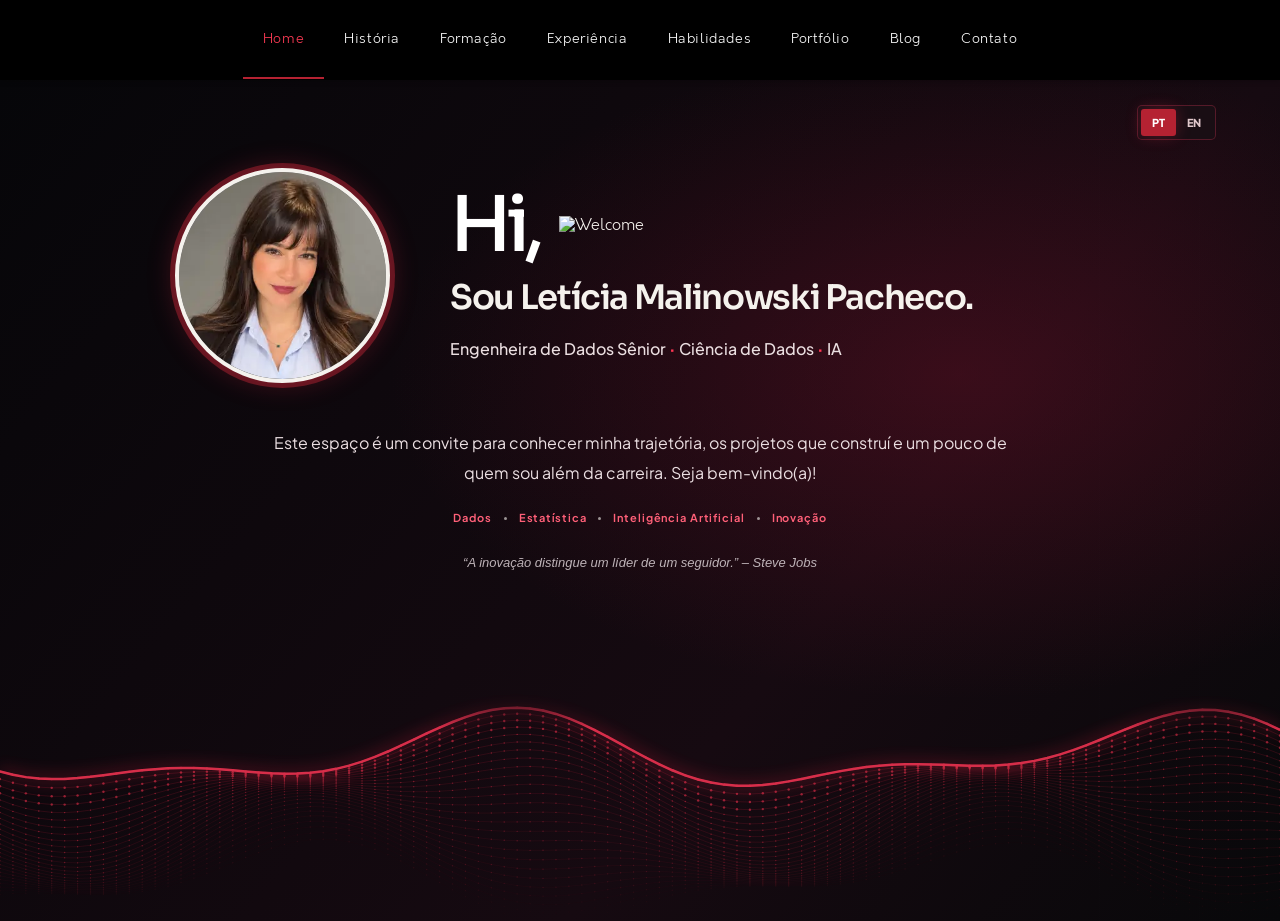
==== commit aad81bd2: "Refina Home com saudação original, foto circular e apresentação leve" ====
--- a/index.html
+++ b/index.html
@@ -54,29 +54,30 @@
 [base64] -->
         
 <section id="inicio" role="tabpanel" class="content-section active-content" aria-label="Início">
-  <div class="section-inner home-akkaron">
+  <div class="section-inner home-akkaron home-refined">
     <div class="home-lang" role="group" aria-label="Idioma / Language">
       <button type="button" class="home-lang-btn active" data-home-lang="pt" aria-pressed="true">PT</button>
       <button type="button" class="home-lang-btn" data-home-lang="en" aria-pressed="false">EN</button>
     </div>
-    <div class="home-akkaron-grid">
-      <div class="home-copy">
-        <div class="home-eyebrow" data-pt="ENGENHARIA DE DADOS · CIÊNCIA DE DADOS · IA" data-en="DATA ENGINEERING · DATA SCIENCE · AI">ENGENHARIA DE DADOS · CIÊNCIA DE DADOS · IA</div>
-        <p class="home-hello" data-pt="Olá, eu sou" data-en="Hello, I'm">Olá, eu sou</p>
-        <h1>Letícia <span>Malinowski Pacheco.</span></h1>
-        <p class="home-profession" data-pt="Engenheira de Dados Sênior" data-en="Senior Data Engineer">Engenheira de Dados Sênior</p>
-        <p class="home-slogan" data-pt="Engenharia de Dados. <strong>Inteligência Aplicada.</strong>" data-en="Data Engineering. <strong>Applied Intelligence.</strong>">Engenharia de Dados. <strong>Inteligência Aplicada.</strong></p>
-        <p class="home-pitch" data-pt="Conecto arquitetura, governança e inteligência artificial para transformar dados complexos em soluções confiáveis e escaláveis." data-en="I combine architecture, governance, and artificial intelligence to turn complex data into reliable, scalable solutions.">Conecto arquitetura, governança e inteligência artificial para transformar dados complexos em soluções confiáveis e escaláveis.</p>
-        <div class="home-actions">
-          <a class="home-button home-button-primary" href="#portfolio" data-open-tab="portfolio"><span data-pt="Ver projetos" data-en="View projects">Ver projetos</span><span aria-hidden="true">↗</span></a>
-          <a class="home-button home-button-secondary" href="#trajetoria" data-open-tab="trajetoria"><span data-pt="Minha experiência" data-en="My experience">Minha experiência</span><span aria-hidden="true">→</span></a>
+    <div class="home-intro-grid">
+      <div class="home-photo-column">
+        <div class="home-photo-circle">
+          <img class="home-avatar" src="images/foto-profissional-2026.webp" alt="Foto profissional de Letícia Malinowski Pacheco" width="320" height="320" fetchpriority="high">
         </div>
       </div>
-      <div class="home-portrait-wrap">
-        <div class="home-portrait-halo">
-          <img src="images/foto-profissional-2026.webp" class="home-portrait" alt="Retrato profissional de Letícia Malinowski Pacheco" width="320" height="320" fetchpriority="high">
+      <div class="home-text-column">
+        <div class="home-greeting">
+          <span class="home-hi">Hi,</span>
+          <img src="images/welcome.gif" alt="Welcome" class="home-welcome-gif" width="210" loading="lazy">
         </div>
+        <h1 data-pt="Sou Letícia Malinowski Pacheco." data-en="I'm Letícia Malinowski Pacheco.">Sou Letícia Malinowski Pacheco.</h1>
+        <p class="home-role-line" data-pt="Engenheira de Dados Sênior <span>·</span> Ciência de Dados <span>·</span> IA" data-en="Senior Data Engineer <span>·</span> Data Science <span>·</span> AI">Engenheira de Dados Sênior <span>·</span> Ciência de Dados <span>·</span> IA</p>
       </div>
+    </div>
+    <div class="home-personal-message">
+      <p data-pt="Este espaço é um convite para conhecer minha trajetória, os projetos que construí e um pouco de quem sou além da carreira. Seja bem-vindo(a)!" data-en="This space is an invitation to explore my journey, the projects I've built, and a little about who I am beyond my career. Welcome!">Este espaço é um convite para conhecer minha trajetória, os projetos que construí e um pouco de quem sou além da carreira. Seja bem-vindo(a)!</p>
+      <div class="home-topics"><span data-pt="Dados" data-en="Data">Dados</span><i></i><span data-pt="Estatística" data-en="Statistics">Estatística</span><i></i><span data-pt="Inteligência Artificial" data-en="Artificial Intelligence">Inteligência Artificial</span><i></i><span data-pt="Inovação" data-en="Innovation">Inovação</span></div>
+      <p class="home-daily-quote" id="frase-do-dia" aria-live="off">Carregando frase...</p>
     </div>
     <canvas class="home-data-wave" id="homeDataWave" aria-hidden="true"></canvas>
   </div>
--- a/css/styles.css
+++ b/css/styles.css
@@ -1303,3 +1303,42 @@
 #inicio .home-portrait-wrap{padding-bottom:110px}
 }
 @media(prefers-reduced-motion:reduce){#inicio .home-button{transition:none}}
+
+
+/* HOME 2.1: recupera a saudação e o clima acolhedor do portfólio original */
+#inicio .section-inner.home-refined{padding:66px max(5%,calc((100vw - 1100px)/2)) 165px;min-height:610px}
+#inicio .home-intro-grid{position:relative;z-index:3;display:grid;grid-template-columns:235px minmax(0,1fr);gap:50px;align-items:center;max-width:950px;margin:22px auto 0}
+#inicio .home-photo-column{display:flex;justify-content:center;align-items:center}
+#inicio .home-photo-circle{width:215px;height:215px;min-width:215px;min-height:215px;max-width:215px;max-height:215px;flex:0 0 215px;aspect-ratio:1/1;box-sizing:border-box;border-radius:50%;overflow:hidden;border:4px solid #f5f2ed;box-shadow:0 0 0 5px #b522327a,0 0 28px #c6233c55;background:#777}
+#inicio img.home-avatar{display:block;width:100%;height:100%;min-width:100%;min-height:100%;max-width:100%;max-height:100%;aspect-ratio:1/1;object-fit:cover;object-position:50% 38%;border:0;border-radius:50%;box-shadow:none;margin:0}
+#inicio .home-text-column{min-width:0}
+#inicio .home-greeting{display:flex;align-items:center;gap:20px;margin-bottom:11px}
+#inicio .home-hi{font:500 clamp(52px,6vw,84px)/1 Sora,Arial,sans-serif;letter-spacing:-.075em;color:#fff}
+#inicio .home-welcome-gif{display:block;width:clamp(130px,18vw,205px);max-width:205px;height:auto;object-fit:contain}
+#inicio .home-text-column h1{font:600 clamp(22px,2.65vw,35px)/1.35 Sora,Arial,sans-serif;letter-spacing:-.04em;color:#f5f2ed;text-shadow:none;margin:0 0 15px}
+#inicio .home-role-line{font:500 clamp(12px,1.35vw,16px)/1.8 'Plus Jakarta Sans',sans-serif;color:#ebdfe1;margin:0}
+#inicio .home-role-line span{color:#ff3653;font-weight:800}
+#inicio .home-personal-message{position:relative;z-index:3;max-width:860px;margin:45px auto 0;text-align:center}
+#inicio .home-personal-message>p:first-child{color:#ebdfe2;font:400 clamp(13px,1.3vw,16px)/1.9 'Plus Jakarta Sans',sans-serif;text-align:center;max-width:760px;margin:0 auto 21px}
+#inicio .home-topics{display:flex;align-items:center;justify-content:center;gap:12px;flex-wrap:wrap;color:#ff6078;font:650 11px/1.5 'Plus Jakarta Sans',sans-serif;letter-spacing:.08em}
+#inicio .home-topics i{display:block;width:3px;height:3px;border-radius:50%;background:#f5f2ed99}
+#inicio .home-daily-quote{font:italic 400 13px/1.8 'Plus Jakarta Sans',sans-serif;color:#bdb2b7;max-width:690px;margin:25px auto 0;text-align:center}
+#inicio .home-data-wave{opacity:.83}
+@media(max-width:800px){
+#inicio .section-inner.home-refined{padding:65px 6% 140px}
+#inicio .home-intro-grid{grid-template-columns:1fr;gap:25px;margin-top:20px;text-align:center}
+#inicio .home-photo-circle{width:180px;height:180px;min-width:180px;min-height:180px;max-width:180px;max-height:180px;flex-basis:180px}
+#inicio .home-greeting{justify-content:center}
+#inicio .home-personal-message{margin-top:32px}
+}
+@media(max-width:460px){
+#inicio .section-inner.home-refined{padding-top:65px;padding-bottom:125px}
+#inicio .home-photo-circle{width:158px;height:158px;min-width:158px;min-height:158px;max-width:158px;max-height:158px;flex-basis:158px}
+#inicio .home-greeting{gap:10px}
+#inicio .home-hi{font-size:54px}
+#inicio .home-welcome-gif{width:140px}
+#inicio .home-text-column h1{font-size:23px}
+#inicio .home-personal-message>p:first-child{font-size:13px}
+#inicio .home-topics{gap:8px;font-size:10px;letter-spacing:0}
+#inicio .home-daily-quote{font-size:11px}
+}
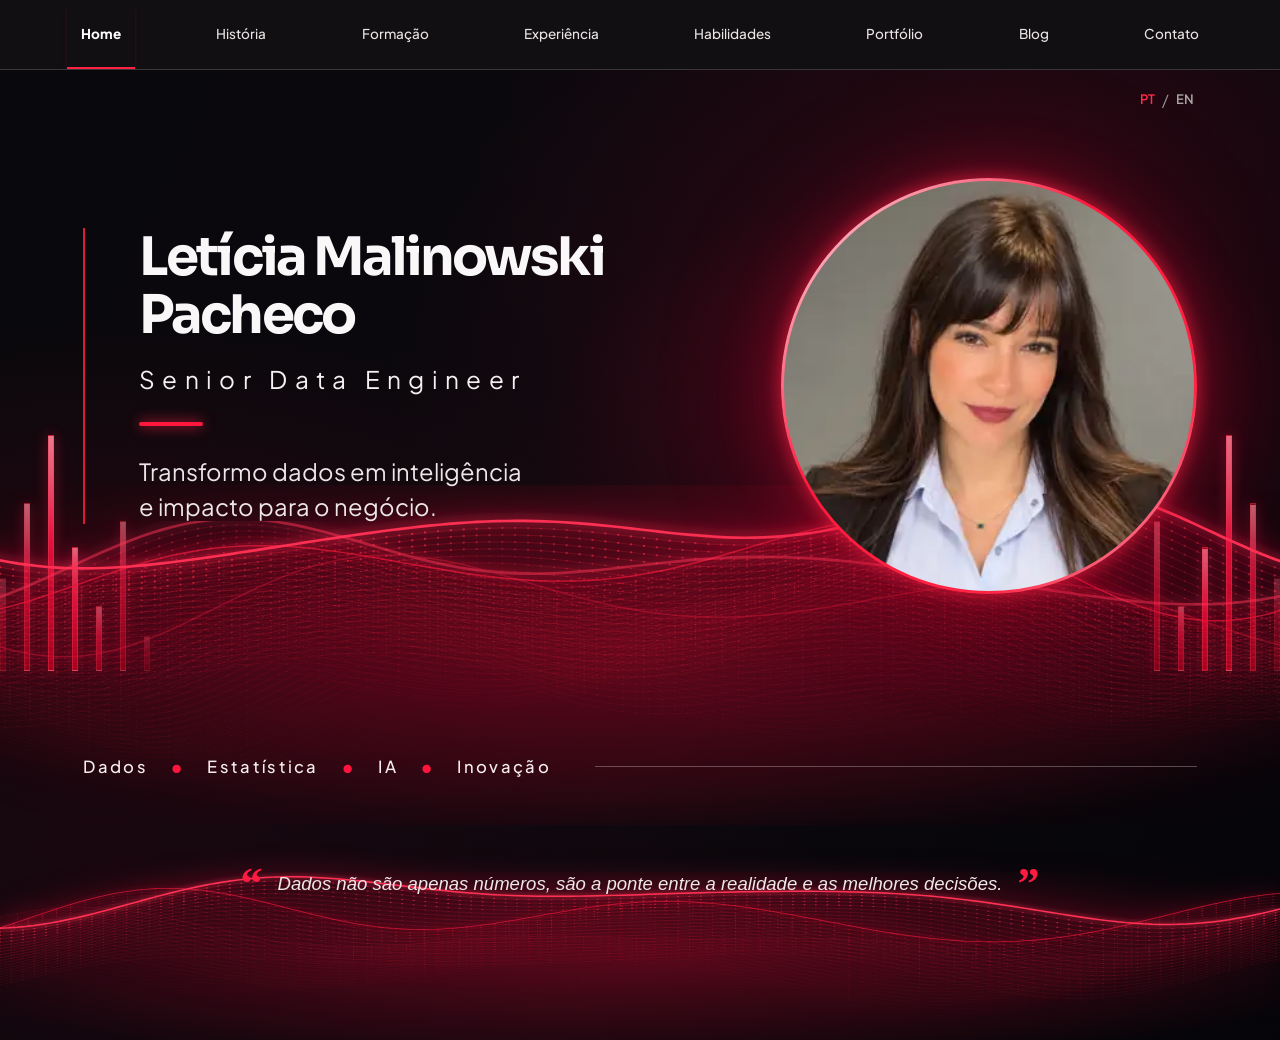
==== commit 107a4214: "Implementa Home aprovada com ondas em camadas e visual carmim" ====
--- a/index.html
+++ b/index.html
@@ -9,10 +9,11 @@
         
     <meta charset="UTF-8">
     <meta name="viewport" content="width=device-width, initial-scale=1.0">
-    <title>Letícia Malinowski Pacheco | Engenharia de Dados</title>
+    <title>Letícia Malinowski Pacheco | Senior Data Engineer</title>
     <meta name="description" content="Portfólio profissional de Letícia Malinowski Pacheco, Engenheira de Dados Sênior. Cloud, governança, dados e inteligência artificial.">
     <link rel="preconnect" href="https://fonts.googleapis.com"><link rel="preconnect" href="https://fonts.gstatic.com" crossorigin>
     <link rel="stylesheet" href="css/styles.css">
+    <link rel="stylesheet" href="css/home-approved.css">
     <link rel="stylesheet" href="https://cdnjs.cloudflare.com/ajax/libs/font-awesome/6.0.0-beta3/css/all.min.css">
           
         <!-- Google tag (gtag.js) -->
@@ -53,34 +54,35 @@
         SEÇÃO HOME
 [base64] -->
         
-<section id="inicio" role="tabpanel" class="content-section active-content" aria-label="Início">
-  <div class="section-inner home-akkaron home-refined">
-    <div class="home-lang" role="group" aria-label="Idioma / Language">
-      <button type="button" class="home-lang-btn active" data-home-lang="pt" aria-pressed="true">PT</button>
-      <button type="button" class="home-lang-btn" data-home-lang="en" aria-pressed="false">EN</button>
+<section id="inicio" role="tabpanel" class="content-section active-content" aria-label="Home">
+ <div class="home-final">
+  <div class="home-languages" role="group" aria-label="Idioma / Language">
+    <button type="button" data-home-lang="pt" class="home-lang-btn active" aria-pressed="true">PT</button><span>/</span><button type="button" data-home-lang="en" class="home-lang-btn" aria-pressed="false">EN</button>
+  </div>
+  <div class="home-ambient" aria-hidden="true"></div>
+  <div class="home-side-bars left-bars" aria-hidden="true"><i></i><i></i><i></i><i></i><i></i><i></i><i></i></div>
+  <div class="home-side-bars right-bars" aria-hidden="true"><i></i><i></i><i></i><i></i><i></i><i></i></div>
+  <div class="home-upper container-home">
+    <div class="home-identity">
+      <h1>Letícia Malinowski<br>Pacheco</h1>
+      <div class="home-designation">Senior Data Engineer</div>
+      <span class="home-red-stroke" aria-hidden="true"></span>
+      <p data-pt="Transformo dados em inteligência<br>e impacto para o negócio." data-en="I turn data into intelligence<br>and business impact.">Transformo dados em inteligência<br>e impacto para o negócio.</p>
     </div>
-    <div class="home-intro-grid">
-      <div class="home-photo-column">
-        <div class="home-photo-circle">
-          <img class="home-avatar" src="images/foto-profissional-2026.webp" alt="Foto profissional de Letícia Malinowski Pacheco" width="320" height="320" fetchpriority="high">
-        </div>
-      </div>
-      <div class="home-text-column">
-        <div class="home-greeting">
-          <span class="home-hi">Hi,</span>
-          <img src="images/welcome.gif" alt="Welcome" class="home-welcome-gif" width="210" loading="lazy">
-        </div>
-        <h1 data-pt="Sou Letícia Malinowski Pacheco." data-en="I'm Letícia Malinowski Pacheco.">Sou Letícia Malinowski Pacheco.</h1>
-        <p class="home-role-line" data-pt="Engenheira de Dados Sênior <span>·</span> Ciência de Dados <span>·</span> IA" data-en="Senior Data Engineer <span>·</span> Data Science <span>·</span> AI">Engenheira de Dados Sênior <span>·</span> Ciência de Dados <span>·</span> IA</p>
-      </div>
+    <div class="home-person">
+       <div class="home-person-ring"><img src="images/foto-profissional-2026.webp" alt="Retrato profissional de Letícia Malinowski Pacheco" width="320" height="320" fetchpriority="high"></div>
     </div>
-    <div class="home-personal-message">
-      <p data-pt="Este espaço é um convite para conhecer minha trajetória, os projetos que construí e um pouco de quem sou além da carreira. Seja bem-vindo(a)!" data-en="This space is an invitation to explore my journey, the projects I've built, and a little about who I am beyond my career. Welcome!">Este espaço é um convite para conhecer minha trajetória, os projetos que construí e um pouco de quem sou além da carreira. Seja bem-vindo(a)!</p>
-      <div class="home-topics"><span data-pt="Dados" data-en="Data">Dados</span><i></i><span data-pt="Estatística" data-en="Statistics">Estatística</span><i></i><span data-pt="Inteligência Artificial" data-en="Artificial Intelligence">Inteligência Artificial</span><i></i><span data-pt="Inovação" data-en="Innovation">Inovação</span></div>
-      <p class="home-daily-quote" id="frase-do-dia" aria-live="off">Carregando frase...</p>
-    </div>
-    <canvas class="home-data-wave" id="homeDataWave" aria-hidden="true"></canvas>
   </div>
+  <div class="home-visuals" aria-hidden="true">
+    <img class="wave-first" src="images/home-wave-primary.svg" alt="">
+    <img class="wave-second" src="images/home-wave-primary.svg" alt="">
+  </div>
+  <div class="home-lower container-home">
+     <div class="home-keywords"><span data-pt="Dados" data-en="Data">Dados</span><b>•</b><span data-pt="Estatística" data-en="Statistics">Estatística</span><b>•</b><span>IA</span><b>•</b><span data-pt="Inovação" data-en="Innovation">Inovação</span><i></i></div>
+     <blockquote class="home-quote"><span class="quote-symbol" aria-hidden="true">“</span><span data-pt="Dados não são apenas números, são a ponte entre a realidade e as melhores decisões." data-en="Data is more than numbers; it bridges reality and better decisions.">Dados não são apenas números, são a ponte entre a realidade e as melhores decisões.</span><span class="quote-symbol" aria-hidden="true">”</span></blockquote>
+  </div>
+  <img class="home-wave-bottom" src="images/home-wave-footer.svg" alt="" aria-hidden="true">
+ </div>
 </section>
         
 <!-- [base64]
@@ -790,5 +792,6 @@
         
     </main>
     <script src="js/script.js"></script>
+    <script src="js/home-approved.js"></script>
 </body>
 </html>
--- a/css/home-approved.css
+++ b/css/home-approved.css
@@ -0,0 +1,75 @@
+/* HOME APROVADA — identidade pessoal; sem marca corporativa. */
+:root{--home-red:#ff173d;--home-ivory:#f5f2ed}
+.tab-nav{background:rgba(10,8,11,.97)!important;box-shadow:none!important;border-bottom:1px solid #ffffff29}
+.tab-nav ul{justify-content:space-evenly;max-width:1400px;margin:auto}
+.tab-nav ul li a{font-family:'Plus Jakarta Sans',Arial,sans-serif!important;font-size:clamp(10px,1.06vw,15px)!important;padding:25px clamp(9px,1.1vw,22px)!important;color:#eae4e4!important;letter-spacing:0!important;border-bottom:2px solid transparent!important;font-weight:500!important}
+.tab-nav ul li a.active-tab{color:white!important;font-weight:750!important;border-bottom-color:#ff2144!important;box-shadow:0 4px 7px -5px #ff2c50}
+.tab-nav ul li a:hover{color:#ff4260!important}
+#inicio.content-section{padding:0!important;background:#070509!important}
+#inicio .home-final{font-family:'Plus Jakarta Sans',Arial,sans-serif;position:relative;isolation:isolate;width:100%;max-width:none;min-height:970px;overflow:hidden;background:radial-gradient(ellipse at 72% 30%,#5a071f55,transparent 41%),radial-gradient(ellipse at 8% 80%,#54001933,transparent 44%),linear-gradient(115deg,#09080c,#0b080d 55%,#050509);color:#fff;}
+#inicio .home-final:before{content:"";position:absolute;inset:0;background:radial-gradient(ellipse at 84% 8%,#8a092528,transparent 40%);pointer-events:none;z-index:-1}
+#inicio .home-final *{box-sizing:border-box}
+#inicio .container-home{max-width:1225px;width:87%;margin:0 auto}
+#inicio .home-languages{position:absolute;right:6.5%;top:16px;z-index:8;display:flex;align-items:center;gap:4px;color:#a6a0a4}
+#inicio .home-lang-btn{border:0!important;background:transparent!important;padding:5px 3px!important;font:600 13px 'Plus Jakarta Sans',Arial,sans-serif!important;color:#aaa5a3!important;cursor:pointer}
+#inicio .home-lang-btn.active{color:#ff2a4c!important;box-shadow:none!important}
+#inicio .home-ambient{pointer-events:none;position:absolute;inset:0;background:radial-gradient(ellipse at 73% 38%,#e3003333,transparent 30%),radial-gradient(ellipse at 10% 50%,#7f001a22,transparent 35%);z-index:0}
+#inicio .home-upper{display:grid;grid-template-columns:minmax(0,1.35fr) minmax(290px,.86fr);column-gap:4%;align-items:center;min-height:570px;padding-top:42px;position:relative;z-index:3}
+#inicio .home-identity{padding-left:54px;border-left:2px solid #df1939;max-width:680px;}
+#inicio .home-identity h1{font-family:Sora,'Plus Jakarta Sans',sans-serif!important;font-weight:700;font-size:clamp(40px,4.15vw,67px)!important;line-height:1.1;letter-spacing:-.055em;color:#f9f7f8;text-shadow:none;margin:0 0 16px}
+#inicio .home-designation{font:400 clamp(16px,1.9vw,27px)/1.5 'Plus Jakarta Sans',Arial,sans-serif;letter-spacing:.3em;color:#f5f1f3}
+#inicio .home-red-stroke{display:block;width:64px;height:4px;background:var(--home-red);border-radius:2px;box-shadow:0 0 13px #ff244a;margin:25px 0 28px}
+#inicio .home-identity p{font:400 clamp(18px,1.85vw,27px)/1.48 'Plus Jakarta Sans',Arial,sans-serif;color:#ede6e8;max-width:560px;margin:0;text-align:left}
+#inicio .home-person{display:flex;justify-content:center;align-items:center;padding:30px 0 10px}
+#inicio .home-person-ring{display:block!important;width:min(100%,440px)!important;height:auto!important;aspect-ratio:1/1!important;flex:0 0 auto!important;border-radius:50%!important;padding:3px!important;background:linear-gradient(135deg,#fff0f4,#ff193c 40%,#ff2544 75%,#f9b6c6)!important;box-shadow:0 0 18px #ff2147aa,0 0 65px #ff123854,0 0 125px #9c072e4d!important;overflow:hidden!important;box-sizing:border-box!important}
+#inicio .home-person-ring img{display:block;width:100%!important;height:100%!important;aspect-ratio:1/1!important;object-fit:cover!important;object-position:center 35%;border-radius:50%!important;border:0!important;box-shadow:none!important;margin:0!important;max-width:none!important;max-height:none!important}
+#inicio .home-side-bars{position:absolute;pointer-events:none;z-index:1;display:flex;gap:18px;align-items:flex-end;bottom:38%;height:270px;opacity:.92}
+#inicio .home-side-bars.left-bars{left:0}
+#inicio .home-side-bars.right-bars{right:0;transform:scaleX(-1)}
+#inicio .home-side-bars i{display:block;width:6px;background:linear-gradient(to top,#aa0018,#fd1745 55%,#ff8398);border:1px solid #ff486276;box-shadow:0 0 14px #fa234d7b}
+#inicio .home-side-bars i:nth-child(1){height:93px;opacity:.35}#inicio .home-side-bars i:nth-child(2){height:168px;opacity:.8}#inicio .home-side-bars i:nth-child(3){height:236px}#inicio .home-side-bars i:nth-child(4){height:124px}#inicio .home-side-bars i:nth-child(5){height:65px;opacity:.75}#inicio .home-side-bars i:nth-child(6){height:150px;opacity:.65}#inicio .home-side-bars i:nth-child(7){height:35px;opacity:.32}
+#inicio .home-visuals{position:absolute;z-index:2;left:0;top:415px;width:100%;height:340px;pointer-events:none;overflow:hidden}
+#inicio .home-visuals .wave-first{position:absolute;width:112%;height:100%;max-width:none;left:-6%;top:0;object-fit:fill;filter:drop-shadow(0 0 13px #c4072f)}
+#inicio .home-visuals .wave-second{position:absolute;width:112%;height:100%;max-width:none;left:-6%;top:36px;object-fit:fill;opacity:.55;transform:scaleX(-1);filter:blur(.6px)}
+#inicio .home-lower{position:relative;z-index:4;margin-top:114px}
+#inicio .home-keywords{display:flex;gap:22px;align-items:center;white-space:nowrap;font:500 clamp(13px,1.3vw,20px) 'Plus Jakarta Sans',Arial,sans-serif;letter-spacing:.14em;color:#f5eded}
+#inicio .home-keywords b{color:#ff153e;font-size:19px;font-weight:800}
+#inicio .home-keywords i{flex:1;border-top:1px solid #baadb06b;margin-left:22px}
+#inicio .home-quote{display:flex;align-items:center;justify-content:center;gap:15px;margin:84px auto 0;max-width:1160px;text-align:center;color:#f0e7e8;font:italic 400 clamp(14px,1.45vw,22px)/1.7 'Plus Jakarta Sans',Arial,sans-serif}
+#inicio .home-quote .quote-symbol{font:700 44px Georgia,serif;line-height:1;color:#ff1a42}
+#inicio .home-wave-bottom{position:absolute;width:100%;height:190px;bottom:-22px;left:0;z-index:2;pointer-events:none;object-fit:fill;max-width:none;filter:drop-shadow(0 -3px 12px #bc0c30)}
+@media(max-width:1000px){#inicio .home-identity{padding-left:24px}#inicio .home-upper{grid-template-columns:minmax(0,1.2fr) minmax(255px,.8fr)}#inicio .home-upper{min-height:520px}#inicio .home-lower{margin-top:88px}#inicio .home-keywords{gap:12px;letter-spacing:.07em}}
+@media(max-width:800px){
+.tab-nav ul{justify-content:flex-start}
+#inicio .home-final{min-height:990px}
+#inicio .home-upper{grid-template-columns:1fr;display:flex;flex-direction:column-reverse;justify-content:flex-end;gap:20px;padding-top:65px;min-height:auto}
+#inicio .home-person{padding:0}
+#inicio .home-person-ring{width:clamp(175px,38vw,280px)!important}
+#inicio .home-identity{width:100%;border-left:2px solid #ec2345;max-width:600px;padding-left:19px}
+#inicio .home-identity h1{font-size:clamp(31px,7vw,49px)!important}
+#inicio .home-designation{font-size:clamp(13px,3vw,19px);letter-spacing:.17em}
+#inicio .home-red-stroke{margin:18px 0}
+#inicio .home-identity p{font-size:clamp(15px,3.3vw,19px)}
+#inicio .home-visuals{top:490px;height:270px}
+#inicio .home-side-bars{bottom:35%;opacity:.45;gap:10px}
+#inicio .home-side-bars i{width:3px}
+#inicio .home-lower{margin-top:210px}
+#inicio .home-keywords{flex-wrap:wrap;gap:9px 12px;white-space:normal;font-size:13px}
+#inicio .home-keywords i{display:none}
+#inicio .home-quote{margin-top:45px;font-size:15px;gap:7px}
+#inicio .home-quote .quote-symbol{font-size:30px}
+#inicio .home-wave-bottom{height:140px}
+}
+@media(max-width:460px){
+#inicio .home-final{min-height:855px}
+#inicio .home-upper{padding-top:62px}
+#inicio .home-person-ring{width:190px!important}
+#inicio .home-identity h1{font-size:30px!important}
+#inicio .home-designation{font-size:12px;letter-spacing:.15em}
+#inicio .home-identity p{font-size:15px}
+#inicio .home-visuals{top:435px;height:210px}
+#inicio .home-lower{margin-top:195px}
+#inicio .home-quote{margin-top:42px;font-size:13px}
+#inicio .home-wave-bottom{height:112px}
+}
+@media(prefers-reduced-motion:reduce){#inicio *{animation:none!important}}
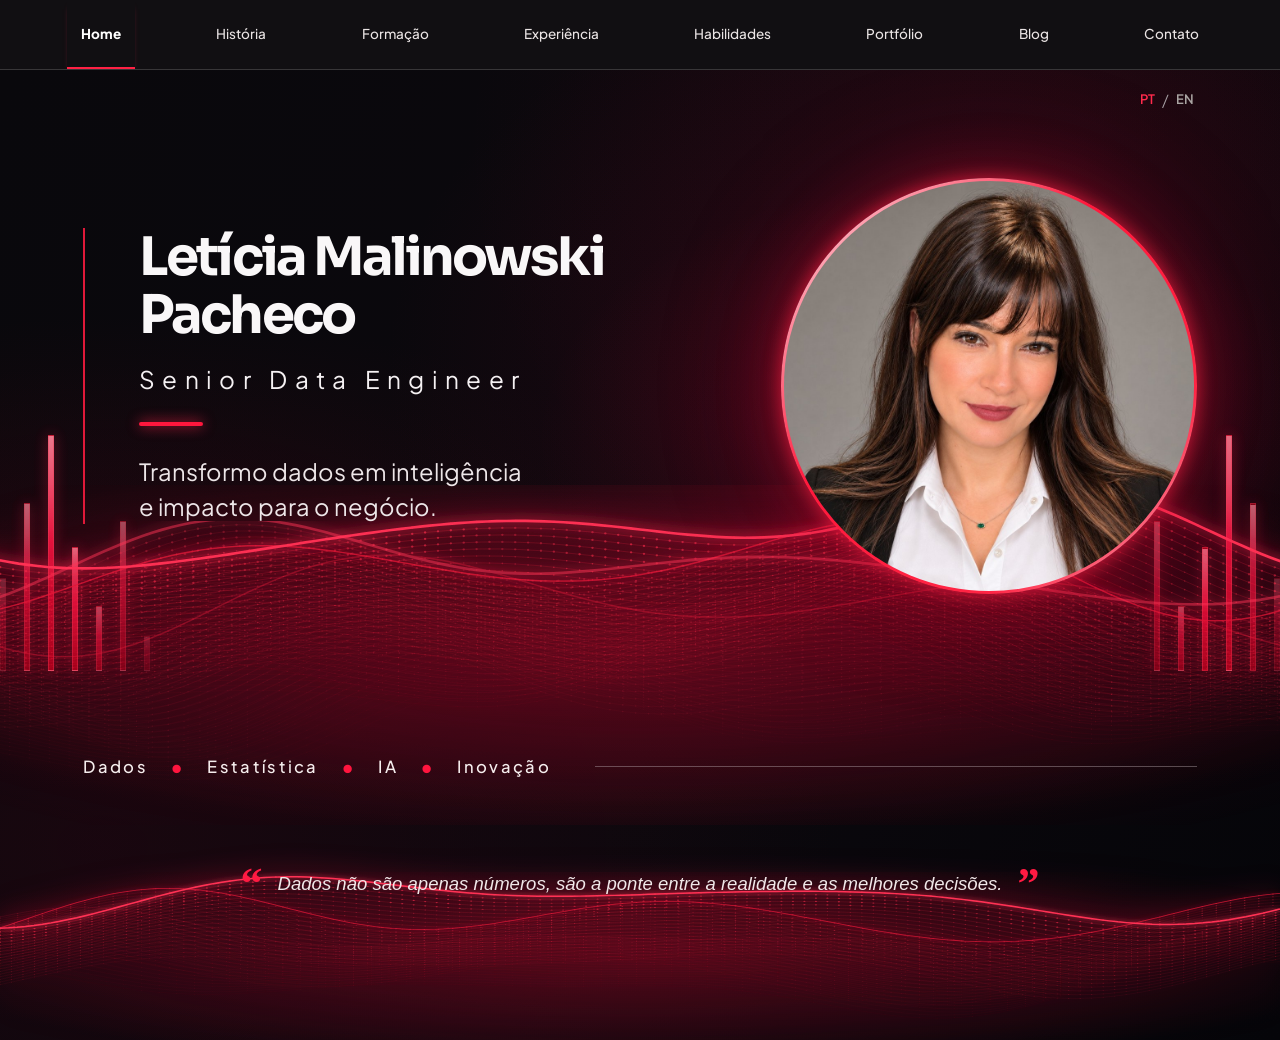
==== commit fad20049: "Atualiza foto de perfil da Home" ====
--- a/index.html
+++ b/index.html
@@ -1,3 +1,4 @@
+<!-- Portfólio pessoal | Página oficial: https://lpdata.github.io/ | Home aprovada 2026-11-04 -->
 <!-- [base64]
         ESTRUTURAÇÃO DO SITE
 [base64] -->
@@ -70,7 +71,7 @@
       <p data-pt="Transformo dados em inteligência<br>e impacto para o negócio." data-en="I turn data into intelligence<br>and business impact.">Transformo dados em inteligência<br>e impacto para o negócio.</p>
     </div>
     <div class="home-person">
-       <div class="home-person-ring"><img src="images/foto-profissional-2026.webp" alt="Retrato profissional de Letícia Malinowski Pacheco" width="320" height="320" fetchpriority="high"></div>
+       <div class="home-person-ring"><img src="images/foto-profissional-2026.jpg" alt="Retrato profissional de Letícia Malinowski Pacheco" width="320" height="320" fetchpriority="high"></div>
     </div>
   </div>
   <div class="home-visuals" aria-hidden="true">
